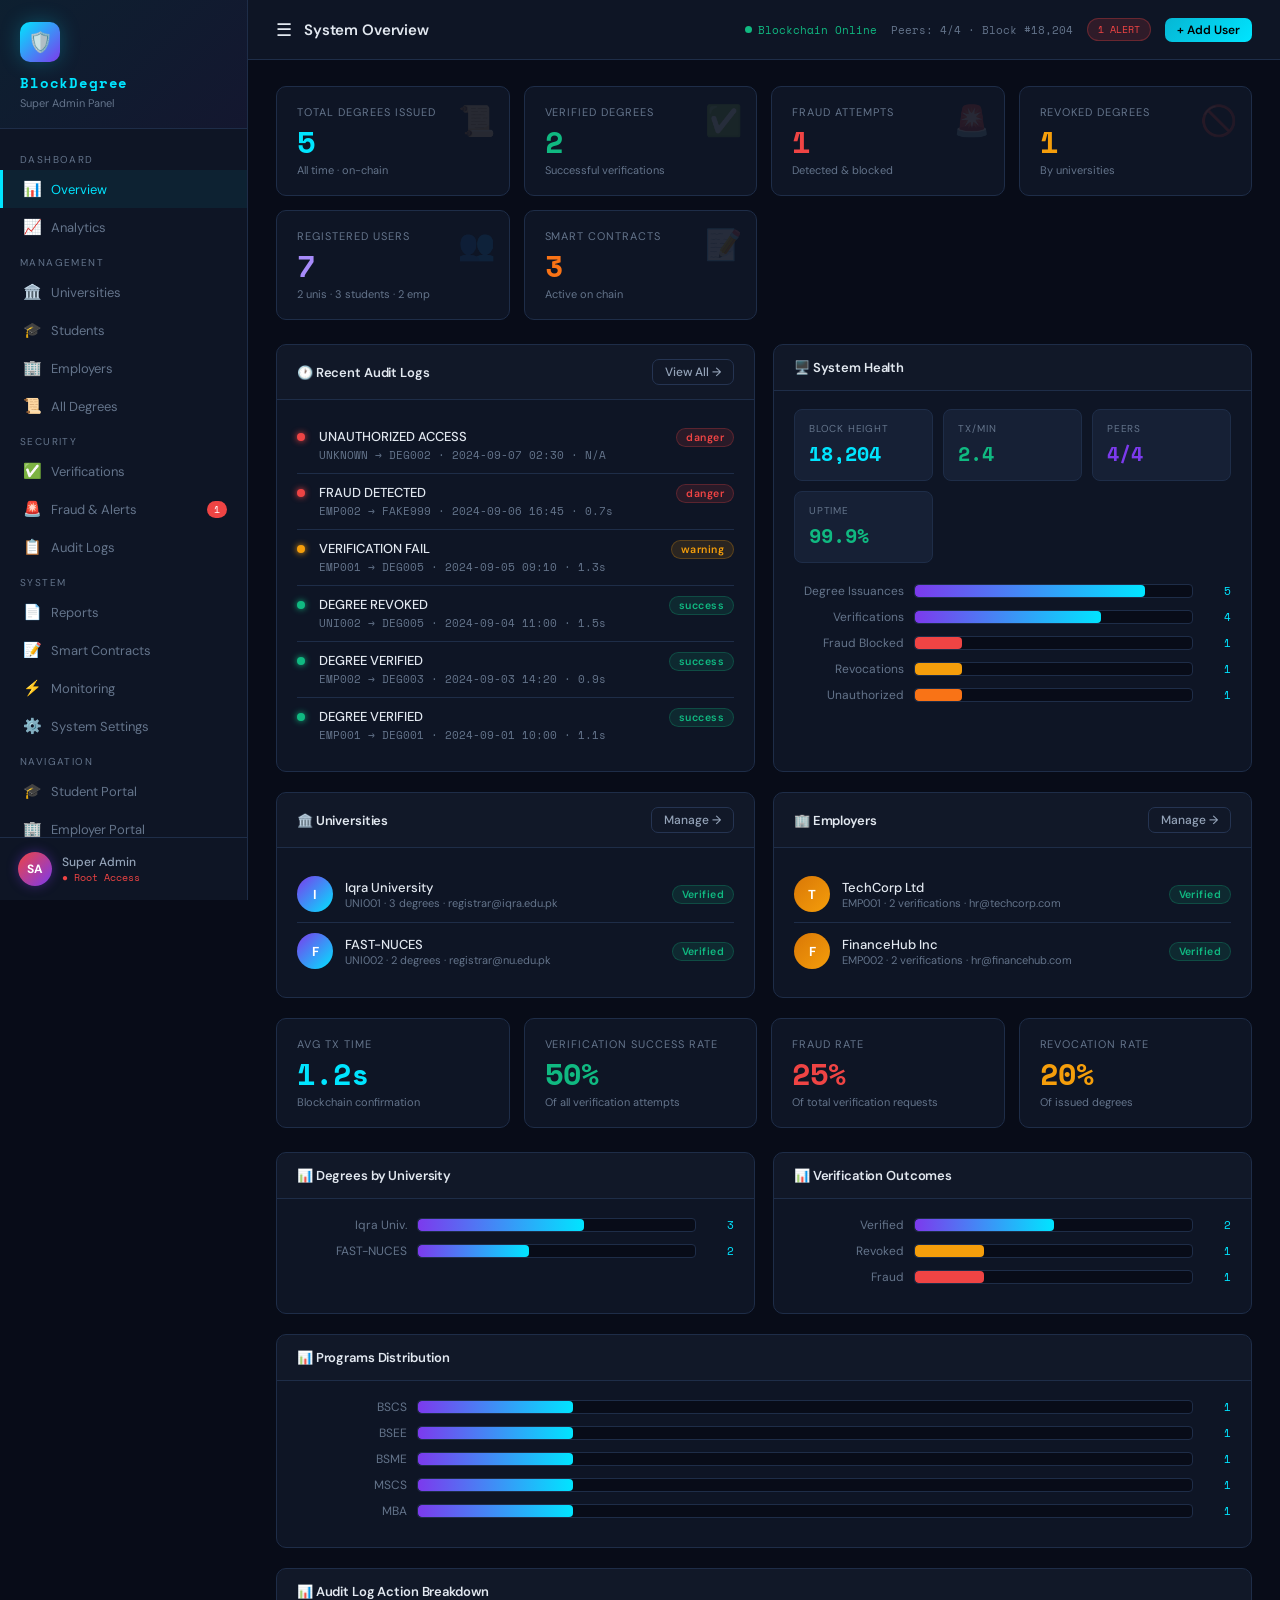
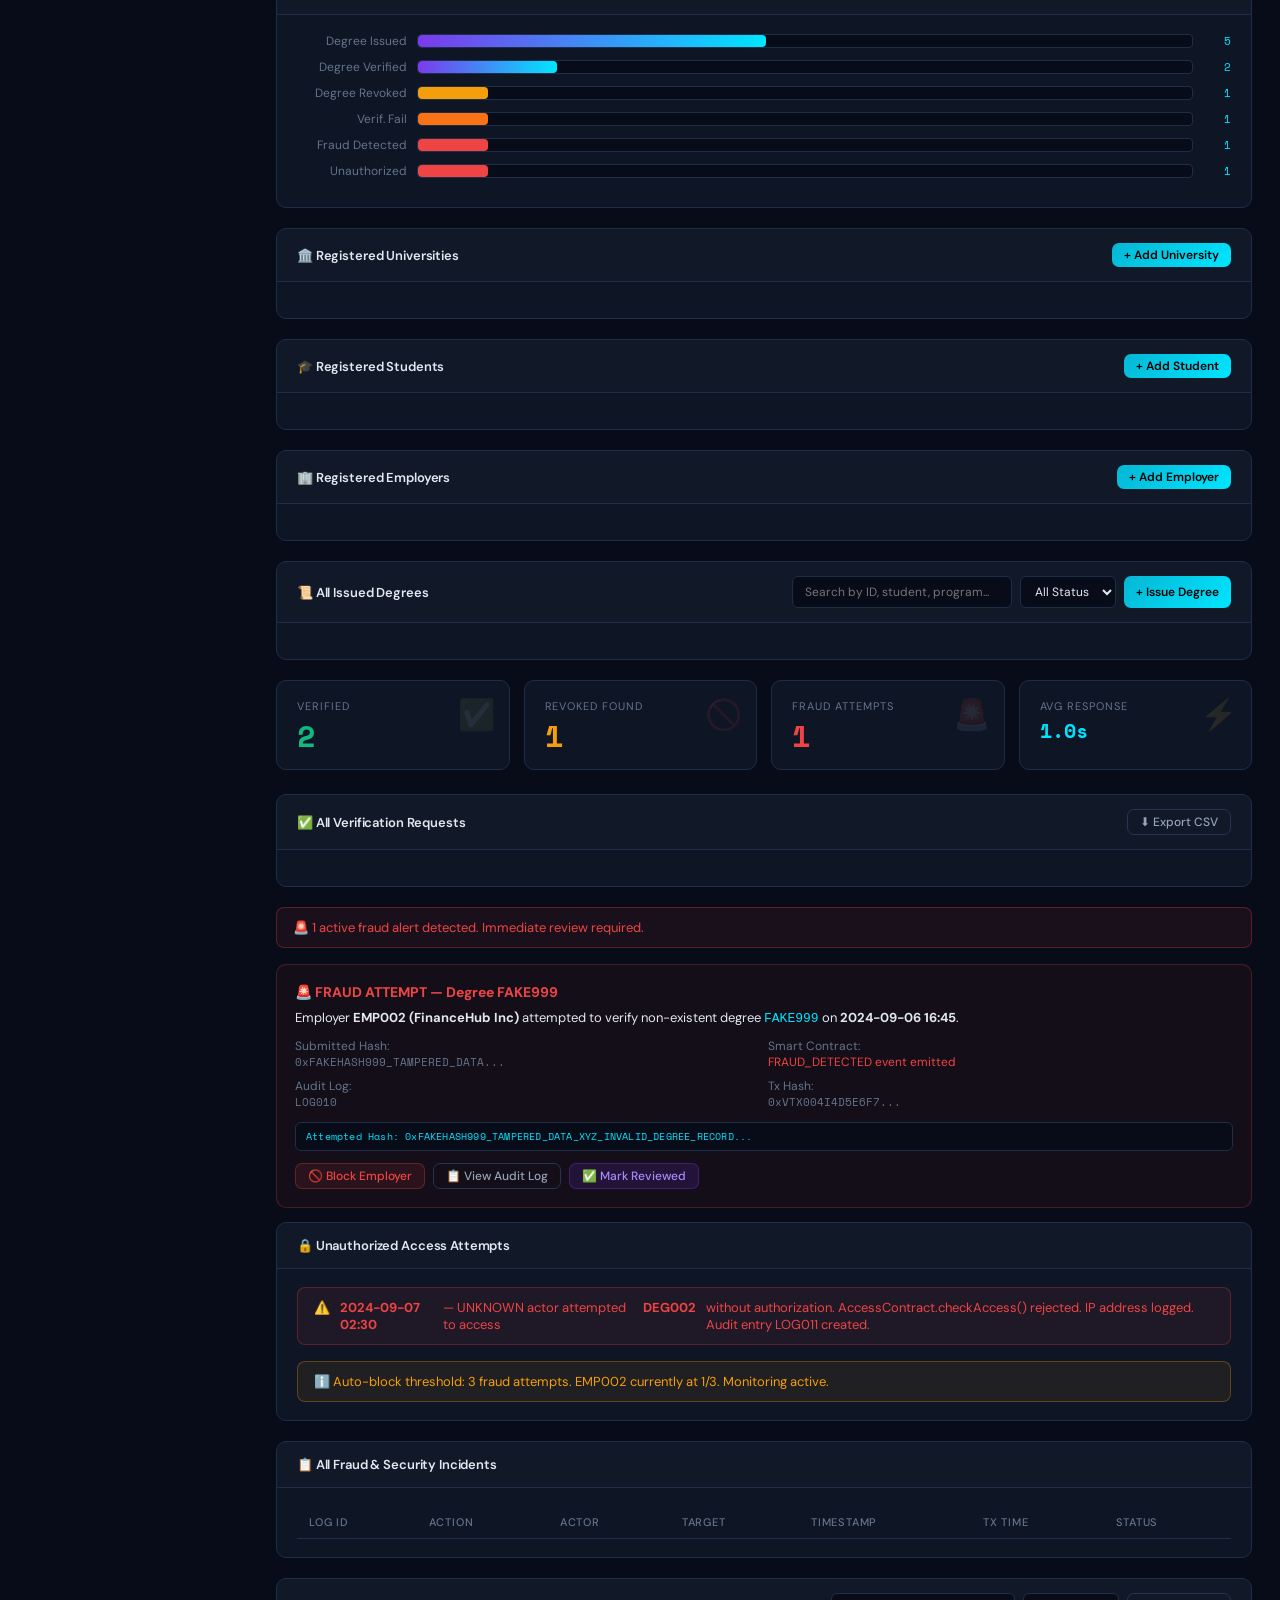
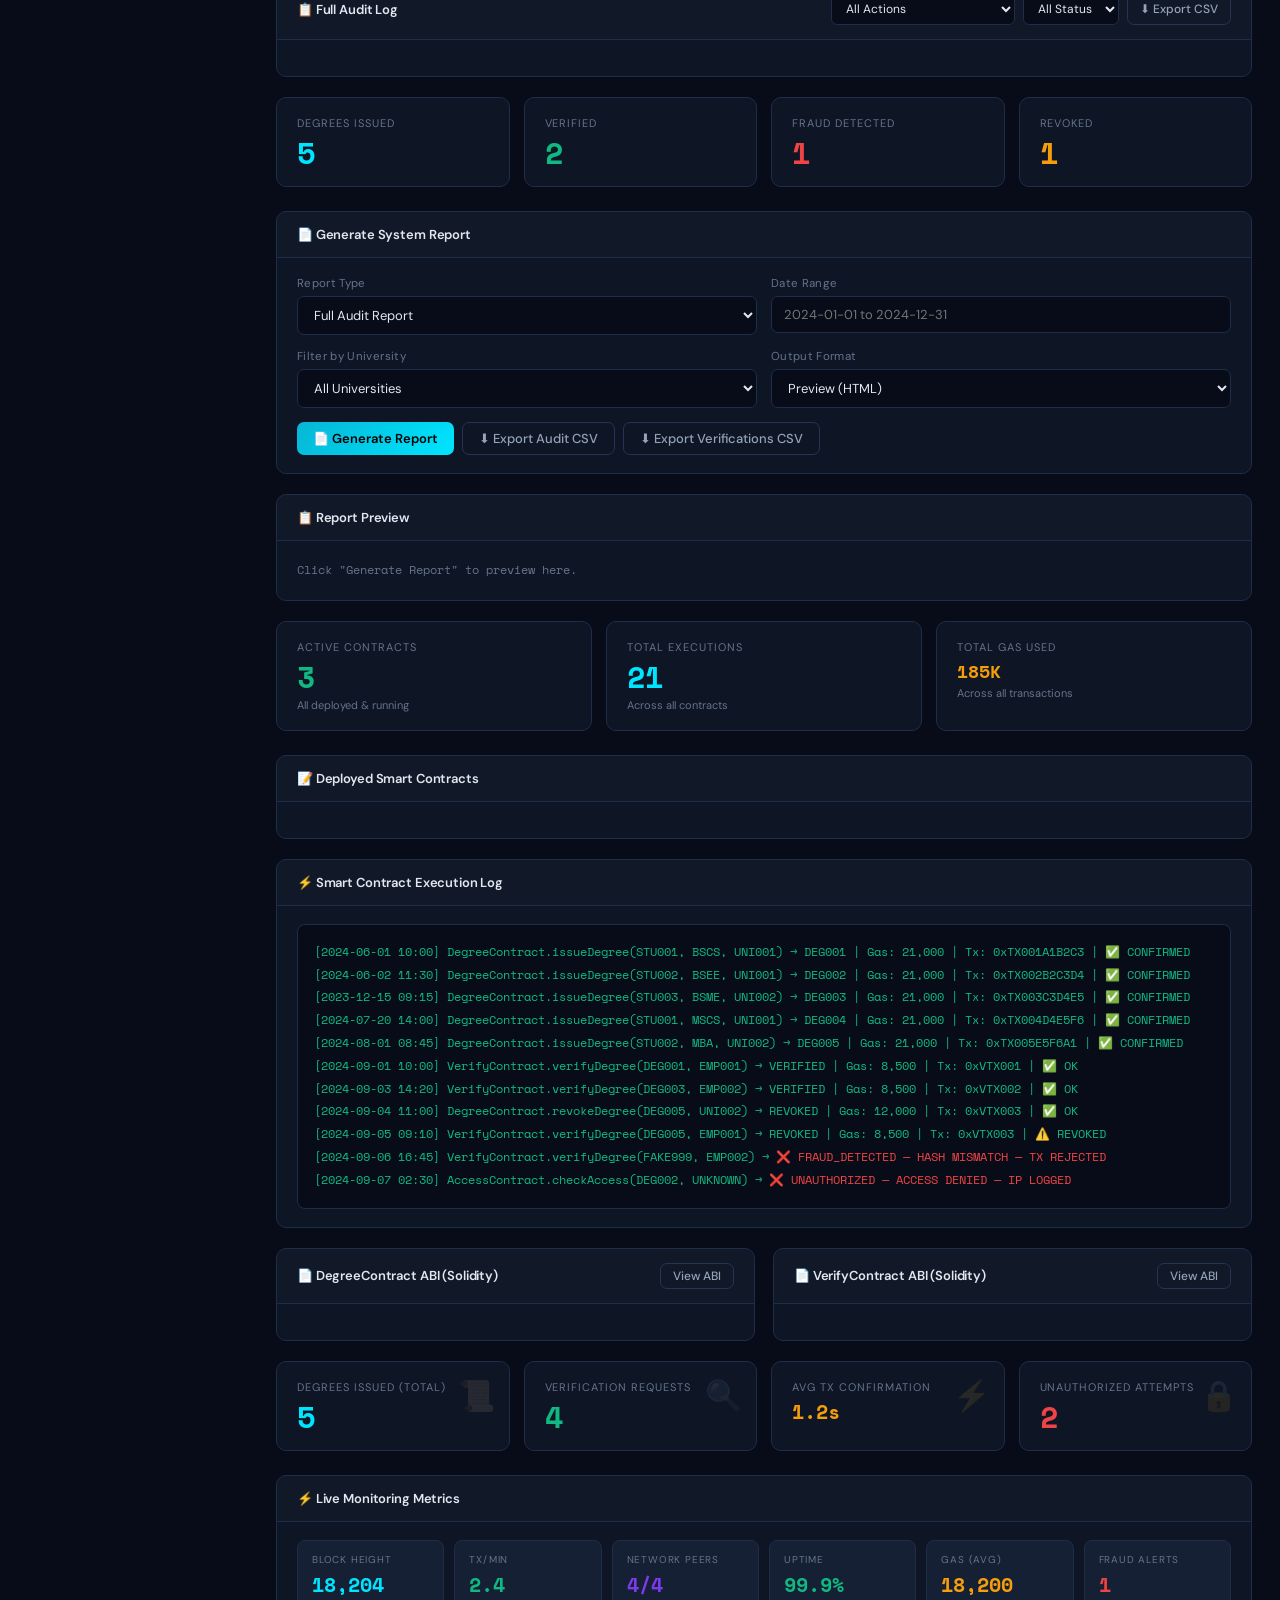
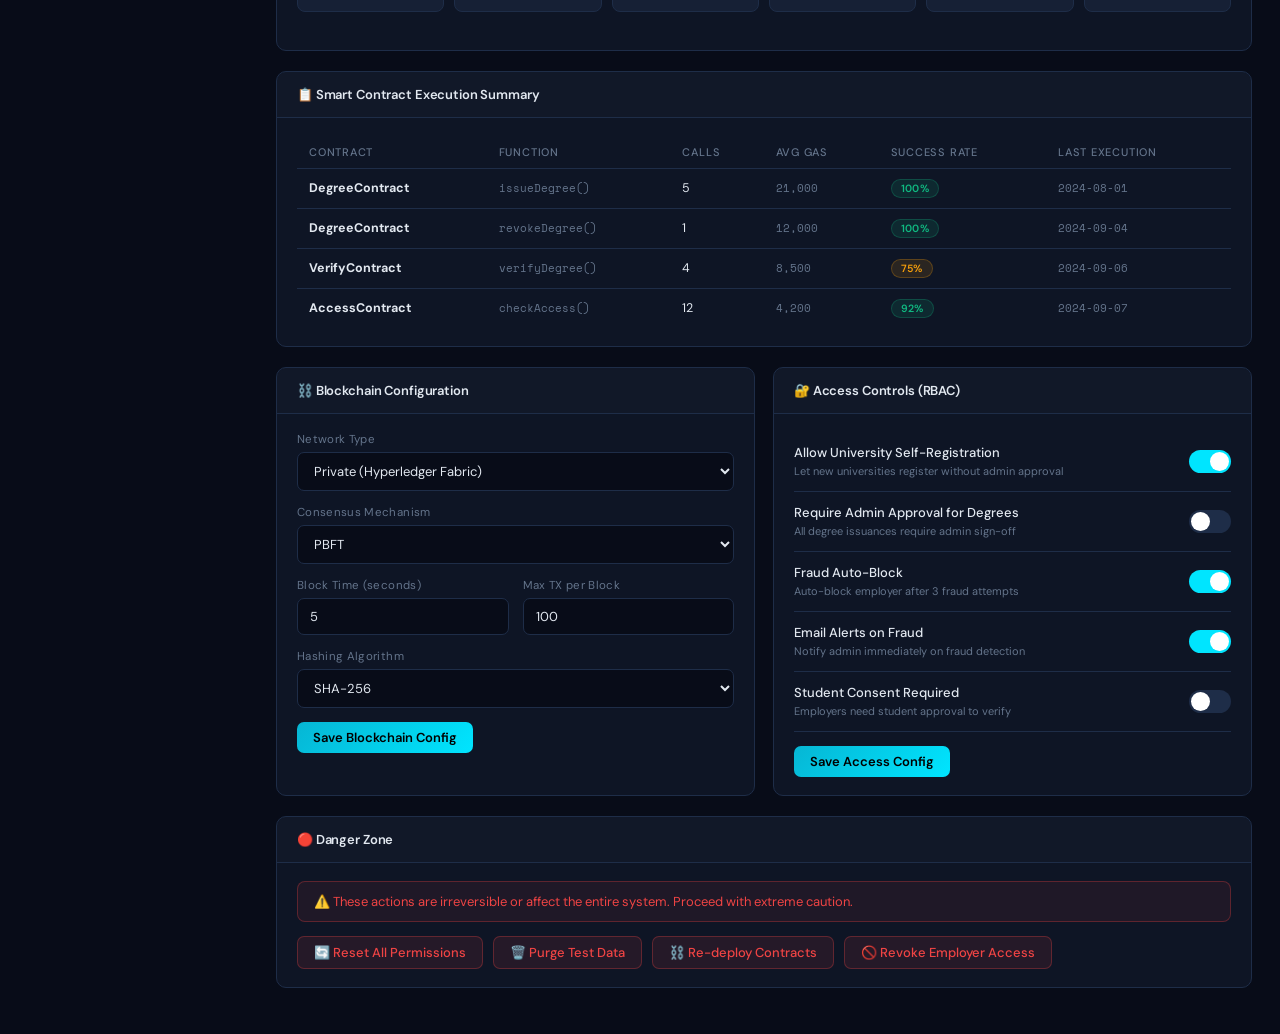
==== admin-dashboard.html @ 7809117b "Initial commit" ====
<!DOCTYPE html>
<html lang="en">
<head>
  <meta charset="UTF-8" />
  <meta name="viewport" content="width=device-width, initial-scale=1.0" />
  <title>Super Admin Dashboard — BlockDegree</title>
  <link rel="stylesheet" href="styles.css" />
  <style>
    .sc-log { font-family:var(--font-mono); font-size:12px; background:var(--bg); padding:16px; border-radius:8px; border:1px solid var(--border); color:var(--green); line-height:1.9; overflow-x:auto; }
    .report-box { font-family:var(--font-mono); font-size:12px; color:var(--text2); line-height:1.9; }
    .danger-zone { display:flex; gap:10px; flex-wrap:wrap; }
    .abi-box { background:var(--bg); border:1px solid var(--border); border-radius:8px; padding:16px; font-family:var(--font-mono); font-size:11px; color:var(--accent3); line-height:1.8; display:none; margin-top:12px; }
    .abi-box.show { display:block; }
  </style>
</head>
<body>
<div class="layout">

  <aside class="sidebar" id="sidebar">
    <div class="sidebar-logo">
      <div class="logo-icon">🛡️</div>
      <h2>BlockDegree</h2>
      <p>Super Admin Panel</p>
    </div>
    <nav class="sidebar-nav">
      <div class="nav-section-label">Dashboard</div>
      <a class="nav-item active" onclick="adminPage('dashboard',this)"><span class="icon">📊</span> Overview</a>
      <a class="nav-item" onclick="adminPage('analytics',this)"><span class="icon">📈</span> Analytics</a>

      <div class="nav-section-label">Management</div>
      <a class="nav-item" onclick="adminPage('universities',this)"><span class="icon">🏛️</span> Universities</a>
      <a class="nav-item" onclick="adminPage('students',this)"><span class="icon">🎓</span> Students</a>
      <a class="nav-item" onclick="adminPage('employers',this)"><span class="icon">🏢</span> Employers</a>
      <a class="nav-item" onclick="adminPage('degrees',this)"><span class="icon">📜</span> All Degrees</a>

      <div class="nav-section-label">Security</div>
      <a class="nav-item" onclick="adminPage('verifications',this)"><span class="icon">✅</span> Verifications</a>
      <a class="nav-item" onclick="adminPage('fraud',this)">
        <span class="icon">🚨</span> Fraud & Alerts
        <span class="nav-badge">1</span>
      </a>
      <a class="nav-item" onclick="adminPage('audit',this)"><span class="icon">📋</span> Audit Logs</a>

      <div class="nav-section-label">System</div>
      <a class="nav-item" onclick="adminPage('reports',this)"><span class="icon">📄</span> Reports</a>
      <a class="nav-item" onclick="adminPage('smart-contracts',this)"><span class="icon">📝</span> Smart Contracts</a>
      <a class="nav-item" onclick="adminPage('monitoring',this)"><span class="icon">⚡</span> Monitoring</a>
      <a class="nav-item" onclick="adminPage('settings',this)"><span class="icon">⚙️</span> System Settings</a>
      <div class="nav-section-label">Navigation</div>
      <a class="nav-item" href="user-dashboard.html"><span class="icon">🎓</span> Student Portal</a>
      <a class="nav-item" href="employer-dashboard.html"><span class="icon">🏢</span> Employer Portal</a>
      <a class="nav-item" href="index.html"><span class="icon">↩️</span> Home</a>
    </nav>
    <div class="sidebar-footer">
      <div class="avatar" style="background:linear-gradient(135deg,var(--red),var(--accent2))">SA</div>
      <div>
        <div class="footer-name">Super Admin</div>
        <div class="footer-role" style="color:var(--red)">● Root Access</div>
      </div>
    </div>
  </aside>

  <div class="main">
    <div class="topbar">
      <div style="display:flex;align-items:center;gap:12px">
        <button onclick="document.getElementById('sidebar').classList.toggle('open')" style="background:none;border:none;color:var(--text);font-size:18px;cursor:pointer">☰</button>
        <h1 id="admin-page-title">System Overview</h1>
      </div>
      <div class="topbar-right">
        <div class="chain-status"><div class="dot"></div> Blockchain Online</div>
        <span style="font-family:var(--font-mono);font-size:11px;color:var(--muted)">Peers: 4/4 · Block #18,204</span>
        <span class="topbar-badge">1 ALERT</span>
        <button class="btn btn-primary btn-sm" onclick="showAdminModal('addUserModal')">+ Add User</button>
      </div>
    </div>

    <div class="content">

      <!-- ══ OVERVIEW ══ -->
      <div class="admin-page active" id="ap-dashboard">
        <div class="stats-grid">
          <div class="stat-card blue"><div class="label">Total Degrees Issued</div><div class="value">5</div><div class="sub">All time · on-chain</div><div class="icon-bg">📜</div></div>
          <div class="stat-card green"><div class="label">Verified Degrees</div><div class="value">2</div><div class="sub">Successful verifications</div><div class="icon-bg">✅</div></div>
          <div class="stat-card red"><div class="label">Fraud Attempts</div><div class="value">1</div><div class="sub">Detected & blocked</div><div class="icon-bg">🚨</div></div>
          <div class="stat-card yellow"><div class="label">Revoked Degrees</div><div class="value">1</div><div class="sub">By universities</div><div class="icon-bg">🚫</div></div>
          <div class="stat-card purple"><div class="label">Registered Users</div><div class="value">7</div><div class="sub">2 unis · 3 students · 2 emp</div><div class="icon-bg">👥</div></div>
          <div class="stat-card orange"><div class="label">Smart Contracts</div><div class="value">3</div><div class="sub">Active on chain</div><div class="icon-bg">📝</div></div>
        </div>

        <div class="two-col">
          <div class="section">
            <div class="section-header"><h3>🕐 Recent Audit Logs</h3><button class="btn btn-outline btn-sm" onclick="adminPage('audit',null)">View All →</button></div>
            <div class="section-body" id="admin-recent-logs"></div>
          </div>
          <div class="section">
            <div class="section-header"><h3>🖥️ System Health</h3></div>
            <div class="section-body">
              <div class="metric-row">
                <div class="mini-stat"><div class="ml">Block Height</div><div class="mv" style="color:var(--accent)">18,204</div></div>
                <div class="mini-stat"><div class="ml">TX/min</div><div class="mv" style="color:var(--green)">2.4</div></div>
                <div class="mini-stat"><div class="ml">Peers</div><div class="mv" style="color:var(--accent2)">4/4</div></div>
                <div class="mini-stat"><div class="ml">Uptime</div><div class="mv" style="color:var(--green)">99.9%</div></div>
              </div>
              <div style="margin-top:6px">
                <div class="bar-h"><div class="label">Degree Issuances</div><div class="bar-track"><div class="bar-fill" style="width:83%"></div></div><div class="val">5</div></div>
                <div class="bar-h"><div class="label">Verifications</div><div class="bar-track"><div class="bar-fill" style="width:67%"></div></div><div class="val">4</div></div>
                <div class="bar-h"><div class="label">Fraud Blocked</div><div class="bar-track"><div class="bar-fill" style="width:17%;background:var(--red)"></div></div><div class="val">1</div></div>
                <div class="bar-h"><div class="label">Revocations</div><div class="bar-track"><div class="bar-fill" style="width:17%;background:var(--yellow)"></div></div><div class="val">1</div></div>
                <div class="bar-h"><div class="label">Unauthorized</div><div class="bar-track"><div class="bar-fill" style="width:17%;background:var(--orange)"></div></div><div class="val">1</div></div>
              </div>
            </div>
          </div>
        </div>

        <div class="two-col">
          <div class="section">
            <div class="section-header"><h3>🏛️ Universities</h3><button class="btn btn-outline btn-sm" onclick="adminPage('universities',null)">Manage →</button></div>
            <div class="section-body" id="admin-uni-summary"></div>
          </div>
          <div class="section">
            <div class="section-header"><h3>🏢 Employers</h3><button class="btn btn-outline btn-sm" onclick="adminPage('employers',null)">Manage →</button></div>
            <div class="section-body" id="admin-emp-summary"></div>
          </div>
        </div>
      </div>

      <!-- ══ ANALYTICS ══ -->
      <div class="admin-page" id="ap-analytics">
        <div class="stats-grid">
          <div class="stat-card blue"><div class="label">Avg TX Time</div><div class="value">1.2s</div><div class="sub">Blockchain confirmation</div></div>
          <div class="stat-card green"><div class="label">Verification Success Rate</div><div class="value">50%</div><div class="sub">Of all verification attempts</div></div>
          <div class="stat-card red"><div class="label">Fraud Rate</div><div class="value">25%</div><div class="sub">Of total verification requests</div></div>
          <div class="stat-card yellow"><div class="label">Revocation Rate</div><div class="value">20%</div><div class="sub">Of issued degrees</div></div>
        </div>
        <div class="two-col">
          <div class="section">
            <div class="section-header"><h3>📊 Degrees by University</h3></div>
            <div class="section-body">
              <div class="bar-h"><div class="label">Iqra Univ.</div><div class="bar-track"><div class="bar-fill" style="width:60%"></div></div><div class="val">3</div></div>
              <div class="bar-h"><div class="label">FAST-NUCES</div><div class="bar-track"><div class="bar-fill" style="width:40%"></div></div><div class="val">2</div></div>
            </div>
          </div>
          <div class="section">
            <div class="section-header"><h3>📊 Verification Outcomes</h3></div>
            <div class="section-body">
              <div class="bar-h"><div class="label">Verified</div><div class="bar-track"><div class="bar-fill" style="width:50%"></div></div><div class="val">2</div></div>
              <div class="bar-h"><div class="label">Revoked</div><div class="bar-track"><div class="bar-fill" style="width:25%;background:var(--yellow)"></div></div><div class="val">1</div></div>
              <div class="bar-h"><div class="label">Fraud</div><div class="bar-track"><div class="bar-fill" style="width:25%;background:var(--red)"></div></div><div class="val">1</div></div>
            </div>
          </div>
        </div>
        <div class="section">
          <div class="section-header"><h3>📊 Programs Distribution</h3></div>
          <div class="section-body">
            <div class="bar-h"><div class="label">BSCS</div><div class="bar-track"><div class="bar-fill" style="width:20%"></div></div><div class="val">1</div></div>
            <div class="bar-h"><div class="label">BSEE</div><div class="bar-track"><div class="bar-fill" style="width:20%"></div></div><div class="val">1</div></div>
            <div class="bar-h"><div class="label">BSME</div><div class="bar-track"><div class="bar-fill" style="width:20%"></div></div><div class="val">1</div></div>
            <div class="bar-h"><div class="label">MSCS</div><div class="bar-track"><div class="bar-fill" style="width:20%"></div></div><div class="val">1</div></div>
            <div class="bar-h"><div class="label">MBA</div><div class="bar-track"><div class="bar-fill" style="width:20%"></div></div><div class="val">1</div></div>
          </div>
        </div>
        <div class="section">
          <div class="section-header"><h3>📊 Audit Log Action Breakdown</h3></div>
          <div class="section-body">
            <div class="bar-h"><div class="label">Degree Issued</div><div class="bar-track"><div class="bar-fill" style="width:45%"></div></div><div class="val">5</div></div>
            <div class="bar-h"><div class="label">Degree Verified</div><div class="bar-track"><div class="bar-fill" style="width:18%"></div></div><div class="val">2</div></div>
            <div class="bar-h"><div class="label">Degree Revoked</div><div class="bar-track"><div class="bar-fill" style="width:9%;background:var(--yellow)"></div></div><div class="val">1</div></div>
            <div class="bar-h"><div class="label">Verif. Fail</div><div class="bar-track"><div class="bar-fill" style="width:9%;background:var(--orange)"></div></div><div class="val">1</div></div>
            <div class="bar-h"><div class="label">Fraud Detected</div><div class="bar-track"><div class="bar-fill" style="width:9%;background:var(--red)"></div></div><div class="val">1</div></div>
            <div class="bar-h"><div class="label">Unauthorized</div><div class="bar-track"><div class="bar-fill" style="width:9%;background:var(--red)"></div></div><div class="val">1</div></div>
          </div>
        </div>
      </div>

      <!-- ══ UNIVERSITIES ══ -->
      <div class="admin-page" id="ap-universities">
        <div class="section">
          <div class="section-header"><h3>🏛️ Registered Universities</h3><button class="btn btn-primary btn-sm" onclick="showAdminModal('addUniModal')">+ Add University</button></div>
          <div class="section-body table-wrap" id="uni-table-container"></div>
        </div>
      </div>

      <!-- ══ STUDENTS ══ -->
      <div class="admin-page" id="ap-students">
        <div class="section">
          <div class="section-header"><h3>🎓 Registered Students</h3><button class="btn btn-primary btn-sm" onclick="showAdminModal('addUserModal')">+ Add Student</button></div>
          <div class="section-body table-wrap" id="students-table-container"></div>
        </div>
      </div>

      <!-- ══ EMPLOYERS ══ -->
      <div class="admin-page" id="ap-employers">
        <div class="section">
          <div class="section-header"><h3>🏢 Registered Employers</h3><button class="btn btn-primary btn-sm" onclick="showAdminModal('addEmpModal')">+ Add Employer</button></div>
          <div class="section-body table-wrap" id="employers-table-container"></div>
        </div>
      </div>

      <!-- ══ DEGREES ══ -->
      <div class="admin-page" id="ap-degrees">
        <div class="section">
          <div class="section-header">
            <h3>📜 All Issued Degrees</h3>
            <div style="display:flex;gap:8px">
              <input id="deg-search" placeholder="Search by ID, student, program..." style="background:var(--bg);border:1px solid var(--border);border-radius:6px;padding:6px 12px;color:var(--text);font-family:var(--font-body);font-size:12px;width:220px" oninput="filterDegrees()" />
              <select id="deg-status-filter" onchange="filterDegrees()" style="background:var(--bg);border:1px solid var(--border);border-radius:6px;padding:6px 10px;color:var(--text);font-family:var(--font-body);font-size:12px">
                <option value="">All Status</option>
                <option value="valid">Valid</option>
                <option value="revoked">Revoked</option>
              </select>
              <button class="btn btn-primary btn-sm" onclick="showAdminModal('issueDegreeModal')">+ Issue Degree</button>
            </div>
          </div>
          <div class="section-body table-wrap" id="degrees-table-container"></div>
        </div>
      </div>

      <!-- ══ VERIFICATIONS ══ -->
      <div class="admin-page" id="ap-verifications">
        <div class="stats-grid">
          <div class="stat-card green"><div class="label">Verified</div><div class="value">2</div><div class="icon-bg">✅</div></div>
          <div class="stat-card yellow"><div class="label">Revoked Found</div><div class="value">1</div><div class="icon-bg">🚫</div></div>
          <div class="stat-card red"><div class="label">Fraud Attempts</div><div class="value">1</div><div class="icon-bg">🚨</div></div>
          <div class="stat-card blue"><div class="label">Avg Response</div><div class="value" style="font-size:20px">1.0s</div><div class="icon-bg">⚡</div></div>
        </div>
        <div class="section">
          <div class="section-header"><h3>✅ All Verification Requests</h3><button class="btn btn-outline btn-sm" onclick="exportVerif()">⬇ Export CSV</button></div>
          <div class="section-body table-wrap" id="verif-table-container"></div>
        </div>
      </div>

      <!-- ══ FRAUD ══ -->
      <div class="admin-page" id="ap-fraud">
        <div class="alert alert-danger">🚨 1 active fraud alert detected. Immediate review required.</div>
        <div class="fraud-card">
          <h4>🚨 FRAUD ATTEMPT — Degree FAKE999</h4>
          <div style="font-size:13px;margin-bottom:12px">Employer <strong>EMP002 (FinanceHub Inc)</strong> attempted to verify non-existent degree <code style="color:var(--accent)">FAKE999</code> on <strong>2024-09-06 16:45</strong>.</div>
          <div style="display:grid;grid-template-columns:1fr 1fr;gap:8px;font-size:12px;margin-bottom:12px">
            <div><span style="color:var(--muted)">Submitted Hash:</span><br><span class="mono" style="font-size:11px">0xFAKEHASH999_TAMPERED_DATA...</span></div>
            <div><span style="color:var(--muted)">Smart Contract:</span><br><span style="color:var(--red)">FRAUD_DETECTED event emitted</span></div>
            <div><span style="color:var(--muted)">Audit Log:</span><br><span class="mono">LOG010</span></div>
            <div><span style="color:var(--muted)">Tx Hash:</span><br><span class="mono">0xVTX004I4D5E6F7...</span></div>
          </div>
          <div class="hash" style="margin-bottom:12px;font-size:10px">Attempted Hash: 0xFAKEHASH999_TAMPERED_DATA_XYZ_INVALID_DEGREE_RECORD...</div>
          <div style="display:flex;gap:8px;flex-wrap:wrap">
            <button class="btn btn-danger btn-sm" onclick="blockEmployer()">🚫 Block Employer</button>
            <button class="btn btn-outline btn-sm" onclick="adminPage('audit',null)">📋 View Audit Log</button>
            <button class="btn btn-purple btn-sm" onclick="this.closest('.fraud-card').style.opacity='.4';this.textContent='✅ Reviewed'">✅ Mark Reviewed</button>
          </div>
        </div>
        <div class="section">
          <div class="section-header"><h3>🔒 Unauthorized Access Attempts</h3></div>
          <div class="section-body">
            <div class="alert alert-danger">⚠️ <strong>2024-09-07 02:30</strong> — UNKNOWN actor attempted to access <strong>DEG002</strong> without authorization. AccessContract.checkAccess() rejected. IP address logged. Audit entry LOG011 created.</div>
            <div class="alert alert-warning" style="margin-bottom:0">ℹ️ Auto-block threshold: 3 fraud attempts. EMP002 currently at 1/3. Monitoring active.</div>
          </div>
        </div>
        <div class="section">
          <div class="section-header"><h3>📋 All Fraud & Security Incidents</h3></div>
          <div class="section-body table-wrap">
            <table>
              <thead><tr><th>Log ID</th><th>Action</th><th>Actor</th><th>Target</th><th>Timestamp</th><th>TX Time</th><th>Status</th></tr></thead>
              <tbody id="fraud-table-body"></tbody>
            </table>
          </div>
        </div>
      </div>

      <!-- ══ AUDIT LOGS ══ -->
      <div class="admin-page" id="ap-audit">
        <div class="section">
          <div class="section-header">
            <h3>📋 Full Audit Log</h3>
            <div style="display:flex;gap:8px;flex-wrap:wrap">
              <select id="log-filter" onchange="filterLogs()" style="background:var(--bg);border:1px solid var(--border);border-radius:6px;padding:6px 10px;color:var(--text);font-family:var(--font-body);font-size:12px">
                <option value="">All Actions</option>
                <option>DEGREE_ISSUED</option>
                <option>DEGREE_VERIFIED</option>
                <option>DEGREE_REVOKED</option>
                <option>VERIFICATION_FAIL</option>
                <option>FRAUD_DETECTED</option>
                <option>UNAUTHORIZED_ACCESS</option>
              </select>
              <select id="log-status-filter" onchange="filterLogs()" style="background:var(--bg);border:1px solid var(--border);border-radius:6px;padding:6px 10px;color:var(--text);font-family:var(--font-body);font-size:12px">
                <option value="">All Status</option>
                <option value="success">Success</option>
                <option value="warning">Warning</option>
                <option value="danger">Danger</option>
              </select>
              <button class="btn btn-outline btn-sm" onclick="exportLogs()">⬇ Export CSV</button>
            </div>
          </div>
          <div class="section-body">
            <div id="audit-log-list"></div>
          </div>
        </div>
      </div>

      <!-- ══ REPORTS ══ -->
      <div class="admin-page" id="ap-reports">
        <div class="stats-grid">
          <div class="stat-card blue"><div class="label">Degrees Issued</div><div class="value">5</div></div>
          <div class="stat-card green"><div class="label">Verified</div><div class="value">2</div></div>
          <div class="stat-card red"><div class="label">Fraud Detected</div><div class="value">1</div></div>
          <div class="stat-card yellow"><div class="label">Revoked</div><div class="value">1</div></div>
        </div>
        <div class="section">
          <div class="section-header"><h3>📄 Generate System Report</h3></div>
          <div class="section-body">
            <div class="form-row">
              <div class="form-group"><label>Report Type</label>
                <select id="report-type"><option>Full Audit Report</option><option>Degree Issuance Report</option><option>Fraud Incident Report</option><option>Verification Summary Report</option><option>Smart Contract Execution Report</option></select>
              </div>
              <div class="form-group"><label>Date Range</label>
                <input type="text" placeholder="2024-01-01 to 2024-12-31"/>
              </div>
            </div>
            <div class="form-row">
              <div class="form-group"><label>Filter by University</label>
                <select><option>All Universities</option><option>Iqra University (UNI001)</option><option>FAST-NUCES (UNI002)</option></select>
              </div>
              <div class="form-group"><label>Output Format</label>
                <select><option>Preview (HTML)</option><option>CSV Export</option><option>PDF (Print)</option></select>
              </div>
            </div>
            <div style="display:flex;gap:8px;flex-wrap:wrap">
              <button class="btn btn-primary" onclick="generateReport()">📄 Generate Report</button>
              <button class="btn btn-outline" onclick="exportLogs()">⬇ Export Audit CSV</button>
              <button class="btn btn-outline" onclick="exportVerif()">⬇ Export Verifications CSV</button>
            </div>
          </div>
        </div>
        <div class="section">
          <div class="section-header"><h3>📋 Report Preview</h3></div>
          <div class="section-body">
            <div class="report-box" id="report-preview" style="color:var(--muted);font-size:12px">Click "Generate Report" to preview here.</div>
          </div>
        </div>
      </div>

      <!-- ══ SMART CONTRACTS ══ -->
      <div class="admin-page" id="ap-smart-contracts">
        <div class="stats-grid">
          <div class="stat-card green"><div class="label">Active Contracts</div><div class="value">3</div><div class="sub">All deployed & running</div></div>
          <div class="stat-card blue"><div class="label">Total Executions</div><div class="value">21</div><div class="sub">Across all contracts</div></div>
          <div class="stat-card yellow"><div class="label">Total Gas Used</div><div class="value" style="font-size:18px">185K</div><div class="sub">Across all transactions</div></div>
        </div>
        <div class="section">
          <div class="section-header"><h3>📝 Deployed Smart Contracts</h3></div>
          <div class="section-body table-wrap" id="sc-table"></div>
        </div>
        <div class="section">
          <div class="section-header"><h3>⚡ Smart Contract Execution Log</h3></div>
          <div class="section-body">
            <div class="sc-log">
[2024-06-01 10:00] DegreeContract.issueDegree(STU001, BSCS, UNI001) → DEG001 | Gas: 21,000 | Tx: 0xTX001A1B2C3 | ✅ CONFIRMED<br>
[2024-06-02 11:30] DegreeContract.issueDegree(STU002, BSEE, UNI001) → DEG002 | Gas: 21,000 | Tx: 0xTX002B2C3D4 | ✅ CONFIRMED<br>
[2023-12-15 09:15] DegreeContract.issueDegree(STU003, BSME, UNI002) → DEG003 | Gas: 21,000 | Tx: 0xTX003C3D4E5 | ✅ CONFIRMED<br>
[2024-07-20 14:00] DegreeContract.issueDegree(STU001, MSCS, UNI001) → DEG004 | Gas: 21,000 | Tx: 0xTX004D4E5F6 | ✅ CONFIRMED<br>
[2024-08-01 08:45] DegreeContract.issueDegree(STU002, MBA,  UNI002) → DEG005 | Gas: 21,000 | Tx: 0xTX005E5F6A1 | ✅ CONFIRMED<br>
[2024-09-01 10:00] VerifyContract.verifyDegree(DEG001, EMP001) → VERIFIED | Gas: 8,500 | Tx: 0xVTX001 | ✅ OK<br>
[2024-09-03 14:20] VerifyContract.verifyDegree(DEG003, EMP002) → VERIFIED | Gas: 8,500 | Tx: 0xVTX002 | ✅ OK<br>
[2024-09-04 11:00] DegreeContract.revokeDegree(DEG005, UNI002) → REVOKED  | Gas: 12,000 | Tx: 0xVTX003 | ✅ OK<br>
[2024-09-05 09:10] VerifyContract.verifyDegree(DEG005, EMP001) → REVOKED  | Gas: 8,500 | Tx: 0xVTX003 | ⚠️ REVOKED<br>
[2024-09-06 16:45] VerifyContract.verifyDegree(FAKE999, EMP002) → <span style="color:var(--red)">❌ FRAUD_DETECTED — HASH MISMATCH — TX REJECTED</span><br>
[2024-09-07 02:30] AccessContract.checkAccess(DEG002, UNKNOWN) → <span style="color:var(--red)">❌ UNAUTHORIZED — ACCESS DENIED — IP LOGGED</span>
            </div>
          </div>
        </div>
        <div class="two-col">
          <div class="section">
            <div class="section-header"><h3>📄 DegreeContract ABI (Solidity)</h3><button class="btn btn-outline btn-sm" onclick="toggleAbi('abi1')">View ABI</button></div>
            <div class="section-body">
              <div class="abi-box" id="abi1">
// SPDX-License-Identifier: MIT<br>
pragma solidity ^0.8.0;<br><br>
contract DegreeContract {<br>
&nbsp;&nbsp;struct Degree {<br>
&nbsp;&nbsp;&nbsp;&nbsp;string degreeId;<br>
&nbsp;&nbsp;&nbsp;&nbsp;string studentId;<br>
&nbsp;&nbsp;&nbsp;&nbsp;string studentName;<br>
&nbsp;&nbsp;&nbsp;&nbsp;string program;<br>
&nbsp;&nbsp;&nbsp;&nbsp;string university;<br>
&nbsp;&nbsp;&nbsp;&nbsp;uint256 year;<br>
&nbsp;&nbsp;&nbsp;&nbsp;bytes32 degreeHash;<br>
&nbsp;&nbsp;&nbsp;&nbsp;bool isRevoked;<br>
&nbsp;&nbsp;}<br>
&nbsp;&nbsp;mapping(string => Degree) public degrees;<br><br>
&nbsp;&nbsp;event DegreeIssued(string degreeId, bytes32 hash);<br>
&nbsp;&nbsp;event DegreeRevoked(string degreeId);<br><br>
&nbsp;&nbsp;function issueDegree(...) public onlyUniversity { ... }<br>
&nbsp;&nbsp;function revokeDegree(string memory id) public onlyUniversity { ... }<br>
&nbsp;&nbsp;function getDegree(string memory id) public view returns (Degree memory) { ... }<br>
}
              </div>
            </div>
          </div>
          <div class="section">
            <div class="section-header"><h3>📄 VerifyContract ABI (Solidity)</h3><button class="btn btn-outline btn-sm" onclick="toggleAbi('abi2')">View ABI</button></div>
            <div class="section-body">
              <div class="abi-box" id="abi2">
// SPDX-License-Identifier: MIT<br>
pragma solidity ^0.8.0;<br><br>
contract VerifyContract {<br>
&nbsp;&nbsp;event DegreeVerified(string degreeId, address employer, bool valid);<br>
&nbsp;&nbsp;event FraudDetected(string degreeId, address employer);<br><br>
&nbsp;&nbsp;function verifyDegree(<br>
&nbsp;&nbsp;&nbsp;&nbsp;string memory degreeId,<br>
&nbsp;&nbsp;&nbsp;&nbsp;bytes32 submittedHash<br>
&nbsp;&nbsp;) public returns (bool) {<br>
&nbsp;&nbsp;&nbsp;&nbsp;Degree memory d = DegreeContract.getDegree(degreeId);<br>
&nbsp;&nbsp;&nbsp;&nbsp;if (d.degreeHash != submittedHash) {<br>
&nbsp;&nbsp;&nbsp;&nbsp;&nbsp;&nbsp;emit FraudDetected(degreeId, msg.sender);<br>
&nbsp;&nbsp;&nbsp;&nbsp;&nbsp;&nbsp;return false;<br>
&nbsp;&nbsp;&nbsp;&nbsp;}<br>
&nbsp;&nbsp;&nbsp;&nbsp;emit DegreeVerified(degreeId, msg.sender, true);<br>
&nbsp;&nbsp;&nbsp;&nbsp;return true;<br>
&nbsp;&nbsp;}<br>
}
              </div>
            </div>
          </div>
        </div>
      </div>

      <!-- ══ MONITORING ══ -->
      <div class="admin-page" id="ap-monitoring">
        <div class="stats-grid">
          <div class="stat-card blue"><div class="label">Degrees Issued (Total)</div><div class="value">5</div><div class="icon-bg">📜</div></div>
          <div class="stat-card green"><div class="label">Verification Requests</div><div class="value">4</div><div class="icon-bg">🔍</div></div>
          <div class="stat-card yellow"><div class="label">Avg TX Confirmation</div><div class="value" style="font-size:20px">1.2s</div><div class="icon-bg">⚡</div></div>
          <div class="stat-card red"><div class="label">Unauthorized Attempts</div><div class="value">2</div><div class="icon-bg">🔒</div></div>
        </div>
        <div class="section">
          <div class="section-header"><h3>⚡ Live Monitoring Metrics</h3></div>
          <div class="section-body">
            <div class="metric-row">
              <div class="mini-stat"><div class="ml">Block Height</div><div class="mv" style="color:var(--accent)">18,204</div></div>
              <div class="mini-stat"><div class="ml">TX/min</div><div class="mv" style="color:var(--green)">2.4</div></div>
              <div class="mini-stat"><div class="ml">Network Peers</div><div class="mv" style="color:var(--accent2)">4/4</div></div>
              <div class="mini-stat"><div class="ml">Uptime</div><div class="mv" style="color:var(--green)">99.9%</div></div>
              <div class="mini-stat"><div class="ml">Gas (avg)</div><div class="mv" style="color:var(--yellow)">18,200</div></div>
              <div class="mini-stat"><div class="ml">Fraud Alerts</div><div class="mv" style="color:var(--red)">1</div></div>
            </div>
          </div>
        </div>
        <div class="section">
          <div class="section-header"><h3>📋 Smart Contract Execution Summary</h3></div>
          <div class="section-body table-wrap">
            <table>
              <thead><tr><th>Contract</th><th>Function</th><th>Calls</th><th>Avg Gas</th><th>Success Rate</th><th>Last Execution</th></tr></thead>
              <tbody>
                <tr><td><strong>DegreeContract</strong></td><td class="mono">issueDegree()</td><td>5</td><td class="mono">21,000</td><td><span class="badge badge-green">100%</span></td><td class="mono">2024-08-01</td></tr>
                <tr><td><strong>DegreeContract</strong></td><td class="mono">revokeDegree()</td><td>1</td><td class="mono">12,000</td><td><span class="badge badge-green">100%</span></td><td class="mono">2024-09-04</td></tr>
                <tr><td><strong>VerifyContract</strong></td><td class="mono">verifyDegree()</td><td>4</td><td class="mono">8,500</td><td><span class="badge badge-yellow">75%</span></td><td class="mono">2024-09-06</td></tr>
                <tr><td><strong>AccessContract</strong></td><td class="mono">checkAccess()</td><td>12</td><td class="mono">4,200</td><td><span class="badge badge-green">92%</span></td><td class="mono">2024-09-07</td></tr>
              </tbody>
            </table>
          </div>
        </div>
      </div>

      <!-- ══ SETTINGS ══ -->
      <div class="admin-page" id="ap-settings">
        <div class="two-col">
          <div class="section">
            <div class="section-header"><h3>⛓️ Blockchain Configuration</h3></div>
            <div class="section-body">
              <div class="form-group"><label>Network Type</label>
                <select><option>Private (Hyperledger Fabric)</option><option>Private (Ethereum)</option><option>Permissioned PoA</option></select>
              </div>
              <div class="form-group"><label>Consensus Mechanism</label>
                <select><option>PBFT</option><option>Raft</option><option>PoA</option><option>Clique PoA</option></select>
              </div>
              <div class="form-row">
                <div class="form-group"><label>Block Time (seconds)</label><input type="number" value="5"/></div>
                <div class="form-group"><label>Max TX per Block</label><input type="number" value="100"/></div>
              </div>
              <div class="form-group"><label>Hashing Algorithm</label>
                <select><option>SHA-256</option><option>Keccak-256</option><option>SHA-3</option></select>
              </div>
              <button class="btn btn-primary">Save Blockchain Config</button>
            </div>
          </div>
          <div class="section">
            <div class="section-header"><h3>🔐 Access Controls (RBAC)</h3></div>
            <div class="section-body">
              <div class="control-row"><div class="ctrl-info"><strong>Allow University Self-Registration</strong><span>Let new universities register without admin approval</span></div><div class="toggle on" onclick="this.classList.toggle('on')"></div></div>
              <div class="control-row"><div class="ctrl-info"><strong>Require Admin Approval for Degrees</strong><span>All degree issuances require admin sign-off</span></div><div class="toggle" onclick="this.classList.toggle('on')"></div></div>
              <div class="control-row"><div class="ctrl-info"><strong>Fraud Auto-Block</strong><span>Auto-block employer after 3 fraud attempts</span></div><div class="toggle on" onclick="this.classList.toggle('on')"></div></div>
              <div class="control-row"><div class="ctrl-info"><strong>Email Alerts on Fraud</strong><span>Notify admin immediately on fraud detection</span></div><div class="toggle on" onclick="this.classList.toggle('on')"></div></div>
              <div class="control-row"><div class="ctrl-info"><strong>Student Consent Required</strong><span>Employers need student approval to verify</span></div><div class="toggle" onclick="this.classList.toggle('on')"></div></div>
              <button class="btn btn-primary" style="margin-top:14px">Save Access Config</button>
            </div>
          </div>
        </div>
        <div class="section">
          <div class="section-header"><h3>🔴 Danger Zone</h3></div>
          <div class="section-body">
            <div class="alert alert-danger" style="margin-bottom:14px">⚠️ These actions are irreversible or affect the entire system. Proceed with extreme caution.</div>
            <div class="danger-zone">
              <button class="btn btn-danger" onclick="confirmAction('Reset all user permissions?')">🔄 Reset All Permissions</button>
              <button class="btn btn-danger" onclick="confirmAction('Purge all test data from blockchain?')">🗑️ Purge Test Data</button>
              <button class="btn btn-danger" onclick="confirmAction('Re-deploy all smart contracts?')">⛓️ Re-deploy Contracts</button>
              <button class="btn btn-danger" onclick="confirmAction('Revoke all employer verifier roles?')">🚫 Revoke Employer Access</button>
            </div>
          </div>
        </div>
      </div>

    </div>
  </div>
</div>

<!-- Add User Modal -->
<div class="modal-overlay" id="addUserModal">
  <div class="modal">
    <h2>➕ Add New User</h2>
    <div class="form-group"><label>Role</label><select><option>Student</option><option>University</option><option>Employer</option></select></div>
    <div class="form-row">
      <div class="form-group"><label>Full Name / Organization</label><input type="text" placeholder="Name"/></div>
      <div class="form-group"><label>ID / Registration No.</label><input type="text" placeholder="e.g. 68597"/></div>
    </div>
    <div class="form-group"><label>Email</label><input type="email" placeholder="email@example.com"/></div>
    <div class="form-group"><label>Wallet Address (auto-generated)</label><input type="text" placeholder="0x..." style="font-family:var(--font-mono);font-size:12px"/></div>
    <div class="form-group"><label>University (if Student)</label><select><option>— Select —</option><option>Iqra University (UNI001)</option><option>FAST-NUCES (UNI002)</option></select></div>
    <div class="modal-footer">
      <button class="btn btn-outline" onclick="closeAdminModal('addUserModal')">Cancel</button>
      <button class="btn btn-primary" onclick="closeAdminModal('addUserModal');alert('✅ User added!\nIdentity certificate issued on blockchain.\nWallet address generated.')">Add to Blockchain</button>
    </div>
  </div>
</div>

<!-- Add University Modal -->
<div class="modal-overlay" id="addUniModal">
  <div class="modal">
    <h2>🏛️ Register University</h2>
    <div class="form-row">
      <div class="form-group"><label>University Name</label><input type="text"/></div>
      <div class="form-group"><label>University ID</label><input type="text" placeholder="UNI003"/></div>
    </div>
    <div class="form-group"><label>Contact Email</label><input type="email"/></div>
    <div class="form-group"><label>Accreditation Number</label><input type="text"/></div>
    <div class="form-group"><label>Blockchain Wallet Address</label><input type="text" placeholder="0x..."/></div>
    <div class="modal-footer">
      <button class="btn btn-outline" onclick="closeAdminModal('addUniModal')">Cancel</button>
      <button class="btn btn-primary" onclick="closeAdminModal('addUniModal');alert('✅ University registered!\nCertificate authority assigned on blockchain.')">Register</button>
    </div>
  </div>
</div>

<!-- Add Employer Modal -->
<div class="modal-overlay" id="addEmpModal">
  <div class="modal">
    <h2>🏢 Add Employer</h2>
    <div class="form-row">
      <div class="form-group"><label>Company Name</label><input type="text"/></div>
      <div class="form-group"><label>Employer ID</label><input type="text" placeholder="EMP003"/></div>
    </div>
    <div class="form-group"><label>HR Contact Email</label><input type="email"/></div>
    <div class="form-group"><label>Industry</label><select><option>Technology</option><option>Finance</option><option>Healthcare</option><option>Education</option><option>Other</option></select></div>
    <div class="modal-footer">
      <button class="btn btn-outline" onclick="closeAdminModal('addEmpModal')">Cancel</button>
      <button class="btn btn-primary" onclick="closeAdminModal('addEmpModal');alert('✅ Employer registered & verification access granted.')">Add Employer</button>
    </div>
  </div>
</div>

<!-- Issue Degree Modal -->
<div class="modal-overlay" id="issueDegreeModal">
  <div class="modal">
    <h2>📜 Issue New Degree</h2>
    <div class="form-row">
      <div class="form-group"><label>Student</label>
        <select>
          <option>STU001 — Muhammad Hassan Shahzad (68597)</option>
          <option>STU002 — Sara Khan</option>
          <option>STU003 — Omar Farooq</option>
        </select>
      </div>
      <div class="form-group"><label>Issuing University</label>
        <select><option>UNI001 — Iqra University</option><option>UNI002 — FAST-NUCES</option></select>
      </div>
    </div>
    <div class="form-row-3">
      <div class="form-group"><label>Program</label>
        <select><option>BSCS</option><option>BSEE</option><option>MSCS</option><option>MBA</option><option>BSME</option></select>
      </div>
      <div class="form-group"><label>Graduation Year</label><input type="text" placeholder="2024"/></div>
      <div class="form-group"><label>CGPA</label><input type="text" placeholder="3.85"/></div>
    </div>
    <div class="alert alert-info" style="margin-top:8px">🔗 A unique SHA-256 hash will be generated and stored immutably on the blockchain.</div>
    <div class="modal-footer">
      <button class="btn btn-outline" onclick="closeAdminModal('issueDegreeModal')">Cancel</button>
      <button class="btn btn-primary" onclick="closeAdminModal('issueDegreeModal');alert('✅ Degree issued on blockchain!\nHash generated & stored immutably.\nAudit log entry created.')">Issue on Blockchain</button>
    </div>
  </div>
</div>

<script src="data.js"></script>
<script>
  let allDegrees = [...BLOCKCHAIN_DATA.degrees];

  function adminPage(id, el) {
    document.querySelectorAll('.admin-page').forEach(p => p.classList.remove('active'));
    document.querySelectorAll('.nav-item').forEach(n => n.classList.remove('active'));
    document.getElementById('ap-' + id).classList.add('active');
    const titles = { dashboard:'System Overview', analytics:'Analytics', universities:'Universities', students:'Students', employers:'Employers', degrees:'All Degrees', verifications:'Verifications', fraud:'Fraud & Alerts', audit:'Audit Logs', reports:'Reports', 'smart-contracts':'Smart Contracts', monitoring:'Monitoring', settings:'System Settings' };
    document.getElementById('admin-page-title').textContent = titles[id] || id;
    if (el) el.classList.add('active');
    renderPageData(id);
  }

  function showAdminModal(id) { document.getElementById(id).classList.add('open'); }
  function closeAdminModal(id) { document.getElementById(id).classList.remove('open'); }
  function confirmAction(msg) { if(confirm(msg + '\n\nThis action cannot be undone.')) alert('✅ Action executed and logged to audit trail.'); }
  function blockEmployer() { if(confirm('Block EMP002 (FinanceHub Inc) from all future verifications?')) alert('✅ EMP002 blocked. All verification requests from this employer will be rejected.'); }
  function toggleAbi(id) { document.getElementById(id).classList.toggle('show'); }

  function renderPageData(id) {
    const map = { dashboard: renderDashboard, universities: renderUniTable, students: renderStudentsTable, employers: renderEmployersTable, degrees: renderDegreesTable, verifications: renderVerifTable, audit: ()=>renderAuditLogs(''), fraud: renderFraudTable, 'smart-contracts': renderSCTable };
    if (map[id]) map[id]();
  }

  function renderDashboard() {
    const el = document.getElementById('admin-recent-logs');
    if (el) el.innerHTML = BLOCKCHAIN_DATA.auditLogs.slice(-6).reverse().map(l=>`
      <div class="log-item">
        <div class="log-dot ${l.status}"></div>
        <div class="log-info" style="flex:1">
          <div class="action">${l.action.replace(/_/g,' ')}</div>
          <div class="meta">${l.actor} → ${l.target} · ${l.timestamp} · ${l.txTime}</div>
        </div>
        <span class="badge ${l.status==='success'?'badge-green':l.status==='warning'?'badge-yellow':'badge-red'}">${l.status}</span>
      </div>`).join('');

    const uel = document.getElementById('admin-uni-summary');
    if (uel) uel.innerHTML = BLOCKCHAIN_DATA.universities.map(u=>`
      <div class="user-row">
        <div class="user-avatar ua-blue">${u.name[0]}</div>
        <div style="flex:1">
          <div style="font-size:13px;font-weight:500">${u.name}</div>
          <div style="font-size:11px;color:var(--muted)">${u.id} · ${u.degreesIssued} degrees · ${u.contact}</div>
        </div>
        <span class="badge badge-green">Verified</span>
      </div>`).join('');

    const eel = document.getElementById('admin-emp-summary');
    if (eel) eel.innerHTML = BLOCKCHAIN_DATA.employers.map(e=>`
      <div class="user-row">
        <div class="user-avatar ua-yellow">${e.name[0]}</div>
        <div style="flex:1">
          <div style="font-size:13px;font-weight:500">${e.name}</div>
          <div style="font-size:11px;color:var(--muted)">${e.id} · ${e.verifications} verifications · ${e.email}</div>
        </div>
        <span class="badge badge-green">Verified</span>
      </div>`).join('');
  }

  function renderUniTable() {
    const el = document.getElementById('uni-table-container');
    if (!el) return;
    el.innerHTML = `<table><thead><tr><th>ID</th><th>Name</th><th>Contact</th><th>Blockchain Address</th><th>Degrees Issued</th><th>Status</th><th>Actions</th></tr></thead><tbody>` +
      BLOCKCHAIN_DATA.universities.map(u=>`<tr>
        <td class="mono">${u.id}</td><td><strong>${u.name}</strong></td><td>${u.contact}</td>
        <td class="mono">${u.address}</td><td><span class="badge badge-blue">${u.degreesIssued}</span></td>
        <td><span class="badge badge-green">Active</span></td>
        <td><button class="btn btn-outline btn-sm">Edit</button> <button class="btn btn-danger btn-sm">Revoke</button></td>
      </tr>`).join('') + `</tbody></table>`;
  }

  function renderStudentsTable() {
    const el = document.getElementById('students-table-container');
    if (!el) return;
    el.innerHTML = `<table><thead><tr><th>Roll No.</th><th>Name</th><th>Student ID</th><th>Email</th><th>University</th><th>Enrolled</th><th>Wallet</th><th>Actions</th></tr></thead><tbody>` +
      BLOCKCHAIN_DATA.students.map(s=>`<tr>
        <td class="mono">${s.id}</td><td><strong>${s.name}</strong></td>
        <td>${s.id==='STU001'?'<strong style="color:var(--accent)">68597</strong>':'—'}</td>
        <td>${s.email}</td><td>${getUniName(s.uniId)}</td><td>${s.enrolled}</td>
        <td class="mono">${s.wallet}</td>
        <td><button class="btn btn-outline btn-sm">View</button> <button class="btn btn-danger btn-sm">Suspend</button></td>
      </tr>`).join('') + `</tbody></table>`;
  }

  function renderEmployersTable() {
    const el = document.getElementById('employers-table-container');
    if (!el) return;
    el.innerHTML = `<table><thead><tr><th>ID</th><th>Name</th><th>Email</th><th>Verifications</th><th>Status</th><th>Actions</th></tr></thead><tbody>` +
      BLOCKCHAIN_DATA.employers.map(e=>`<tr>
        <td class="mono">${e.id}</td><td><strong>${e.name}</strong></td><td>${e.email}</td>
        <td><span class="badge badge-blue">${e.verifications}</span></td>
        <td><span class="badge badge-green">Active</span></td>
        <td><button class="btn btn-outline btn-sm">View</button> <button class="btn btn-danger btn-sm">Block</button></td>
      </tr>`).join('') + `</tbody></table>`;
  }

  function renderDegreesTable(data) {
    const el = document.getElementById('degrees-table-container');
    if (!el) return;
    const rows = (data||allDegrees).map(d=>`<tr>
      <td class="mono">${d.id}</td>
      <td><strong>${getStudentName(d.studentId)}</strong>${d.studentId==='STU001'?' <span class="badge badge-blue" style="font-size:9px">68597</span>':''}</td>
      <td>${getUniName(d.uniId)}</td><td>${d.program}</td><td>${d.year}</td>
      <td class="mono">${d.cgpa}</td>
      <td class="mono" style="max-width:130px;overflow:hidden;text-overflow:ellipsis;white-space:nowrap" title="${d.hash}">${d.hash.substring(0,24)}...</td>
      <td class="mono">${d.timestamp.split(' ')[0]}</td>
      <td><span class="badge ${d.status==='valid'?'badge-green':'badge-red'}">${d.status.toUpperCase()}</span></td>
      <td style="white-space:nowrap">
        <button class="btn btn-outline btn-sm">View</button>
        ${d.status==='valid'?`<button class="btn btn-danger btn-sm" onclick="revokeDegree('${d.id}')">Revoke</button>`:''}
      </td>
    </tr>`).join('');
    el.innerHTML = `<table><thead><tr><th>ID</th><th>Student</th><th>University</th><th>Program</th><th>Year</th><th>CGPA</th><th>Hash</th><th>Issued</th><th>Status</th><th>Actions</th></tr></thead><tbody>${rows}</tbody></table>`;
  }

  function filterDegrees() {
    const q = document.getElementById('deg-search').value.toLowerCase();
    const sf = document.getElementById('deg-status-filter').value;
    const filtered = allDegrees.filter(d =>
      (!q || d.id.toLowerCase().includes(q) || getStudentName(d.studentId).toLowerCase().includes(q) || d.program.toLowerCase().includes(q) || getUniName(d.uniId).toLowerCase().includes(q)) &&
      (!sf || d.status === sf)
    );
    renderDegreesTable(filtered);
  }

  function revokeDegree(id) {
    if (confirm('Revoke degree ' + id + ' on blockchain? This is irreversible.')) {
      allDegrees = allDegrees.map(d => d.id===id ? {...d, status:'revoked'} : d);
      renderDegreesTable();
      alert('✅ Degree ' + id + ' revoked.\nTransaction written to blockchain.\nAudit log entry created.');
    }
  }

  function renderVerifTable() {
    const el = document.getElementById('verif-table-container');
    if (!el) return;
    el.innerHTML = `<table><thead><tr><th>ID</th><th>Degree ID</th><th>Student</th><th>Employer</th><th>Result</th><th>Response Time</th><th>Timestamp</th><th>Tx Hash</th><th>Note</th></tr></thead><tbody>` +
      BLOCKCHAIN_DATA.verifications.map(v => {
        const deg = BLOCKCHAIN_DATA.degrees.find(d=>d.id===v.degreeId);
        return `<tr>
          <td class="mono">${v.id}</td><td class="mono">${v.degreeId}</td>
          <td>${deg ? getStudentName(deg.studentId) : '<span style="color:var(--red)">UNKNOWN</span>'}</td>
          <td>${getEmpName(v.empId)}</td>
          <td><span class="badge ${v.result==='verified'?'badge-green':v.result==='fraud'?'badge-red':'badge-yellow'}">${v.result.toUpperCase()}</span></td>
          <td class="mono">${v.responseTime||'—'}</td>
          <td class="mono">${v.timestamp}</td><td class="mono">${v.txHash}</td>
          <td style="font-size:11px;color:var(--muted);max-width:160px">${v.note||'—'}</td>
        </tr>`;
      }).join('') + `</tbody></table>`;
  }

  function renderAuditLogs(filter, statusFilter) {
    const el = document.getElementById('audit-log-list');
    if (!el) return;
    let logs = BLOCKCHAIN_DATA.auditLogs;
    if (filter) logs = logs.filter(l => l.action === filter);
    if (statusFilter) logs = logs.filter(l => l.status === statusFilter);
    el.innerHTML = logs.map(l => `
      <div class="log-item">
        <div class="log-dot ${l.status}"></div>
        <div class="log-info" style="flex:1">
          <div class="action">${l.action.replace(/_/g,' ')} <span class="badge ${l.status==='success'?'badge-green':l.status==='warning'?'badge-yellow':'badge-red'}">${l.status}</span></div>
          <div class="meta">Actor: ${l.actor} · Target: ${l.target} · ${l.timestamp} · TX Time: ${l.txTime}</div>
        </div>
        <span class="mono" style="font-size:10px;flex-shrink:0">${l.id}</span>
      </div>`).join('');
  }

  function filterLogs() {
    const f = document.getElementById('log-filter').value;
    const sf = document.getElementById('log-status-filter').value;
    renderAuditLogs(f, sf);
  }

  function renderFraudTable() {
    const el = document.getElementById('fraud-table-body');
    if (!el) return;
    const securityLogs = BLOCKCHAIN_DATA.auditLogs.filter(l => ['FRAUD_DETECTED','UNAUTHORIZED_ACCESS','VERIFICATION_FAIL'].includes(l.action));
    el.innerHTML = securityLogs.map(l => `<tr>
      <td class="mono">${l.id}</td>
      <td><span class="badge ${l.status==='success'?'badge-green':l.status==='warning'?'badge-yellow':'badge-red'}">${l.action.replace(/_/g,' ')}</span></td>
      <td>${l.actor}</td><td class="mono">${l.target}</td><td class="mono">${l.timestamp}</td>
      <td class="mono">${l.txTime}</td>
      <td><span class="badge ${l.status==='success'?'badge-green':l.status==='warning'?'badge-yellow':'badge-red'}">${l.status}</span></td>
    </tr>`).join('');
  }

  function renderSCTable() {
    const el = document.getElementById('sc-table');
    if (!el) return;
    el.innerHTML = `<table><thead><tr><th>Contract</th><th>Address</th><th>Purpose</th><th>Total Calls</th><th>Status</th><th>Last TX</th><th>Actions</th></tr></thead><tbody>` +
      BLOCKCHAIN_DATA.smartContracts.map(c => `<tr>
        <td><strong>${c.name}</strong></td><td class="mono">${c.address}</td>
        <td>${c.purpose}</td>
        <td><span class="badge badge-blue">${c.totalCalls}</span></td>
        <td><span class="badge badge-green">ACTIVE</span></td>
        <td class="mono">${c.lastTx}</td>
        <td><button class="btn btn-outline btn-sm" onclick="toggleAbi('abi${c.name[0]}')">View ABI</button></td>
      </tr>`).join('') + `</tbody></table>`;
  }

  function exportLogs() {
    const rows = ['ID,Action,Actor,Target,Timestamp,TX Time,Status',
      ...BLOCKCHAIN_DATA.auditLogs.map(l => `${l.id},${l.action},${l.actor},${l.target},${l.timestamp},${l.txTime},${l.status}`)
    ].join('\n');
    const a = document.createElement('a'); a.href='data:text/csv;charset=utf-8,'+encodeURIComponent(rows); a.download='audit_log.csv'; a.click();
  }

  function exportVerif() {
    const rows = ['ID,Degree ID,Employer,Result,Response Time,Timestamp,Tx Hash,Note',
      ...BLOCKCHAIN_DATA.verifications.map(v => `${v.id},${v.degreeId},${getEmpName(v.empId)},${v.result},${v.responseTime||'—'},${v.timestamp},${v.txHash},${v.note||''}`)
    ].join('\n');
    const a = document.createElement('a'); a.href='data:text/csv;charset=utf-8,'+encodeURIComponent(rows); a.download='verifications.csv'; a.click();
  }

  function generateReport() {
    const type = document.getElementById('report-type').value;
    const el = document.getElementById('report-preview');
    el.innerHTML = `<pre style="white-space:pre-wrap;font-family:var(--font-mono);font-size:12px;color:var(--text2)">
╔══════════════════════════════════════════════════════════════════╗
║     BLOCKDEGREE — BLOCKCHAIN DEGREE ATTESTATION SYSTEM          ║
║     ${type.toUpperCase().padEnd(55)}║
║     Iqra University · Faculty of Engineering Sciences           ║
║     Generated: ${new Date().toLocaleString().padEnd(49)}║
╚══════════════════════════════════════════════════════════════════╝

SYSTEM CONFIGURATION
━━━━━━━━━━━━━━━━━━━━━━━━━━━━━━━━━
  Blockchain Type    : Private (Hyperledger Fabric)
  Consensus          : PBFT
  Hashing Algorithm  : SHA-256
  Block Time         : 5 seconds
  Network Peers      : 4/4 active
  System Uptime      : 99.9%

PARTICIPANTS
━━━━━━━━━━━━━━━━━━━━━━━━━━━━━━━━━
  Universities    : 2  (Iqra University, FAST-NUCES)
  Students        : 3  (incl. Muhammad Hassan Shahzad · 68597)
  Employers       : 2  (TechCorp Ltd, FinanceHub Inc)

DEGREE ISSUANCE SUMMARY
━━━━━━━━━━━━━━━━━━━━━━━━━━━━━━━━━
  Total Issued        : 5
  Currently Valid     : 4
  Revoked             : 1 (DEG005 — MBA · FAST-NUCES)
  Iqra University     : 3 degrees (DEG001, DEG002, DEG004)
  FAST-NUCES          : 2 degrees (DEG003, DEG005)
  Programs            : BSCS, BSEE, BSME, MSCS, MBA

VERIFICATION SUMMARY
━━━━━━━━━━━━━━━━━━━━━━━━━━━━━━━━━
  Total Requests      : 4
  Verified            : 2 (DEG001 ✅, DEG003 ✅)
  Revoked Found       : 1 (DEG005 ⚠️)
  Fraud Detected      : 1 (FAKE999 ❌)
  Avg Response Time   : 1.0 seconds

SECURITY INCIDENTS
━━━━━━━━━━━━━━━━━━━━━━━━━━━━━━━━━
  [2024-09-06 16:45] FRAUD_DETECTED   · EMP002 → FAKE999 · LOG010
  [2024-09-07 02:30] UNAUTHORIZED_ACCESS · UNKNOWN → DEG002 · LOG011

SMART CONTRACT EXECUTIONS
━━━━━━━━━━━━━━━━━━━━━━━━━━━━━━━━━
  DegreeContract.issueDegree()    : 5 calls · 100% success
  DegreeContract.revokeDegree()   : 1 call  · 100% success
  VerifyContract.verifyDegree()   : 4 calls · 75% clean (1 fraud, 1 revoked)
  AccessContract.checkAccess()    : 12 calls · 92% authorized

─────────────────────────────────────────────────────────────────
  Report generated by BlockDegree Admin System
  Author: Muhammad Hassan Shahzad · Student ID: 68597
  Blockchain Security CCP · Iqra University
─────────────────────────────────────────────────────────────────
</pre>`;
  }

  // Init
  renderDashboard();
</script>
</body>
</html>
---- styles.css ----
/* ============================================================
   styles.css — BlockDegree Shared Stylesheet
   Iqra University · Blockchain Security CCP
   ============================================================ */

@import url('https://fonts.googleapis.com/css2?family=Space+Mono:wght@400;700&family=DM+Sans:ital,wght@0,300;0,400;0,500;0,600;0,700;1,400&display=swap');

:root {
  --bg:        #080c18;
  --surface:   #0e1525;
  --surface2:  #162035;
  --surface3:  #1c2840;
  --border:    #1e2d48;
  --border2:   #253452;
  --accent:    #00e5ff;
  --accent2:   #7c3aed;
  --accent3:   #06b6d4;
  --green:     #10b981;
  --yellow:    #f59e0b;
  --red:       #ef4444;
  --orange:    #f97316;
  --text:      #e2e8f0;
  --text2:     #94a3b8;
  --muted:     #64748b;
  --font-mono: 'Space Mono', monospace;
  --font-body: 'DM Sans', sans-serif;
  --radius:    10px;
  --shadow:    0 4px 24px rgba(0,0,0,.4);
}

*, *::before, *::after { box-sizing: border-box; margin: 0; padding: 0; }

body {
  background: var(--bg);
  color: var(--text);
  font-family: var(--font-body);
  font-size: 14px;
  min-height: 100vh;
}

/* ── Scrollbar ── */
::-webkit-scrollbar { width: 5px; height: 5px; }
::-webkit-scrollbar-track { background: var(--surface); }
::-webkit-scrollbar-thumb { background: var(--border2); border-radius: 4px; }

/* ── Layout ── */
.layout { display: flex; min-height: 100vh; }

.sidebar {
  width: 248px;
  background: var(--surface);
  border-right: 1px solid var(--border);
  display: flex;
  flex-direction: column;
  position: fixed;
  top: 0; left: 0; bottom: 0;
  z-index: 100;
  transition: transform .3s;
}

.main { margin-left: 248px; flex: 1; display: flex; flex-direction: column; min-height: 100vh; }

/* ── Sidebar ── */
.sidebar-logo {
  padding: 22px 20px 18px;
  border-bottom: 1px solid var(--border);
  background: linear-gradient(135deg, rgba(0,229,255,.05), rgba(124,58,237,.05));
}
.sidebar-logo .logo-icon {
  width: 40px; height: 40px;
  background: linear-gradient(135deg, var(--accent), var(--accent2));
  border-radius: 10px;
  display: inline-flex; align-items: center; justify-content: center;
  font-size: 20px; margin-bottom: 10px;
  box-shadow: 0 0 20px rgba(0,229,255,.25);
}
.sidebar-logo h2 { font-family: var(--font-mono); font-size: 14px; color: var(--accent); letter-spacing: .06em; }
.sidebar-logo p  { font-size: 11px; color: var(--muted); margin-top: 3px; }

.sidebar-nav { flex: 1; padding: 14px 0; overflow-y: auto; }
.nav-section-label {
  font-size: 10px; letter-spacing: .14em; text-transform: uppercase;
  color: var(--muted); padding: 10px 20px 4px;
}
.nav-item {
  display: flex; align-items: center; gap: 10px;
  padding: 9px 20px;
  cursor: pointer;
  border-left: 3px solid transparent;
  transition: all .15s;
  font-size: 13px; color: var(--muted);
  text-decoration: none;
}
.nav-item:hover  { background: var(--surface2); color: var(--text); }
.nav-item.active { border-left-color: var(--accent); background: rgba(0,229,255,.06); color: var(--accent); }
.nav-item .icon  { width: 18px; text-align: center; font-size: 15px; flex-shrink: 0; }
.nav-badge {
  margin-left: auto; background: var(--red);
  color: #fff; font-size: 10px; border-radius: 10px;
  padding: 1px 7px; font-family: var(--font-mono);
  animation: badgePulse 2s infinite;
}
@keyframes badgePulse { 0%,100%{opacity:1} 50%{opacity:.6} }

.sidebar-footer {
  padding: 14px 18px;
  border-top: 1px solid var(--border);
  font-size: 12px; color: var(--muted);
  display: flex; align-items: center; gap: 10px;
}
.sidebar-footer .avatar {
  width: 34px; height: 34px; border-radius: 50%; flex-shrink: 0;
  background: linear-gradient(135deg, var(--accent2), var(--accent));
  display: inline-flex; align-items: center; justify-content: center;
  font-weight: 700; font-size: 12px; color: #fff;
  box-shadow: 0 0 12px rgba(124,58,237,.4);
}
.sidebar-footer .footer-name { font-size: 12px; font-weight: 500; color: var(--text2); }
.sidebar-footer .footer-role { font-size: 10px; color: var(--accent); font-family: var(--font-mono); }

/* ── Topbar ── */
.topbar {
  height: 60px;
  background: var(--surface);
  border-bottom: 1px solid var(--border);
  display: flex; align-items: center; justify-content: space-between;
  padding: 0 28px;
  position: sticky; top: 0; z-index: 90;
  backdrop-filter: blur(10px);
}
.topbar h1 { font-size: 15px; font-weight: 600; letter-spacing: -.01em; }
.topbar-right { display: flex; align-items: center; gap: 14px; flex-wrap: wrap; }
.topbar-badge {
  background: rgba(239,68,68,.15); color: var(--red);
  font-size: 10px; border-radius: 20px; padding: 3px 10px;
  font-family: var(--font-mono); border: 1px solid rgba(239,68,68,.3);
}
.chain-status {
  display: flex; align-items: center; gap: 6px;
  font-size: 11px; color: var(--green); font-family: var(--font-mono);
}
.dot { width: 7px; height: 7px; border-radius: 50%; background: var(--green); animation: pulse 2s infinite; flex-shrink: 0; }
@keyframes pulse { 0%,100%{opacity:1;box-shadow:0 0 0 0 rgba(16,185,129,.4)} 50%{opacity:.6;box-shadow:0 0 0 4px rgba(16,185,129,.0)} }

/* ── Content ── */
.content { padding: 26px 28px; flex: 1; }
.page { display: none; }
.page.active { display: block; animation: fadeIn .2s ease; }
@keyframes fadeIn { from{opacity:0;transform:translateY(4px)} to{opacity:1;transform:translateY(0)} }

/* ── Stats Cards ── */
.stats-grid { display: grid; grid-template-columns: repeat(auto-fit, minmax(190px,1fr)); gap: 14px; margin-bottom: 24px; }
.stat-card {
  background: var(--surface);
  border: 1px solid var(--border);
  border-radius: var(--radius);
  padding: 18px 20px;
  position: relative; overflow: hidden;
  transition: border-color .2s, transform .2s;
}
.stat-card:hover { border-color: var(--border2); transform: translateY(-1px); }
.stat-card::before {
  content:''; position:absolute; top:0; left:0; right:0; height:2px;
  background: linear-gradient(to right, var(--accent), var(--accent2));
  opacity: 0; transition: opacity .2s;
}
.stat-card:hover::before { opacity: 1; }
.stat-card .label { font-size: 11px; color: var(--muted); text-transform: uppercase; letter-spacing: .09em; margin-bottom: 8px; }
.stat-card .value { font-size: 30px; font-family: var(--font-mono); font-weight: 700; line-height: 1; }
.stat-card .sub   { font-size: 11px; color: var(--muted); margin-top: 6px; }
.stat-card .icon-bg {
  position: absolute; right: 14px; top: 14px;
  font-size: 30px; opacity: .1;
}
.stat-card.green  .value { color: var(--green); }
.stat-card.blue   .value { color: var(--accent); }
.stat-card.purple .value { color: #a78bfa; }
.stat-card.red    .value { color: var(--red); }
.stat-card.yellow .value { color: var(--yellow); }
.stat-card.orange .value { color: var(--orange); }

/* ── Section / Card ── */
.section { background: var(--surface); border: 1px solid var(--border); border-radius: var(--radius); margin-bottom: 20px; overflow: hidden; }
.section-header {
  padding: 14px 20px;
  border-bottom: 1px solid var(--border);
  display: flex; align-items: center; justify-content: space-between;
  background: rgba(255,255,255,.01);
}
.section-header h3 { font-size: 13px; font-weight: 600; letter-spacing: -.01em; }
.section-body { padding: 18px 20px; }

/* ── Table ── */
.table-wrap { overflow-x: auto; }
table { width: 100%; border-collapse: collapse; font-size: 12.5px; }
th { text-align: left; padding: 9px 12px; color: var(--muted); font-weight: 500; font-size: 11px; text-transform: uppercase; letter-spacing: .07em; border-bottom: 1px solid var(--border); white-space: nowrap; }
td { padding: 10px 12px; border-bottom: 1px solid var(--border); color: var(--text); vertical-align: middle; }
tr:last-child td { border-bottom: none; }
tr:hover td { background: var(--surface2); }
.mono { font-family: var(--font-mono); font-size: 11px; color: var(--muted); }

/* ── Badges ── */
.badge {
  display: inline-block; padding: 2px 9px; border-radius: 20px;
  font-size: 10.5px; font-weight: 600; letter-spacing: .04em; white-space: nowrap;
}
.badge-green  { background: rgba(16,185,129,.12); color: var(--green);  border: 1px solid rgba(16,185,129,.25); }
.badge-red    { background: rgba(239,68,68,.12);  color: var(--red);    border: 1px solid rgba(239,68,68,.25); }
.badge-yellow { background: rgba(245,158,11,.12); color: var(--yellow); border: 1px solid rgba(245,158,11,.25); }
.badge-blue   { background: rgba(0,229,255,.08);  color: var(--accent); border: 1px solid rgba(0,229,255,.2); }
.badge-purple { background: rgba(124,58,237,.15); color: #a78bfa;       border: 1px solid rgba(124,58,237,.3); }
.badge-orange { background: rgba(249,115,22,.12); color: var(--orange); border: 1px solid rgba(249,115,22,.25); }

/* ── Buttons ── */
.btn {
  display: inline-flex; align-items: center; gap: 6px;
  padding: 7px 16px; border-radius: 7px; border: none;
  font-family: var(--font-body); font-size: 13px; font-weight: 500;
  cursor: pointer; transition: all .15s; white-space: nowrap;
}
.btn-primary { background: linear-gradient(135deg, var(--accent3), var(--accent)); color: #000; font-weight: 600; }
.btn-primary:hover { opacity: .85; box-shadow: 0 0 16px rgba(0,229,255,.3); }
.btn-outline { background: transparent; border: 1px solid var(--border2); color: var(--text2); }
.btn-outline:hover { border-color: var(--accent); color: var(--accent); }
.btn-danger { background: rgba(239,68,68,.1); color: var(--red); border: 1px solid rgba(239,68,68,.3); }
.btn-danger:hover { background: var(--red); color: #fff; }
.btn-purple { background: rgba(124,58,237,.15); color: #a78bfa; border: 1px solid rgba(124,58,237,.3); }
.btn-purple:hover { background: var(--accent2); color: #fff; }
.btn-sm { padding: 4px 12px; font-size: 12px; }

/* ── Form ── */
.form-group { margin-bottom: 14px; }
.form-group label { display: block; font-size: 11.5px; color: var(--muted); margin-bottom: 5px; letter-spacing: .03em; }
.form-group input, .form-group select, .form-group textarea {
  width: 100%; background: var(--bg);
  border: 1px solid var(--border); border-radius: 7px;
  padding: 9px 12px; color: var(--text);
  font-family: var(--font-body); font-size: 13px;
  transition: border-color .15s, box-shadow .15s;
}
.form-group input:focus, .form-group select:focus, .form-group textarea:focus {
  outline: none; border-color: var(--accent); box-shadow: 0 0 0 3px rgba(0,229,255,.08);
}
.form-group select option { background: var(--surface); }
.form-row { display: grid; grid-template-columns: 1fr 1fr; gap: 14px; }
.form-row-3 { display: grid; grid-template-columns: 1fr 1fr 1fr; gap: 14px; }

/* ── Modal ── */
.modal-overlay {
  display: none; position: fixed; inset: 0;
  background: rgba(0,0,0,.75); z-index: 200;
  align-items: center; justify-content: center;
  backdrop-filter: blur(4px);
}
.modal-overlay.open { display: flex; }
.modal {
  background: var(--surface); border: 1px solid var(--border2);
  border-radius: 14px; padding: 28px; width: 500px; max-width: 95vw;
  max-height: 90vh; overflow-y: auto;
  box-shadow: 0 24px 60px rgba(0,0,0,.6);
  animation: modalIn .2s ease;
}
@keyframes modalIn { from{opacity:0;transform:scale(.96)translateY(8px)} to{opacity:1;transform:scale(1)translateY(0)} }
.modal h2 { font-size: 15px; margin-bottom: 20px; font-weight: 600; }
.modal-footer { display: flex; justify-content: flex-end; gap: 10px; margin-top: 20px; border-top: 1px solid var(--border); padding-top: 16px; }

/* ── Hash display ── */
.hash {
  font-family: var(--font-mono); font-size: 11px;
  background: var(--bg); border: 1px solid var(--border);
  border-radius: 6px; padding: 6px 10px; color: var(--accent);
  word-break: break-all; letter-spacing: .02em;
}

/* ── Verify result ── */
.verify-result {
  padding: 14px 16px; border-radius: 8px; margin-top: 14px;
  display: none; font-family: var(--font-mono); font-size: 12px;
  white-space: pre-line; line-height: 1.7;
}
.verify-result.show { display: block; animation: fadeIn .2s ease; }
.verify-result.ok   { background: rgba(16,185,129,.08); border: 1px solid rgba(16,185,129,.3); color: var(--green); }
.verify-result.fail { background: rgba(239,68,68,.08);  border: 1px solid rgba(239,68,68,.3);  color: var(--red); }
.verify-result.warn { background: rgba(245,158,11,.08); border: 1px solid rgba(245,158,11,.3); color: var(--yellow); }

/* ── Logs / Timeline ── */
.log-item {
  display: flex; gap: 14px; padding: 10px 0;
  border-bottom: 1px solid var(--border);
  align-items: flex-start;
}
.log-item:last-child { border-bottom: none; }
.log-dot { width: 8px; height: 8px; border-radius: 50%; margin-top: 5px; flex-shrink: 0; }
.log-dot.success { background: var(--green); box-shadow: 0 0 6px var(--green); }
.log-dot.warning { background: var(--yellow); box-shadow: 0 0 6px var(--yellow); }
.log-dot.danger  { background: var(--red);   box-shadow: 0 0 6px var(--red); }
.log-info .action { font-size: 13px; font-weight: 500; }
.log-info .meta   { font-size: 11px; color: var(--muted); margin-top: 2px; font-family: var(--font-mono); }

/* ── Bar charts ── */
.bar-h { display: flex; align-items: center; gap: 10px; margin-bottom: 10px; }
.bar-h .label { width: 110px; font-size: 12px; color: var(--muted); text-align: right; flex-shrink: 0; }
.bar-track { flex: 1; background: var(--bg); border-radius: 4px; height: 14px; overflow: hidden; border: 1px solid var(--border); }
.bar-fill { height: 100%; border-radius: 4px; background: linear-gradient(to right, var(--accent2), var(--accent)); transition: width .6s ease; }
.bar-h .val { width: 28px; font-size: 11px; font-family: var(--font-mono); color: var(--accent); text-align: right; }

/* ── Alert ── */
.alert {
  padding: 11px 16px; border-radius: 8px; margin-bottom: 16px;
  font-size: 13px; display: flex; align-items: flex-start; gap: 10px;
}
.alert-info    { background: rgba(0,229,255,.06);  border: 1px solid rgba(0,229,255,.2);  color: var(--accent); }
.alert-danger  { background: rgba(239,68,68,.08);  border: 1px solid rgba(239,68,68,.3);  color: var(--red); }
.alert-success { background: rgba(16,185,129,.08); border: 1px solid rgba(16,185,129,.3); color: var(--green); }
.alert-warning { background: rgba(245,158,11,.08); border: 1px solid rgba(245,158,11,.3); color: var(--yellow); }

/* ── Degree card ── */
.degree-card {
  background: var(--surface2); border: 1px solid var(--border);
  border-radius: var(--radius); padding: 18px 20px; margin-bottom: 12px;
  position: relative; transition: border-color .2s, box-shadow .2s;
}
.degree-card:hover { border-color: var(--accent); box-shadow: 0 0 20px rgba(0,229,255,.08); }
.degree-card h4 { font-size: 14px; font-weight: 600; margin-bottom: 5px; }
.degree-card .meta { font-size: 12px; color: var(--muted); margin-bottom: 10px; line-height: 1.6; }
.degree-card .hash-row { margin-top: 10px; }
.degree-card .card-actions { position: absolute; top: 14px; right: 14px; display: flex; gap: 6px; }

/* ── Toggle ── */
.toggle { width: 42px; height: 23px; background: var(--border); border-radius: 12px; cursor: pointer; position: relative; transition: background .2s; flex-shrink: 0; }
.toggle.on { background: var(--accent); }
.toggle::after { content:''; position:absolute; width:19px; height:19px; background:#fff; border-radius:50%; top:2px; left:2px; transition:transform .2s; }
.toggle.on::after { transform:translateX(19px); }

/* ── Two-col grid ── */
.two-col { display: grid; grid-template-columns: 1fr 1fr; gap: 18px; }
@media(max-width:900px) { .two-col { grid-template-columns: 1fr; } }

/* ── Mini stat ── */
.metric-row { display: grid; grid-template-columns: repeat(auto-fit,minmax(120px,1fr)); gap: 10px; margin-bottom: 20px; }
.mini-stat { background: var(--surface2); border: 1px solid var(--border); border-radius: 8px; padding: 12px 14px; }
.mini-stat .ml { font-size: 10px; color: var(--muted); text-transform: uppercase; letter-spacing: .08em; }
.mini-stat .mv { font-size: 20px; font-family: var(--font-mono); font-weight: 700; margin-top: 4px; }

/* ── Terminal / code block ── */
.terminal {
  font-family: var(--font-mono); font-size: 12px;
  background: var(--bg); padding: 16px; border-radius: 8px;
  border: 1px solid var(--border); color: var(--green);
  line-height: 1.8; overflow-x: auto;
}

/* ── Control row ── */
.control-row { display: flex; align-items: center; justify-content: space-between; padding: 12px 0; border-bottom: 1px solid var(--border); gap: 12px; }
.control-row:last-child { border-bottom: none; }
.control-row .ctrl-info strong { font-size: 13px; font-weight: 500; display: block; }
.control-row .ctrl-info span  { font-size: 11px; color: var(--muted); }

/* ── User row ── */
.user-row { display: flex; align-items: center; gap: 12px; padding: 10px 0; border-bottom: 1px solid var(--border); }
.user-row:last-child { border-bottom: none; }
.user-avatar { width: 36px; height: 36px; border-radius: 50%; display: flex; align-items: center; justify-content: center; font-weight: 700; font-size: 13px; flex-shrink: 0; }
.ua-blue   { background: linear-gradient(135deg, var(--accent2), var(--accent)); color: #fff; }
.ua-green  { background: linear-gradient(135deg, #059669, #10b981); color: #fff; }
.ua-yellow { background: linear-gradient(135deg, #d97706, var(--yellow)); color: #fff; }
.ua-red    { background: linear-gradient(135deg, #dc2626, var(--red)); color: #fff; }

/* ── Fraud card ── */
.fraud-card { background: rgba(239,68,68,.05); border: 1px solid rgba(239,68,68,.25); border-radius: var(--radius); padding: 18px; margin-bottom: 14px; }
.fraud-card h4 { color: var(--red); margin-bottom: 8px; font-size: 14px; display: flex; align-items: center; gap: 8px; }

/* ── Step / progress ── */
.progress-step { display: flex; align-items: flex-start; gap: 14px; padding: 12px 0; border-bottom: 1px solid var(--border); }
.progress-step:last-child { border-bottom: none; }
.step-num { width: 28px; height: 28px; border-radius: 50%; background: var(--accent); color: #000; font-weight: 700; font-size: 12px; display: flex; align-items: center; justify-content: center; flex-shrink: 0; }
.step-num.done { background: var(--green); }
.step-num.pending { background: var(--border2); color: var(--muted); }

/* ── Responsive ── */
@media (max-width: 768px) {
  .sidebar { transform: translateX(-100%); }
  .sidebar.open { transform: translateX(0); }
  .main { margin-left: 0; }
  .form-row, .form-row-3 { grid-template-columns: 1fr; }
  .stats-grid { grid-template-columns: 1fr 1fr; }
  .content { padding: 18px; }
}
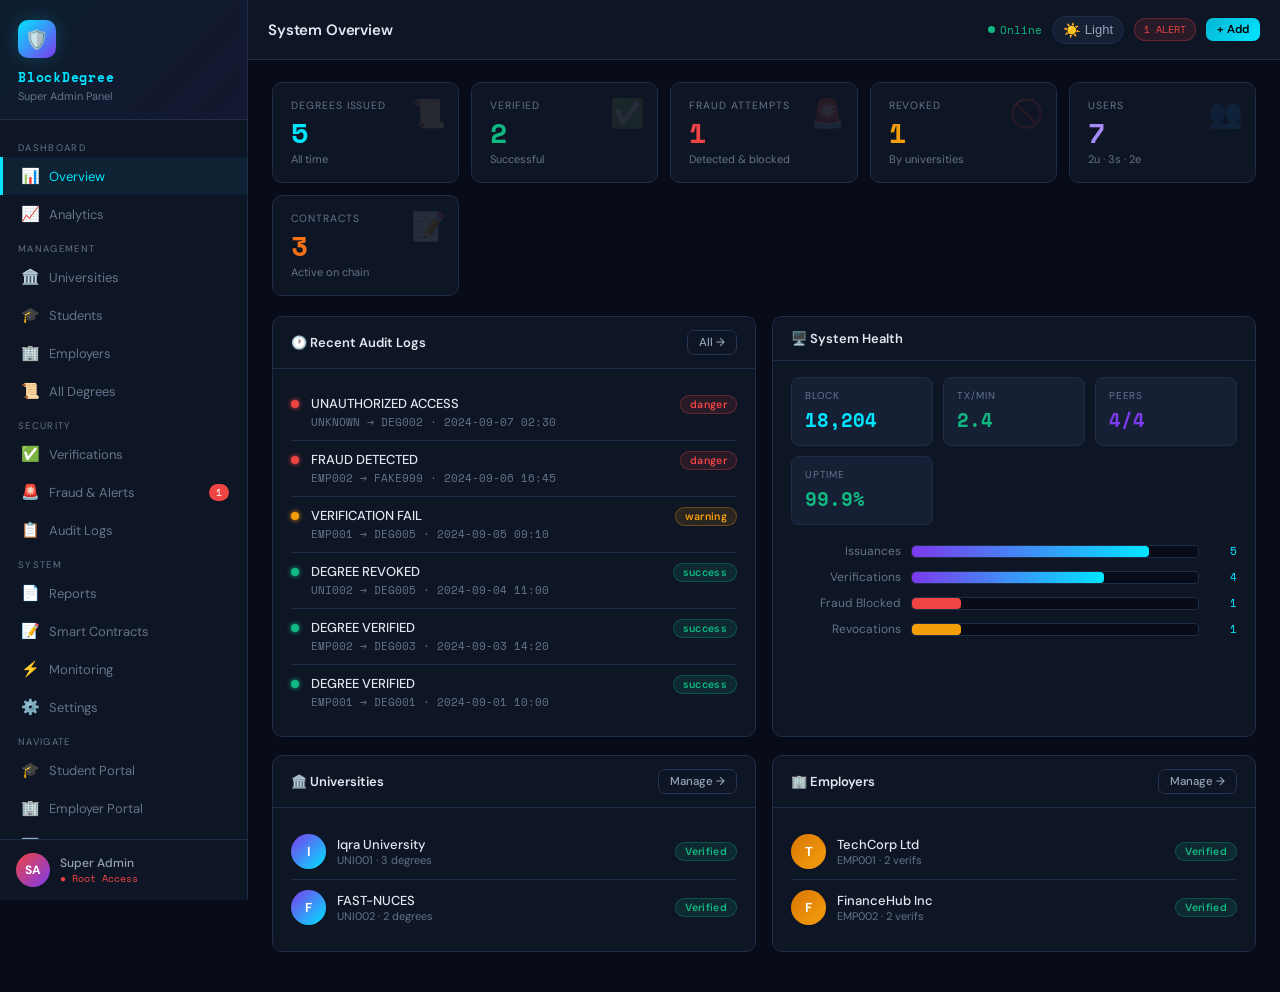
==== commit 330ee2a8: "NewCommit" ====
--- a/admin-dashboard.html
+++ b/admin-dashboard.html
@@ -3,18 +3,25 @@
 <head>
   <meta charset="UTF-8" />
   <meta name="viewport" content="width=device-width, initial-scale=1.0" />
-  <title>Super Admin Dashboard — BlockDegree</title>
+  <title>Super Admin — BlockDegree</title>
+  <script>const _t=localStorage.getItem('bd-theme')||'dark';if(_t==='light')document.addEventListener('DOMContentLoaded',()=>document.body.classList.add('light'));</script>
   <link rel="stylesheet" href="styles.css" />
   <style>
-    .sc-log { font-family:var(--font-mono); font-size:12px; background:var(--bg); padding:16px; border-radius:8px; border:1px solid var(--border); color:var(--green); line-height:1.9; overflow-x:auto; }
-    .report-box { font-family:var(--font-mono); font-size:12px; color:var(--text2); line-height:1.9; }
+    .sc-log { font-family:var(--font-mono); font-size:11.5px; background:var(--bg); padding:14px; border-radius:8px; border:1px solid var(--border); color:var(--green); line-height:1.9; overflow-x:auto; }
+    body.light .sc-log { color:#166534; }
+    .report-box { font-family:var(--font-mono); font-size:11.5px; color:var(--text2); line-height:1.9; overflow-x:auto; }
+    .abi-box { background:var(--bg); border:1px solid var(--border); border-radius:8px; padding:14px; font-family:var(--font-mono); font-size:11px; color:var(--accent3); line-height:1.8; display:none; margin-top:10px; overflow-x:auto; }
+    .abi-box.show { display:block; }
     .danger-zone { display:flex; gap:10px; flex-wrap:wrap; }
-    .abi-box { background:var(--bg); border:1px solid var(--border); border-radius:8px; padding:16px; font-family:var(--font-mono); font-size:11px; color:var(--accent3); line-height:1.8; display:none; margin-top:12px; }
-    .abi-box.show { display:block; }
+    .result-row { display:flex; justify-content:space-between; padding:6px 0; border-bottom:1px solid var(--border); font-size:13px; gap:8px; flex-wrap:wrap; }
+    .result-row:last-child { border-bottom:none; }
+    .result-row .rk { color:var(--muted); font-size:12px; flex-shrink:0; }
   </style>
 </head>
 <body>
 <div class="layout">
+
+  <div class="sidebar-overlay" id="sidebarOverlay" onclick="closeSidebar()"></div>
 
   <aside class="sidebar" id="sidebar">
     <div class="sidebar-logo">
@@ -26,34 +33,28 @@
       <div class="nav-section-label">Dashboard</div>
       <a class="nav-item active" onclick="adminPage('dashboard',this)"><span class="icon">📊</span> Overview</a>
       <a class="nav-item" onclick="adminPage('analytics',this)"><span class="icon">📈</span> Analytics</a>
-
       <div class="nav-section-label">Management</div>
       <a class="nav-item" onclick="adminPage('universities',this)"><span class="icon">🏛️</span> Universities</a>
       <a class="nav-item" onclick="adminPage('students',this)"><span class="icon">🎓</span> Students</a>
       <a class="nav-item" onclick="adminPage('employers',this)"><span class="icon">🏢</span> Employers</a>
       <a class="nav-item" onclick="adminPage('degrees',this)"><span class="icon">📜</span> All Degrees</a>
-
       <div class="nav-section-label">Security</div>
       <a class="nav-item" onclick="adminPage('verifications',this)"><span class="icon">✅</span> Verifications</a>
-      <a class="nav-item" onclick="adminPage('fraud',this)">
-        <span class="icon">🚨</span> Fraud & Alerts
-        <span class="nav-badge">1</span>
-      </a>
+      <a class="nav-item" onclick="adminPage('fraud',this)"><span class="icon">🚨</span> Fraud & Alerts<span class="nav-badge">1</span></a>
       <a class="nav-item" onclick="adminPage('audit',this)"><span class="icon">📋</span> Audit Logs</a>
-
       <div class="nav-section-label">System</div>
       <a class="nav-item" onclick="adminPage('reports',this)"><span class="icon">📄</span> Reports</a>
       <a class="nav-item" onclick="adminPage('smart-contracts',this)"><span class="icon">📝</span> Smart Contracts</a>
       <a class="nav-item" onclick="adminPage('monitoring',this)"><span class="icon">⚡</span> Monitoring</a>
-      <a class="nav-item" onclick="adminPage('settings',this)"><span class="icon">⚙️</span> System Settings</a>
-      <div class="nav-section-label">Navigation</div>
+      <a class="nav-item" onclick="adminPage('settings',this)"><span class="icon">⚙️</span> Settings</a>
+      <div class="nav-section-label">Navigate</div>
       <a class="nav-item" href="user-dashboard.html"><span class="icon">🎓</span> Student Portal</a>
       <a class="nav-item" href="employer-dashboard.html"><span class="icon">🏢</span> Employer Portal</a>
       <a class="nav-item" href="index.html"><span class="icon">↩️</span> Home</a>
     </nav>
     <div class="sidebar-footer">
       <div class="avatar" style="background:linear-gradient(135deg,var(--red),var(--accent2))">SA</div>
-      <div>
+      <div style="min-width:0">
         <div class="footer-name">Super Admin</div>
         <div class="footer-role" style="color:var(--red)">● Root Access</div>
       </div>
@@ -62,56 +63,53 @@
 
   <div class="main">
     <div class="topbar">
-      <div style="display:flex;align-items:center;gap:12px">
-        <button onclick="document.getElementById('sidebar').classList.toggle('open')" style="background:none;border:none;color:var(--text);font-size:18px;cursor:pointer">☰</button>
+      <div style="display:flex;align-items:center;gap:10px;min-width:0">
+        <button class="menu-toggle" onclick="openSidebar()">☰</button>
         <h1 id="admin-page-title">System Overview</h1>
       </div>
       <div class="topbar-right">
-        <div class="chain-status"><div class="dot"></div> Blockchain Online</div>
-        <span style="font-family:var(--font-mono);font-size:11px;color:var(--muted)">Peers: 4/4 · Block #18,204</span>
+        <div class="chain-status"><div class="dot"></div><span class="chain-text">Online</span></div>
+        <button class="theme-toggle" onclick="toggleTheme()">
+          <span class="theme-icon">☀️</span><span class="theme-label">Light</span>
+        </button>
         <span class="topbar-badge">1 ALERT</span>
-        <button class="btn btn-primary btn-sm" onclick="showAdminModal('addUserModal')">+ Add User</button>
+        <button class="btn btn-primary btn-sm" onclick="showAdminModal('addUserModal')">+ Add</button>
       </div>
     </div>
 
     <div class="content">
 
-      <!-- ══ OVERVIEW ══ -->
+      <!-- OVERVIEW -->
       <div class="admin-page active" id="ap-dashboard">
         <div class="stats-grid">
-          <div class="stat-card blue"><div class="label">Total Degrees Issued</div><div class="value">5</div><div class="sub">All time · on-chain</div><div class="icon-bg">📜</div></div>
-          <div class="stat-card green"><div class="label">Verified Degrees</div><div class="value">2</div><div class="sub">Successful verifications</div><div class="icon-bg">✅</div></div>
+          <div class="stat-card blue"><div class="label">Degrees Issued</div><div class="value">5</div><div class="sub">All time</div><div class="icon-bg">📜</div></div>
+          <div class="stat-card green"><div class="label">Verified</div><div class="value">2</div><div class="sub">Successful</div><div class="icon-bg">✅</div></div>
           <div class="stat-card red"><div class="label">Fraud Attempts</div><div class="value">1</div><div class="sub">Detected & blocked</div><div class="icon-bg">🚨</div></div>
-          <div class="stat-card yellow"><div class="label">Revoked Degrees</div><div class="value">1</div><div class="sub">By universities</div><div class="icon-bg">🚫</div></div>
-          <div class="stat-card purple"><div class="label">Registered Users</div><div class="value">7</div><div class="sub">2 unis · 3 students · 2 emp</div><div class="icon-bg">👥</div></div>
-          <div class="stat-card orange"><div class="label">Smart Contracts</div><div class="value">3</div><div class="sub">Active on chain</div><div class="icon-bg">📝</div></div>
-        </div>
-
+          <div class="stat-card yellow"><div class="label">Revoked</div><div class="value">1</div><div class="sub">By universities</div><div class="icon-bg">🚫</div></div>
+          <div class="stat-card purple"><div class="label">Users</div><div class="value">7</div><div class="sub">2u · 3s · 2e</div><div class="icon-bg">👥</div></div>
+          <div class="stat-card orange"><div class="label">Contracts</div><div class="value">3</div><div class="sub">Active on chain</div><div class="icon-bg">📝</div></div>
+        </div>
         <div class="two-col">
           <div class="section">
-            <div class="section-header"><h3>🕐 Recent Audit Logs</h3><button class="btn btn-outline btn-sm" onclick="adminPage('audit',null)">View All →</button></div>
+            <div class="section-header"><h3>🕐 Recent Audit Logs</h3><button class="btn btn-outline btn-sm" onclick="adminPage('audit',null)">All →</button></div>
             <div class="section-body" id="admin-recent-logs"></div>
           </div>
           <div class="section">
             <div class="section-header"><h3>🖥️ System Health</h3></div>
             <div class="section-body">
               <div class="metric-row">
-                <div class="mini-stat"><div class="ml">Block Height</div><div class="mv" style="color:var(--accent)">18,204</div></div>
+                <div class="mini-stat"><div class="ml">Block</div><div class="mv" style="color:var(--accent)">18,204</div></div>
                 <div class="mini-stat"><div class="ml">TX/min</div><div class="mv" style="color:var(--green)">2.4</div></div>
                 <div class="mini-stat"><div class="ml">Peers</div><div class="mv" style="color:var(--accent2)">4/4</div></div>
                 <div class="mini-stat"><div class="ml">Uptime</div><div class="mv" style="color:var(--green)">99.9%</div></div>
               </div>
-              <div style="margin-top:6px">
-                <div class="bar-h"><div class="label">Degree Issuances</div><div class="bar-track"><div class="bar-fill" style="width:83%"></div></div><div class="val">5</div></div>
-                <div class="bar-h"><div class="label">Verifications</div><div class="bar-track"><div class="bar-fill" style="width:67%"></div></div><div class="val">4</div></div>
-                <div class="bar-h"><div class="label">Fraud Blocked</div><div class="bar-track"><div class="bar-fill" style="width:17%;background:var(--red)"></div></div><div class="val">1</div></div>
-                <div class="bar-h"><div class="label">Revocations</div><div class="bar-track"><div class="bar-fill" style="width:17%;background:var(--yellow)"></div></div><div class="val">1</div></div>
-                <div class="bar-h"><div class="label">Unauthorized</div><div class="bar-track"><div class="bar-fill" style="width:17%;background:var(--orange)"></div></div><div class="val">1</div></div>
-              </div>
-            </div>
-          </div>
-        </div>
-
+              <div class="bar-h"><div class="label">Issuances</div><div class="bar-track"><div class="bar-fill" style="width:83%"></div></div><div class="val">5</div></div>
+              <div class="bar-h"><div class="label">Verifications</div><div class="bar-track"><div class="bar-fill" style="width:67%"></div></div><div class="val">4</div></div>
+              <div class="bar-h"><div class="label">Fraud Blocked</div><div class="bar-track"><div class="bar-fill" style="width:17%;background:var(--red)"></div></div><div class="val">1</div></div>
+              <div class="bar-h"><div class="label">Revocations</div><div class="bar-track"><div class="bar-fill" style="width:17%;background:var(--yellow)"></div></div><div class="val">1</div></div>
+            </div>
+          </div>
+        </div>
         <div class="two-col">
           <div class="section">
             <div class="section-header"><h3>🏛️ Universities</h3><button class="btn btn-outline btn-sm" onclick="adminPage('universities',null)">Manage →</button></div>
@@ -124,139 +122,113 @@
         </div>
       </div>
 
-      <!-- ══ ANALYTICS ══ -->
+      <!-- ANALYTICS -->
       <div class="admin-page" id="ap-analytics">
         <div class="stats-grid">
-          <div class="stat-card blue"><div class="label">Avg TX Time</div><div class="value">1.2s</div><div class="sub">Blockchain confirmation</div></div>
-          <div class="stat-card green"><div class="label">Verification Success Rate</div><div class="value">50%</div><div class="sub">Of all verification attempts</div></div>
-          <div class="stat-card red"><div class="label">Fraud Rate</div><div class="value">25%</div><div class="sub">Of total verification requests</div></div>
-          <div class="stat-card yellow"><div class="label">Revocation Rate</div><div class="value">20%</div><div class="sub">Of issued degrees</div></div>
+          <div class="stat-card blue"><div class="label">Avg TX Time</div><div class="value">1.2s</div></div>
+          <div class="stat-card green"><div class="label">Success Rate</div><div class="value">50%</div></div>
+          <div class="stat-card red"><div class="label">Fraud Rate</div><div class="value">25%</div></div>
+          <div class="stat-card yellow"><div class="label">Revocation Rate</div><div class="value">20%</div></div>
         </div>
         <div class="two-col">
-          <div class="section">
-            <div class="section-header"><h3>📊 Degrees by University</h3></div>
-            <div class="section-body">
-              <div class="bar-h"><div class="label">Iqra Univ.</div><div class="bar-track"><div class="bar-fill" style="width:60%"></div></div><div class="val">3</div></div>
-              <div class="bar-h"><div class="label">FAST-NUCES</div><div class="bar-track"><div class="bar-fill" style="width:40%"></div></div><div class="val">2</div></div>
-            </div>
-          </div>
-          <div class="section">
-            <div class="section-header"><h3>📊 Verification Outcomes</h3></div>
-            <div class="section-body">
-              <div class="bar-h"><div class="label">Verified</div><div class="bar-track"><div class="bar-fill" style="width:50%"></div></div><div class="val">2</div></div>
-              <div class="bar-h"><div class="label">Revoked</div><div class="bar-track"><div class="bar-fill" style="width:25%;background:var(--yellow)"></div></div><div class="val">1</div></div>
-              <div class="bar-h"><div class="label">Fraud</div><div class="bar-track"><div class="bar-fill" style="width:25%;background:var(--red)"></div></div><div class="val">1</div></div>
-            </div>
-          </div>
-        </div>
-        <div class="section">
-          <div class="section-header"><h3>📊 Programs Distribution</h3></div>
-          <div class="section-body">
-            <div class="bar-h"><div class="label">BSCS</div><div class="bar-track"><div class="bar-fill" style="width:20%"></div></div><div class="val">1</div></div>
-            <div class="bar-h"><div class="label">BSEE</div><div class="bar-track"><div class="bar-fill" style="width:20%"></div></div><div class="val">1</div></div>
-            <div class="bar-h"><div class="label">BSME</div><div class="bar-track"><div class="bar-fill" style="width:20%"></div></div><div class="val">1</div></div>
-            <div class="bar-h"><div class="label">MSCS</div><div class="bar-track"><div class="bar-fill" style="width:20%"></div></div><div class="val">1</div></div>
-            <div class="bar-h"><div class="label">MBA</div><div class="bar-track"><div class="bar-fill" style="width:20%"></div></div><div class="val">1</div></div>
-          </div>
-        </div>
-        <div class="section">
-          <div class="section-header"><h3>📊 Audit Log Action Breakdown</h3></div>
-          <div class="section-body">
-            <div class="bar-h"><div class="label">Degree Issued</div><div class="bar-track"><div class="bar-fill" style="width:45%"></div></div><div class="val">5</div></div>
-            <div class="bar-h"><div class="label">Degree Verified</div><div class="bar-track"><div class="bar-fill" style="width:18%"></div></div><div class="val">2</div></div>
-            <div class="bar-h"><div class="label">Degree Revoked</div><div class="bar-track"><div class="bar-fill" style="width:9%;background:var(--yellow)"></div></div><div class="val">1</div></div>
-            <div class="bar-h"><div class="label">Verif. Fail</div><div class="bar-track"><div class="bar-fill" style="width:9%;background:var(--orange)"></div></div><div class="val">1</div></div>
-            <div class="bar-h"><div class="label">Fraud Detected</div><div class="bar-track"><div class="bar-fill" style="width:9%;background:var(--red)"></div></div><div class="val">1</div></div>
-            <div class="bar-h"><div class="label">Unauthorized</div><div class="bar-track"><div class="bar-fill" style="width:9%;background:var(--red)"></div></div><div class="val">1</div></div>
-          </div>
-        </div>
-      </div>
-
-      <!-- ══ UNIVERSITIES ══ -->
+          <div class="section"><div class="section-header"><h3>📊 Degrees by University</h3></div><div class="section-body">
+            <div class="bar-h"><div class="label">Iqra Univ.</div><div class="bar-track"><div class="bar-fill" style="width:60%"></div></div><div class="val">3</div></div>
+            <div class="bar-h"><div class="label">FAST-NUCES</div><div class="bar-track"><div class="bar-fill" style="width:40%"></div></div><div class="val">2</div></div>
+          </div></div>
+          <div class="section"><div class="section-header"><h3>📊 Verification Outcomes</h3></div><div class="section-body">
+            <div class="bar-h"><div class="label">Verified</div><div class="bar-track"><div class="bar-fill" style="width:50%"></div></div><div class="val">2</div></div>
+            <div class="bar-h"><div class="label">Revoked</div><div class="bar-track"><div class="bar-fill" style="width:25%;background:var(--yellow)"></div></div><div class="val">1</div></div>
+            <div class="bar-h"><div class="label">Fraud</div><div class="bar-track"><div class="bar-fill" style="width:25%;background:var(--red)"></div></div><div class="val">1</div></div>
+          </div></div>
+        </div>
+        <div class="section"><div class="section-header"><h3>📊 Programs Distribution</h3></div><div class="section-body">
+          <div class="bar-h"><div class="label">BSCS</div><div class="bar-track"><div class="bar-fill" style="width:20%"></div></div><div class="val">1</div></div>
+          <div class="bar-h"><div class="label">BSEE</div><div class="bar-track"><div class="bar-fill" style="width:20%"></div></div><div class="val">1</div></div>
+          <div class="bar-h"><div class="label">BSME</div><div class="bar-track"><div class="bar-fill" style="width:20%"></div></div><div class="val">1</div></div>
+          <div class="bar-h"><div class="label">MSCS</div><div class="bar-track"><div class="bar-fill" style="width:20%"></div></div><div class="val">1</div></div>
+          <div class="bar-h"><div class="label">MBA</div><div class="bar-track"><div class="bar-fill" style="width:20%"></div></div><div class="val">1</div></div>
+        </div></div>
+      </div>
+
+      <!-- UNIVERSITIES -->
       <div class="admin-page" id="ap-universities">
         <div class="section">
-          <div class="section-header"><h3>🏛️ Registered Universities</h3><button class="btn btn-primary btn-sm" onclick="showAdminModal('addUniModal')">+ Add University</button></div>
+          <div class="section-header"><h3>🏛️ Registered Universities</h3><button class="btn btn-primary btn-sm" onclick="showAdminModal('addUniModal')">+ Add</button></div>
           <div class="section-body table-wrap" id="uni-table-container"></div>
         </div>
       </div>
 
-      <!-- ══ STUDENTS ══ -->
+      <!-- STUDENTS -->
       <div class="admin-page" id="ap-students">
         <div class="section">
-          <div class="section-header"><h3>🎓 Registered Students</h3><button class="btn btn-primary btn-sm" onclick="showAdminModal('addUserModal')">+ Add Student</button></div>
+          <div class="section-header"><h3>🎓 Registered Students</h3><button class="btn btn-primary btn-sm" onclick="showAdminModal('addUserModal')">+ Add</button></div>
           <div class="section-body table-wrap" id="students-table-container"></div>
         </div>
       </div>
 
-      <!-- ══ EMPLOYERS ══ -->
+      <!-- EMPLOYERS -->
       <div class="admin-page" id="ap-employers">
         <div class="section">
-          <div class="section-header"><h3>🏢 Registered Employers</h3><button class="btn btn-primary btn-sm" onclick="showAdminModal('addEmpModal')">+ Add Employer</button></div>
+          <div class="section-header"><h3>🏢 Registered Employers</h3><button class="btn btn-primary btn-sm" onclick="showAdminModal('addEmpModal')">+ Add</button></div>
           <div class="section-body table-wrap" id="employers-table-container"></div>
         </div>
       </div>
 
-      <!-- ══ DEGREES ══ -->
+      <!-- DEGREES -->
       <div class="admin-page" id="ap-degrees">
         <div class="section">
           <div class="section-header">
-            <h3>📜 All Issued Degrees</h3>
-            <div style="display:flex;gap:8px">
-              <input id="deg-search" placeholder="Search by ID, student, program..." style="background:var(--bg);border:1px solid var(--border);border-radius:6px;padding:6px 12px;color:var(--text);font-family:var(--font-body);font-size:12px;width:220px" oninput="filterDegrees()" />
-              <select id="deg-status-filter" onchange="filterDegrees()" style="background:var(--bg);border:1px solid var(--border);border-radius:6px;padding:6px 10px;color:var(--text);font-family:var(--font-body);font-size:12px">
-                <option value="">All Status</option>
-                <option value="valid">Valid</option>
-                <option value="revoked">Revoked</option>
+            <h3>📜 All Degrees</h3>
+            <div style="display:flex;gap:6px;flex-wrap:wrap">
+              <input id="deg-search" placeholder="Search..." style="background:var(--bg);border:1px solid var(--border);border-radius:6px;padding:5px 10px;color:var(--text);font-size:12px;width:140px" oninput="filterDegrees()"/>
+              <select id="deg-status-filter" onchange="filterDegrees()" style="background:var(--bg);border:1px solid var(--border);border-radius:6px;padding:5px 8px;color:var(--text);font-size:12px">
+                <option value="">All</option><option value="valid">Valid</option><option value="revoked">Revoked</option>
               </select>
-              <button class="btn btn-primary btn-sm" onclick="showAdminModal('issueDegreeModal')">+ Issue Degree</button>
+              <button class="btn btn-primary btn-sm" onclick="showAdminModal('issueDegreeModal')">+ Issue</button>
             </div>
           </div>
           <div class="section-body table-wrap" id="degrees-table-container"></div>
         </div>
       </div>
 
-      <!-- ══ VERIFICATIONS ══ -->
+      <!-- VERIFICATIONS -->
       <div class="admin-page" id="ap-verifications">
         <div class="stats-grid">
           <div class="stat-card green"><div class="label">Verified</div><div class="value">2</div><div class="icon-bg">✅</div></div>
-          <div class="stat-card yellow"><div class="label">Revoked Found</div><div class="value">1</div><div class="icon-bg">🚫</div></div>
-          <div class="stat-card red"><div class="label">Fraud Attempts</div><div class="value">1</div><div class="icon-bg">🚨</div></div>
-          <div class="stat-card blue"><div class="label">Avg Response</div><div class="value" style="font-size:20px">1.0s</div><div class="icon-bg">⚡</div></div>
-        </div>
-        <div class="section">
-          <div class="section-header"><h3>✅ All Verification Requests</h3><button class="btn btn-outline btn-sm" onclick="exportVerif()">⬇ Export CSV</button></div>
+          <div class="stat-card yellow"><div class="label">Revoked</div><div class="value">1</div><div class="icon-bg">🚫</div></div>
+          <div class="stat-card red"><div class="label">Fraud</div><div class="value">1</div><div class="icon-bg">🚨</div></div>
+          <div class="stat-card blue"><div class="label">Avg Response</div><div class="value" style="font-size:18px">1.0s</div><div class="icon-bg">⚡</div></div>
+        </div>
+        <div class="section">
+          <div class="section-header"><h3>✅ All Verification Requests</h3><button class="btn btn-outline btn-sm" onclick="exportVerif()">⬇ CSV</button></div>
           <div class="section-body table-wrap" id="verif-table-container"></div>
         </div>
       </div>
 
-      <!-- ══ FRAUD ══ -->
+      <!-- FRAUD -->
       <div class="admin-page" id="ap-fraud">
-        <div class="alert alert-danger">🚨 1 active fraud alert detected. Immediate review required.</div>
+        <div class="alert alert-danger">🚨 1 active fraud alert. Immediate review required.</div>
         <div class="fraud-card">
           <h4>🚨 FRAUD ATTEMPT — Degree FAKE999</h4>
-          <div style="font-size:13px;margin-bottom:12px">Employer <strong>EMP002 (FinanceHub Inc)</strong> attempted to verify non-existent degree <code style="color:var(--accent)">FAKE999</code> on <strong>2024-09-06 16:45</strong>.</div>
-          <div style="display:grid;grid-template-columns:1fr 1fr;gap:8px;font-size:12px;margin-bottom:12px">
-            <div><span style="color:var(--muted)">Submitted Hash:</span><br><span class="mono" style="font-size:11px">0xFAKEHASH999_TAMPERED_DATA...</span></div>
-            <div><span style="color:var(--muted)">Smart Contract:</span><br><span style="color:var(--red)">FRAUD_DETECTED event emitted</span></div>
-            <div><span style="color:var(--muted)">Audit Log:</span><br><span class="mono">LOG010</span></div>
-            <div><span style="color:var(--muted)">Tx Hash:</span><br><span class="mono">0xVTX004I4D5E6F7...</span></div>
-          </div>
-          <div class="hash" style="margin-bottom:12px;font-size:10px">Attempted Hash: 0xFAKEHASH999_TAMPERED_DATA_XYZ_INVALID_DEGREE_RECORD...</div>
-          <div style="display:flex;gap:8px;flex-wrap:wrap">
-            <button class="btn btn-danger btn-sm" onclick="blockEmployer()">🚫 Block Employer</button>
-            <button class="btn btn-outline btn-sm" onclick="adminPage('audit',null)">📋 View Audit Log</button>
+          <div style="font-size:13px;margin-bottom:10px"><strong>EMP002 (FinanceHub Inc)</strong> attempted to verify <code>FAKE999</code> on <strong>2024-09-06 16:45</strong>.</div>
+          <div class="result-row"><span class="rk">Submitted Hash</span><span class="mono" style="word-break:break-all">0xFAKEHASH999_TAMPERED...</span></div>
+          <div class="result-row"><span class="rk">Blockchain Match</span><span style="color:var(--red);font-weight:600">NOT FOUND</span></div>
+          <div class="result-row"><span class="rk">Event</span><span style="color:var(--red)">FRAUD_DETECTED emitted</span></div>
+          <div class="result-row"><span class="rk">Audit Entry</span><span class="mono">LOG010</span></div>
+          <div style="margin-top:12px;display:flex;gap:8px;flex-wrap:wrap">
+            <button class="btn btn-danger btn-sm" onclick="if(confirm('Block EMP002?'))alert('✅ EMP002 blocked.')">🚫 Block Employer</button>
+            <button class="btn btn-outline btn-sm" onclick="adminPage('audit',null)">📋 Audit Log</button>
             <button class="btn btn-purple btn-sm" onclick="this.closest('.fraud-card').style.opacity='.4';this.textContent='✅ Reviewed'">✅ Mark Reviewed</button>
           </div>
         </div>
         <div class="section">
           <div class="section-header"><h3>🔒 Unauthorized Access Attempts</h3></div>
           <div class="section-body">
-            <div class="alert alert-danger">⚠️ <strong>2024-09-07 02:30</strong> — UNKNOWN actor attempted to access <strong>DEG002</strong> without authorization. AccessContract.checkAccess() rejected. IP address logged. Audit entry LOG011 created.</div>
-            <div class="alert alert-warning" style="margin-bottom:0">ℹ️ Auto-block threshold: 3 fraud attempts. EMP002 currently at 1/3. Monitoring active.</div>
-          </div>
-        </div>
-        <div class="section">
-          <div class="section-header"><h3>📋 All Fraud & Security Incidents</h3></div>
+            <div class="alert alert-danger">⚠️ <strong>2024-09-07 02:30</strong> — UNKNOWN actor tried to access <strong>DEG002</strong>. AccessContract rejected. IP logged. Entry LOG011 created.</div>
+          </div>
+        </div>
+        <div class="section">
+          <div class="section-header"><h3>📋 All Security Incidents</h3></div>
           <div class="section-body table-wrap">
             <table>
               <thead><tr><th>Log ID</th><th>Action</th><th>Actor</th><th>Target</th><th>Timestamp</th><th>TX Time</th><th>Status</th></tr></thead>
@@ -266,42 +238,34 @@
         </div>
       </div>
 
-      <!-- ══ AUDIT LOGS ══ -->
+      <!-- AUDIT LOGS -->
       <div class="admin-page" id="ap-audit">
         <div class="section">
           <div class="section-header">
             <h3>📋 Full Audit Log</h3>
-            <div style="display:flex;gap:8px;flex-wrap:wrap">
-              <select id="log-filter" onchange="filterLogs()" style="background:var(--bg);border:1px solid var(--border);border-radius:6px;padding:6px 10px;color:var(--text);font-family:var(--font-body);font-size:12px">
+            <div style="display:flex;gap:6px;flex-wrap:wrap">
+              <select id="log-filter" onchange="filterLogs()" style="background:var(--bg);border:1px solid var(--border);border-radius:6px;padding:5px 8px;color:var(--text);font-size:12px">
                 <option value="">All Actions</option>
-                <option>DEGREE_ISSUED</option>
-                <option>DEGREE_VERIFIED</option>
-                <option>DEGREE_REVOKED</option>
-                <option>VERIFICATION_FAIL</option>
-                <option>FRAUD_DETECTED</option>
-                <option>UNAUTHORIZED_ACCESS</option>
+                <option>DEGREE_ISSUED</option><option>DEGREE_VERIFIED</option>
+                <option>DEGREE_REVOKED</option><option>VERIFICATION_FAIL</option>
+                <option>FRAUD_DETECTED</option><option>UNAUTHORIZED_ACCESS</option>
               </select>
-              <select id="log-status-filter" onchange="filterLogs()" style="background:var(--bg);border:1px solid var(--border);border-radius:6px;padding:6px 10px;color:var(--text);font-family:var(--font-body);font-size:12px">
-                <option value="">All Status</option>
-                <option value="success">Success</option>
-                <option value="warning">Warning</option>
-                <option value="danger">Danger</option>
+              <select id="log-status-filter" onchange="filterLogs()" style="background:var(--bg);border:1px solid var(--border);border-radius:6px;padding:5px 8px;color:var(--text);font-size:12px">
+                <option value="">All Status</option><option value="success">Success</option><option value="warning">Warning</option><option value="danger">Danger</option>
               </select>
-              <button class="btn btn-outline btn-sm" onclick="exportLogs()">⬇ Export CSV</button>
-            </div>
-          </div>
-          <div class="section-body">
-            <div id="audit-log-list"></div>
-          </div>
-        </div>
-      </div>
-
-      <!-- ══ REPORTS ══ -->
+              <button class="btn btn-outline btn-sm" onclick="exportLogs()">⬇ CSV</button>
+            </div>
+          </div>
+          <div class="section-body" id="audit-log-list"></div>
+        </div>
+      </div>
+
+      <!-- REPORTS -->
       <div class="admin-page" id="ap-reports">
         <div class="stats-grid">
           <div class="stat-card blue"><div class="label">Degrees Issued</div><div class="value">5</div></div>
           <div class="stat-card green"><div class="label">Verified</div><div class="value">2</div></div>
-          <div class="stat-card red"><div class="label">Fraud Detected</div><div class="value">1</div></div>
+          <div class="stat-card red"><div class="label">Fraud</div><div class="value">1</div></div>
           <div class="stat-card yellow"><div class="label">Revoked</div><div class="value">1</div></div>
         </div>
         <div class="section">
@@ -309,101 +273,80 @@
           <div class="section-body">
             <div class="form-row">
               <div class="form-group"><label>Report Type</label>
-                <select id="report-type"><option>Full Audit Report</option><option>Degree Issuance Report</option><option>Fraud Incident Report</option><option>Verification Summary Report</option><option>Smart Contract Execution Report</option></select>
+                <select id="report-type"><option>Full Audit Report</option><option>Degree Issuance Report</option><option>Fraud Incident Report</option><option>Verification Summary</option><option>Smart Contract Report</option></select>
               </div>
-              <div class="form-group"><label>Date Range</label>
-                <input type="text" placeholder="2024-01-01 to 2024-12-31"/>
-              </div>
-            </div>
-            <div class="form-row">
-              <div class="form-group"><label>Filter by University</label>
-                <select><option>All Universities</option><option>Iqra University (UNI001)</option><option>FAST-NUCES (UNI002)</option></select>
-              </div>
-              <div class="form-group"><label>Output Format</label>
-                <select><option>Preview (HTML)</option><option>CSV Export</option><option>PDF (Print)</option></select>
-              </div>
+              <div class="form-group"><label>Date Range</label><input type="text" placeholder="2024-01-01 to 2024-12-31"/></div>
             </div>
             <div style="display:flex;gap:8px;flex-wrap:wrap">
-              <button class="btn btn-primary" onclick="generateReport()">📄 Generate Report</button>
-              <button class="btn btn-outline" onclick="exportLogs()">⬇ Export Audit CSV</button>
-              <button class="btn btn-outline" onclick="exportVerif()">⬇ Export Verifications CSV</button>
+              <button class="btn btn-primary" onclick="generateReport()">📄 Generate</button>
+              <button class="btn btn-outline" onclick="exportLogs()">⬇ Audit CSV</button>
+              <button class="btn btn-outline" onclick="exportVerif()">⬇ Verif. CSV</button>
             </div>
           </div>
         </div>
         <div class="section">
           <div class="section-header"><h3>📋 Report Preview</h3></div>
-          <div class="section-body">
-            <div class="report-box" id="report-preview" style="color:var(--muted);font-size:12px">Click "Generate Report" to preview here.</div>
-          </div>
-        </div>
-      </div>
-
-      <!-- ══ SMART CONTRACTS ══ -->
+          <div class="section-body"><div class="report-box" id="report-preview" style="color:var(--muted)">Click "Generate" to preview report here.</div></div>
+        </div>
+      </div>
+
+      <!-- SMART CONTRACTS -->
       <div class="admin-page" id="ap-smart-contracts">
         <div class="stats-grid">
-          <div class="stat-card green"><div class="label">Active Contracts</div><div class="value">3</div><div class="sub">All deployed & running</div></div>
-          <div class="stat-card blue"><div class="label">Total Executions</div><div class="value">21</div><div class="sub">Across all contracts</div></div>
-          <div class="stat-card yellow"><div class="label">Total Gas Used</div><div class="value" style="font-size:18px">185K</div><div class="sub">Across all transactions</div></div>
-        </div>
-        <div class="section">
-          <div class="section-header"><h3>📝 Deployed Smart Contracts</h3></div>
+          <div class="stat-card green"><div class="label">Active Contracts</div><div class="value">3</div></div>
+          <div class="stat-card blue"><div class="label">Total Executions</div><div class="value">21</div></div>
+          <div class="stat-card yellow"><div class="label">Total Gas</div><div class="value" style="font-size:18px">185K</div></div>
+        </div>
+        <div class="section">
+          <div class="section-header"><h3>📝 Deployed Contracts</h3></div>
           <div class="section-body table-wrap" id="sc-table"></div>
         </div>
         <div class="section">
-          <div class="section-header"><h3>⚡ Smart Contract Execution Log</h3></div>
+          <div class="section-header"><h3>⚡ Execution Log</h3></div>
           <div class="section-body">
             <div class="sc-log">
-[2024-06-01 10:00] DegreeContract.issueDegree(STU001, BSCS, UNI001) → DEG001 | Gas: 21,000 | Tx: 0xTX001A1B2C3 | ✅ CONFIRMED<br>
-[2024-06-02 11:30] DegreeContract.issueDegree(STU002, BSEE, UNI001) → DEG002 | Gas: 21,000 | Tx: 0xTX002B2C3D4 | ✅ CONFIRMED<br>
-[2023-12-15 09:15] DegreeContract.issueDegree(STU003, BSME, UNI002) → DEG003 | Gas: 21,000 | Tx: 0xTX003C3D4E5 | ✅ CONFIRMED<br>
-[2024-07-20 14:00] DegreeContract.issueDegree(STU001, MSCS, UNI001) → DEG004 | Gas: 21,000 | Tx: 0xTX004D4E5F6 | ✅ CONFIRMED<br>
-[2024-08-01 08:45] DegreeContract.issueDegree(STU002, MBA,  UNI002) → DEG005 | Gas: 21,000 | Tx: 0xTX005E5F6A1 | ✅ CONFIRMED<br>
-[2024-09-01 10:00] VerifyContract.verifyDegree(DEG001, EMP001) → VERIFIED | Gas: 8,500 | Tx: 0xVTX001 | ✅ OK<br>
-[2024-09-03 14:20] VerifyContract.verifyDegree(DEG003, EMP002) → VERIFIED | Gas: 8,500 | Tx: 0xVTX002 | ✅ OK<br>
-[2024-09-04 11:00] DegreeContract.revokeDegree(DEG005, UNI002) → REVOKED  | Gas: 12,000 | Tx: 0xVTX003 | ✅ OK<br>
-[2024-09-05 09:10] VerifyContract.verifyDegree(DEG005, EMP001) → REVOKED  | Gas: 8,500 | Tx: 0xVTX003 | ⚠️ REVOKED<br>
-[2024-09-06 16:45] VerifyContract.verifyDegree(FAKE999, EMP002) → <span style="color:var(--red)">❌ FRAUD_DETECTED — HASH MISMATCH — TX REJECTED</span><br>
-[2024-09-07 02:30] AccessContract.checkAccess(DEG002, UNKNOWN) → <span style="color:var(--red)">❌ UNAUTHORIZED — ACCESS DENIED — IP LOGGED</span>
+[2024-06-01 10:00] DegreeContract.issueDegree(STU001,BSCS,UNI001) → DEG001 | Gas:21,000 | ✅<br>
+[2024-06-02 11:30] DegreeContract.issueDegree(STU002,BSEE,UNI001) → DEG002 | Gas:21,000 | ✅<br>
+[2023-12-15 09:15] DegreeContract.issueDegree(STU003,BSME,UNI002) → DEG003 | Gas:21,000 | ✅<br>
+[2024-07-20 14:00] DegreeContract.issueDegree(STU001,MSCS,UNI001) → DEG004 | Gas:21,000 | ✅<br>
+[2024-08-01 08:45] DegreeContract.issueDegree(STU002,MBA,UNI002)  → DEG005 | Gas:21,000 | ✅<br>
+[2024-09-01 10:00] VerifyContract.verifyDegree(DEG001,EMP001) → VERIFIED | Gas:8,500 | ✅<br>
+[2024-09-03 14:20] VerifyContract.verifyDegree(DEG003,EMP002) → VERIFIED | Gas:8,500 | ✅<br>
+[2024-09-04 11:00] DegreeContract.revokeDegree(DEG005,UNI002) → REVOKED  | Gas:12,000 | ✅<br>
+[2024-09-05 09:10] VerifyContract.verifyDegree(DEG005,EMP001) → REVOKED  | Gas:8,500 | ⚠️<br>
+[2024-09-06 16:45] VerifyContract.verifyDegree(FAKE999,EMP002) → <span style="color:var(--red)">❌ FRAUD_DETECTED — HASH MISMATCH</span><br>
+[2024-09-07 02:30] AccessContract.checkAccess(DEG002,UNKNOWN) → <span style="color:var(--red)">❌ UNAUTHORIZED — ACCESS DENIED</span>
             </div>
           </div>
         </div>
         <div class="two-col">
           <div class="section">
-            <div class="section-header"><h3>📄 DegreeContract ABI (Solidity)</h3><button class="btn btn-outline btn-sm" onclick="toggleAbi('abi1')">View ABI</button></div>
-            <div class="section-body">
-              <div class="abi-box" id="abi1">
-// SPDX-License-Identifier: MIT<br>
-pragma solidity ^0.8.0;<br><br>
+            <div class="section-header"><h3>DegreeContract ABI</h3><button class="btn btn-outline btn-sm" onclick="toggleAbi('abi1')">View</button></div>
+            <div class="section-body"><div class="abi-box" id="abi1">
+// SPDX-License-Identifier: MIT<br>pragma solidity ^0.8.0;<br><br>
 contract DegreeContract {<br>
 &nbsp;&nbsp;struct Degree {<br>
-&nbsp;&nbsp;&nbsp;&nbsp;string degreeId;<br>
-&nbsp;&nbsp;&nbsp;&nbsp;string studentId;<br>
-&nbsp;&nbsp;&nbsp;&nbsp;string studentName;<br>
-&nbsp;&nbsp;&nbsp;&nbsp;string program;<br>
-&nbsp;&nbsp;&nbsp;&nbsp;string university;<br>
-&nbsp;&nbsp;&nbsp;&nbsp;uint256 year;<br>
-&nbsp;&nbsp;&nbsp;&nbsp;bytes32 degreeHash;<br>
+&nbsp;&nbsp;&nbsp;&nbsp;string degreeId; string studentId;<br>
+&nbsp;&nbsp;&nbsp;&nbsp;string program;  string university;<br>
+&nbsp;&nbsp;&nbsp;&nbsp;uint256 year;    bytes32 degreeHash;<br>
 &nbsp;&nbsp;&nbsp;&nbsp;bool isRevoked;<br>
 &nbsp;&nbsp;}<br>
-&nbsp;&nbsp;mapping(string => Degree) public degrees;<br><br>
-&nbsp;&nbsp;event DegreeIssued(string degreeId, bytes32 hash);<br>
-&nbsp;&nbsp;event DegreeRevoked(string degreeId);<br><br>
-&nbsp;&nbsp;function issueDegree(...) public onlyUniversity { ... }<br>
-&nbsp;&nbsp;function revokeDegree(string memory id) public onlyUniversity { ... }<br>
-&nbsp;&nbsp;function getDegree(string memory id) public view returns (Degree memory) { ... }<br>
+&nbsp;&nbsp;mapping(string => Degree) public degrees;<br>
+&nbsp;&nbsp;event DegreeIssued(string id, bytes32 hash);<br>
+&nbsp;&nbsp;event DegreeRevoked(string id);<br>
+&nbsp;&nbsp;function issueDegree(...) public onlyUniversity {...}<br>
+&nbsp;&nbsp;function revokeDegree(string memory id) public {...}<br>
+&nbsp;&nbsp;function getDegree(string memory id) public view returns (Degree memory) {...}<br>
 }
-              </div>
-            </div>
+            </div></div>
           </div>
           <div class="section">
-            <div class="section-header"><h3>📄 VerifyContract ABI (Solidity)</h3><button class="btn btn-outline btn-sm" onclick="toggleAbi('abi2')">View ABI</button></div>
-            <div class="section-body">
-              <div class="abi-box" id="abi2">
-// SPDX-License-Identifier: MIT<br>
-pragma solidity ^0.8.0;<br><br>
+            <div class="section-header"><h3>VerifyContract ABI</h3><button class="btn btn-outline btn-sm" onclick="toggleAbi('abi2')">View</button></div>
+            <div class="section-body"><div class="abi-box" id="abi2">
+// SPDX-License-Identifier: MIT<br>pragma solidity ^0.8.0;<br><br>
 contract VerifyContract {<br>
-&nbsp;&nbsp;event DegreeVerified(string degreeId, address employer, bool valid);<br>
-&nbsp;&nbsp;event FraudDetected(string degreeId, address employer);<br><br>
+&nbsp;&nbsp;event DegreeVerified(string id, address emp, bool valid);<br>
+&nbsp;&nbsp;event FraudDetected(string id, address emp);<br><br>
 &nbsp;&nbsp;function verifyDegree(<br>
 &nbsp;&nbsp;&nbsp;&nbsp;string memory degreeId,<br>
 &nbsp;&nbsp;&nbsp;&nbsp;bytes32 submittedHash<br>
@@ -417,38 +360,37 @@
 &nbsp;&nbsp;&nbsp;&nbsp;return true;<br>
 &nbsp;&nbsp;}<br>
 }
-              </div>
-            </div>
-          </div>
-        </div>
-      </div>
-
-      <!-- ══ MONITORING ══ -->
+            </div></div>
+          </div>
+        </div>
+      </div>
+
+      <!-- MONITORING -->
       <div class="admin-page" id="ap-monitoring">
         <div class="stats-grid">
-          <div class="stat-card blue"><div class="label">Degrees Issued (Total)</div><div class="value">5</div><div class="icon-bg">📜</div></div>
-          <div class="stat-card green"><div class="label">Verification Requests</div><div class="value">4</div><div class="icon-bg">🔍</div></div>
-          <div class="stat-card yellow"><div class="label">Avg TX Confirmation</div><div class="value" style="font-size:20px">1.2s</div><div class="icon-bg">⚡</div></div>
-          <div class="stat-card red"><div class="label">Unauthorized Attempts</div><div class="value">2</div><div class="icon-bg">🔒</div></div>
-        </div>
-        <div class="section">
-          <div class="section-header"><h3>⚡ Live Monitoring Metrics</h3></div>
+          <div class="stat-card blue"><div class="label">Degrees Issued</div><div class="value">5</div><div class="icon-bg">📜</div></div>
+          <div class="stat-card green"><div class="label">Verif. Requests</div><div class="value">4</div><div class="icon-bg">🔍</div></div>
+          <div class="stat-card yellow"><div class="label">Avg TX Time</div><div class="value" style="font-size:20px">1.2s</div><div class="icon-bg">⚡</div></div>
+          <div class="stat-card red"><div class="label">Unauthorized</div><div class="value">2</div><div class="icon-bg">🔒</div></div>
+        </div>
+        <div class="section">
+          <div class="section-header"><h3>⚡ Live Metrics</h3></div>
           <div class="section-body">
             <div class="metric-row">
-              <div class="mini-stat"><div class="ml">Block Height</div><div class="mv" style="color:var(--accent)">18,204</div></div>
+              <div class="mini-stat"><div class="ml">Block</div><div class="mv" style="color:var(--accent)">18,204</div></div>
               <div class="mini-stat"><div class="ml">TX/min</div><div class="mv" style="color:var(--green)">2.4</div></div>
-              <div class="mini-stat"><div class="ml">Network Peers</div><div class="mv" style="color:var(--accent2)">4/4</div></div>
+              <div class="mini-stat"><div class="ml">Peers</div><div class="mv" style="color:var(--accent2)">4/4</div></div>
               <div class="mini-stat"><div class="ml">Uptime</div><div class="mv" style="color:var(--green)">99.9%</div></div>
-              <div class="mini-stat"><div class="ml">Gas (avg)</div><div class="mv" style="color:var(--yellow)">18,200</div></div>
-              <div class="mini-stat"><div class="ml">Fraud Alerts</div><div class="mv" style="color:var(--red)">1</div></div>
-            </div>
-          </div>
-        </div>
-        <div class="section">
-          <div class="section-header"><h3>📋 Smart Contract Execution Summary</h3></div>
+              <div class="mini-stat"><div class="ml">Avg Gas</div><div class="mv" style="color:var(--yellow)">18.2K</div></div>
+              <div class="mini-stat"><div class="ml">Alerts</div><div class="mv" style="color:var(--red)">1</div></div>
+            </div>
+          </div>
+        </div>
+        <div class="section">
+          <div class="section-header"><h3>📋 Contract Execution Summary</h3></div>
           <div class="section-body table-wrap">
             <table>
-              <thead><tr><th>Contract</th><th>Function</th><th>Calls</th><th>Avg Gas</th><th>Success Rate</th><th>Last Execution</th></tr></thead>
+              <thead><tr><th>Contract</th><th>Function</th><th>Calls</th><th>Avg Gas</th><th>Success Rate</th><th>Last TX</th></tr></thead>
               <tbody>
                 <tr><td><strong>DegreeContract</strong></td><td class="mono">issueDegree()</td><td>5</td><td class="mono">21,000</td><td><span class="badge badge-green">100%</span></td><td class="mono">2024-08-01</td></tr>
                 <tr><td><strong>DegreeContract</strong></td><td class="mono">revokeDegree()</td><td>1</td><td class="mono">12,000</td><td><span class="badge badge-green">100%</span></td><td class="mono">2024-09-04</td></tr>
@@ -460,78 +402,79 @@
         </div>
       </div>
 
-      <!-- ══ SETTINGS ══ -->
+      <!-- SETTINGS -->
       <div class="admin-page" id="ap-settings">
         <div class="two-col">
           <div class="section">
-            <div class="section-header"><h3>⛓️ Blockchain Configuration</h3></div>
+            <div class="section-header"><h3>⛓️ Blockchain Config</h3></div>
             <div class="section-body">
-              <div class="form-group"><label>Network Type</label>
-                <select><option>Private (Hyperledger Fabric)</option><option>Private (Ethereum)</option><option>Permissioned PoA</option></select>
+              <div class="form-group"><label>Network Type</label><select><option>Private (Hyperledger Fabric)</option><option>Private (Ethereum)</option></select></div>
+              <div class="form-group"><label>Consensus</label><select><option>PBFT</option><option>Raft</option><option>PoA</option></select></div>
+              <div class="form-row">
+                <div class="form-group"><label>Block Time (s)</label><input type="number" value="5"/></div>
+                <div class="form-group"><label>Max TX/Block</label><input type="number" value="100"/></div>
               </div>
-              <div class="form-group"><label>Consensus Mechanism</label>
-                <select><option>PBFT</option><option>Raft</option><option>PoA</option><option>Clique PoA</option></select>
-              </div>
-              <div class="form-row">
-                <div class="form-group"><label>Block Time (seconds)</label><input type="number" value="5"/></div>
-                <div class="form-group"><label>Max TX per Block</label><input type="number" value="100"/></div>
-              </div>
-              <div class="form-group"><label>Hashing Algorithm</label>
-                <select><option>SHA-256</option><option>Keccak-256</option><option>SHA-3</option></select>
-              </div>
-              <button class="btn btn-primary">Save Blockchain Config</button>
+              <div class="form-group"><label>Hash Algorithm</label><select><option>SHA-256</option><option>Keccak-256</option></select></div>
+              <button class="btn btn-primary">Save Config</button>
             </div>
           </div>
           <div class="section">
             <div class="section-header"><h3>🔐 Access Controls (RBAC)</h3></div>
             <div class="section-body">
-              <div class="control-row"><div class="ctrl-info"><strong>Allow University Self-Registration</strong><span>Let new universities register without admin approval</span></div><div class="toggle on" onclick="this.classList.toggle('on')"></div></div>
-              <div class="control-row"><div class="ctrl-info"><strong>Require Admin Approval for Degrees</strong><span>All degree issuances require admin sign-off</span></div><div class="toggle" onclick="this.classList.toggle('on')"></div></div>
-              <div class="control-row"><div class="ctrl-info"><strong>Fraud Auto-Block</strong><span>Auto-block employer after 3 fraud attempts</span></div><div class="toggle on" onclick="this.classList.toggle('on')"></div></div>
-              <div class="control-row"><div class="ctrl-info"><strong>Email Alerts on Fraud</strong><span>Notify admin immediately on fraud detection</span></div><div class="toggle on" onclick="this.classList.toggle('on')"></div></div>
-              <div class="control-row"><div class="ctrl-info"><strong>Student Consent Required</strong><span>Employers need student approval to verify</span></div><div class="toggle" onclick="this.classList.toggle('on')"></div></div>
-              <button class="btn btn-primary" style="margin-top:14px">Save Access Config</button>
+              <div class="control-row"><div class="ctrl-info"><strong>University Self-Registration</strong><span>Allow without admin approval</span></div><div class="toggle on" onclick="this.classList.toggle('on')"></div></div>
+              <div class="control-row"><div class="ctrl-info"><strong>Require Admin Approval</strong><span>Admin must approve all degrees</span></div><div class="toggle" onclick="this.classList.toggle('on')"></div></div>
+              <div class="control-row"><div class="ctrl-info"><strong>Fraud Auto-Block</strong><span>Block employer after 3 attempts</span></div><div class="toggle on" onclick="this.classList.toggle('on')"></div></div>
+              <div class="control-row"><div class="ctrl-info"><strong>Email Alerts on Fraud</strong><span>Notify admin on fraud detection</span></div><div class="toggle on" onclick="this.classList.toggle('on')"></div></div>
+              <button class="btn btn-primary" style="margin-top:13px">Save Access Config</button>
             </div>
           </div>
         </div>
         <div class="section">
           <div class="section-header"><h3>🔴 Danger Zone</h3></div>
           <div class="section-body">
-            <div class="alert alert-danger" style="margin-bottom:14px">⚠️ These actions are irreversible or affect the entire system. Proceed with extreme caution.</div>
+            <div class="alert alert-danger" style="margin-bottom:12px">⚠️ These actions are irreversible. Proceed with extreme caution.</div>
             <div class="danger-zone">
-              <button class="btn btn-danger" onclick="confirmAction('Reset all user permissions?')">🔄 Reset All Permissions</button>
-              <button class="btn btn-danger" onclick="confirmAction('Purge all test data from blockchain?')">🗑️ Purge Test Data</button>
-              <button class="btn btn-danger" onclick="confirmAction('Re-deploy all smart contracts?')">⛓️ Re-deploy Contracts</button>
-              <button class="btn btn-danger" onclick="confirmAction('Revoke all employer verifier roles?')">🚫 Revoke Employer Access</button>
-            </div>
-          </div>
-        </div>
-      </div>
-
-    </div>
+              <button class="btn btn-danger" onclick="confirmAction('Reset all permissions?')">🔄 Reset Permissions</button>
+              <button class="btn btn-danger" onclick="confirmAction('Purge test data?')">🗑️ Purge Test Data</button>
+              <button class="btn btn-danger" onclick="confirmAction('Re-deploy all contracts?')">⛓️ Re-deploy Contracts</button>
+            </div>
+          </div>
+        </div>
+      </div>
+
+    </div><!-- /content -->
+
+    <!-- BOTTOM NAV -->
+    <nav class="bottom-nav">
+      <div class="bottom-nav-items">
+        <a class="bnav-item active" onclick="adminPage('dashboard',null);setActiveBottom(this)"><div class="bni">📊</div><span>Overview</span></a>
+        <a class="bnav-item" onclick="adminPage('degrees',null);setActiveBottom(this)"><div class="bni">📜</div><span>Degrees</span></a>
+        <a class="bnav-item" onclick="adminPage('fraud',null);setActiveBottom(this)"><div class="bni">🚨</div><span>Fraud</span></a>
+        <a class="bnav-item" onclick="adminPage('audit',null);setActiveBottom(this)"><div class="bni">📋</div><span>Audit</span></a>
+        <a class="bnav-item" onclick="openSidebar()"><div class="bni">☰</div><span>More</span></a>
+      </div>
+    </nav>
   </div>
 </div>
 
-<!-- Add User Modal -->
+<!-- Modals -->
 <div class="modal-overlay" id="addUserModal">
   <div class="modal">
     <h2>➕ Add New User</h2>
     <div class="form-group"><label>Role</label><select><option>Student</option><option>University</option><option>Employer</option></select></div>
     <div class="form-row">
-      <div class="form-group"><label>Full Name / Organization</label><input type="text" placeholder="Name"/></div>
-      <div class="form-group"><label>ID / Registration No.</label><input type="text" placeholder="e.g. 68597"/></div>
+      <div class="form-group"><label>Full Name</label><input type="text" placeholder="Name"/></div>
+      <div class="form-group"><label>ID / Reg. No.</label><input type="text" placeholder="e.g. 68597"/></div>
     </div>
     <div class="form-group"><label>Email</label><input type="email" placeholder="email@example.com"/></div>
-    <div class="form-group"><label>Wallet Address (auto-generated)</label><input type="text" placeholder="0x..." style="font-family:var(--font-mono);font-size:12px"/></div>
+    <div class="form-group"><label>Wallet Address</label><input type="text" placeholder="0x..." style="font-family:var(--font-mono);font-size:12px"/></div>
     <div class="form-group"><label>University (if Student)</label><select><option>— Select —</option><option>Iqra University (UNI001)</option><option>FAST-NUCES (UNI002)</option></select></div>
     <div class="modal-footer">
       <button class="btn btn-outline" onclick="closeAdminModal('addUserModal')">Cancel</button>
-      <button class="btn btn-primary" onclick="closeAdminModal('addUserModal');alert('✅ User added!\nIdentity certificate issued on blockchain.\nWallet address generated.')">Add to Blockchain</button>
+      <button class="btn btn-primary" onclick="closeAdminModal('addUserModal');alert('✅ User added & identity issued on blockchain.')">Add to Blockchain</button>
     </div>
   </div>
 </div>
-
-<!-- Add University Modal -->
 <div class="modal-overlay" id="addUniModal">
   <div class="modal">
     <h2>🏛️ Register University</h2>
@@ -540,16 +483,13 @@
       <div class="form-group"><label>University ID</label><input type="text" placeholder="UNI003"/></div>
     </div>
     <div class="form-group"><label>Contact Email</label><input type="email"/></div>
-    <div class="form-group"><label>Accreditation Number</label><input type="text"/></div>
-    <div class="form-group"><label>Blockchain Wallet Address</label><input type="text" placeholder="0x..."/></div>
+    <div class="form-group"><label>Accreditation No.</label><input type="text"/></div>
     <div class="modal-footer">
       <button class="btn btn-outline" onclick="closeAdminModal('addUniModal')">Cancel</button>
-      <button class="btn btn-primary" onclick="closeAdminModal('addUniModal');alert('✅ University registered!\nCertificate authority assigned on blockchain.')">Register</button>
+      <button class="btn btn-primary" onclick="closeAdminModal('addUniModal');alert('✅ University registered.')">Register</button>
     </div>
   </div>
 </div>
-
-<!-- Add Employer Modal -->
 <div class="modal-overlay" id="addEmpModal">
   <div class="modal">
     <h2>🏢 Add Employer</h2>
@@ -557,326 +497,221 @@
       <div class="form-group"><label>Company Name</label><input type="text"/></div>
       <div class="form-group"><label>Employer ID</label><input type="text" placeholder="EMP003"/></div>
     </div>
-    <div class="form-group"><label>HR Contact Email</label><input type="email"/></div>
-    <div class="form-group"><label>Industry</label><select><option>Technology</option><option>Finance</option><option>Healthcare</option><option>Education</option><option>Other</option></select></div>
+    <div class="form-group"><label>HR Email</label><input type="email"/></div>
+    <div class="form-group"><label>Industry</label><select><option>Technology</option><option>Finance</option><option>Healthcare</option><option>Education</option></select></div>
     <div class="modal-footer">
       <button class="btn btn-outline" onclick="closeAdminModal('addEmpModal')">Cancel</button>
-      <button class="btn btn-primary" onclick="closeAdminModal('addEmpModal');alert('✅ Employer registered & verification access granted.')">Add Employer</button>
+      <button class="btn btn-primary" onclick="closeAdminModal('addEmpModal');alert('✅ Employer registered.')">Add Employer</button>
     </div>
   </div>
 </div>
-
-<!-- Issue Degree Modal -->
 <div class="modal-overlay" id="issueDegreeModal">
   <div class="modal">
     <h2>📜 Issue New Degree</h2>
     <div class="form-row">
       <div class="form-group"><label>Student</label>
-        <select>
-          <option>STU001 — Muhammad Hassan Shahzad (68597)</option>
-          <option>STU002 — Sara Khan</option>
-          <option>STU003 — Omar Farooq</option>
-        </select>
-      </div>
-      <div class="form-group"><label>Issuing University</label>
+        <select><option>STU001 — Muhammad Hassan Shahzad (68597)</option><option>STU002 — Sara Khan</option><option>STU003 — Omar Farooq</option></select>
+      </div>
+      <div class="form-group"><label>University</label>
         <select><option>UNI001 — Iqra University</option><option>UNI002 — FAST-NUCES</option></select>
       </div>
     </div>
     <div class="form-row-3">
-      <div class="form-group"><label>Program</label>
-        <select><option>BSCS</option><option>BSEE</option><option>MSCS</option><option>MBA</option><option>BSME</option></select>
-      </div>
-      <div class="form-group"><label>Graduation Year</label><input type="text" placeholder="2024"/></div>
+      <div class="form-group"><label>Program</label><select><option>BSCS</option><option>BSEE</option><option>MSCS</option><option>MBA</option><option>BSME</option></select></div>
+      <div class="form-group"><label>Year</label><input type="text" placeholder="2024"/></div>
       <div class="form-group"><label>CGPA</label><input type="text" placeholder="3.85"/></div>
     </div>
-    <div class="alert alert-info" style="margin-top:8px">🔗 A unique SHA-256 hash will be generated and stored immutably on the blockchain.</div>
+    <div class="alert alert-info" style="margin-top:6px">🔗 A unique SHA-256 hash will be generated and stored on blockchain.</div>
     <div class="modal-footer">
       <button class="btn btn-outline" onclick="closeAdminModal('issueDegreeModal')">Cancel</button>
-      <button class="btn btn-primary" onclick="closeAdminModal('issueDegreeModal');alert('✅ Degree issued on blockchain!\nHash generated & stored immutably.\nAudit log entry created.')">Issue on Blockchain</button>
+      <button class="btn btn-primary" onclick="closeAdminModal('issueDegreeModal');alert('✅ Degree issued!\nHash stored immutably on blockchain.')">Issue on Blockchain</button>
     </div>
   </div>
 </div>
 
 <script src="data.js"></script>
+<script src="theme.js"></script>
 <script>
   let allDegrees = [...BLOCKCHAIN_DATA.degrees];
 
   function adminPage(id, el) {
-    document.querySelectorAll('.admin-page').forEach(p => p.classList.remove('active'));
-    document.querySelectorAll('.nav-item').forEach(n => n.classList.remove('active'));
-    document.getElementById('ap-' + id).classList.add('active');
-    const titles = { dashboard:'System Overview', analytics:'Analytics', universities:'Universities', students:'Students', employers:'Employers', degrees:'All Degrees', verifications:'Verifications', fraud:'Fraud & Alerts', audit:'Audit Logs', reports:'Reports', 'smart-contracts':'Smart Contracts', monitoring:'Monitoring', settings:'System Settings' };
-    document.getElementById('admin-page-title').textContent = titles[id] || id;
-    if (el) el.classList.add('active');
+    document.querySelectorAll('.admin-page').forEach(p=>p.classList.remove('active'));
+    document.querySelectorAll('.nav-item').forEach(n=>n.classList.remove('active'));
+    document.getElementById('ap-'+id).classList.add('active');
+    const titles={dashboard:'System Overview',analytics:'Analytics',universities:'Universities',students:'Students',employers:'Employers',degrees:'All Degrees',verifications:'Verifications',fraud:'Fraud & Alerts',audit:'Audit Logs',reports:'Reports','smart-contracts':'Smart Contracts',monitoring:'Monitoring',settings:'System Settings'};
+    document.getElementById('admin-page-title').textContent=titles[id]||id;
+    if(el) el.classList.add('active');
     renderPageData(id);
   }
-
-  function showAdminModal(id) { document.getElementById(id).classList.add('open'); }
+  function setActiveBottom(el) {
+    document.querySelectorAll('.bnav-item').forEach(b=>b.classList.remove('active'));
+    el.classList.add('active');
+  }
+  function showAdminModal(id)  { document.getElementById(id).classList.add('open'); }
   function closeAdminModal(id) { document.getElementById(id).classList.remove('open'); }
-  function confirmAction(msg) { if(confirm(msg + '\n\nThis action cannot be undone.')) alert('✅ Action executed and logged to audit trail.'); }
-  function blockEmployer() { if(confirm('Block EMP002 (FinanceHub Inc) from all future verifications?')) alert('✅ EMP002 blocked. All verification requests from this employer will be rejected.'); }
+  function confirmAction(msg)  { if(confirm(msg+'\n\nThis cannot be undone.')) alert('✅ Action executed and logged.'); }
   function toggleAbi(id) { document.getElementById(id).classList.toggle('show'); }
 
   function renderPageData(id) {
-    const map = { dashboard: renderDashboard, universities: renderUniTable, students: renderStudentsTable, employers: renderEmployersTable, degrees: renderDegreesTable, verifications: renderVerifTable, audit: ()=>renderAuditLogs(''), fraud: renderFraudTable, 'smart-contracts': renderSCTable };
-    if (map[id]) map[id]();
+    const m={dashboard:renderDashboard,universities:renderUniTable,students:renderStudentsTable,employers:renderEmployersTable,degrees:()=>renderDegreesTable(),verifications:renderVerifTable,audit:()=>renderAuditLogs('',''),fraud:renderFraudTable,'smart-contracts':renderSCTable};
+    if(m[id]) m[id]();
   }
 
   function renderDashboard() {
-    const el = document.getElementById('admin-recent-logs');
-    if (el) el.innerHTML = BLOCKCHAIN_DATA.auditLogs.slice(-6).reverse().map(l=>`
+    const el=document.getElementById('admin-recent-logs');
+    if(el) el.innerHTML=BLOCKCHAIN_DATA.auditLogs.slice(-6).reverse().map(l=>`
       <div class="log-item">
         <div class="log-dot ${l.status}"></div>
-        <div class="log-info" style="flex:1">
+        <div class="log-info" style="flex:1;min-width:0">
           <div class="action">${l.action.replace(/_/g,' ')}</div>
-          <div class="meta">${l.actor} → ${l.target} · ${l.timestamp} · ${l.txTime}</div>
-        </div>
-        <span class="badge ${l.status==='success'?'badge-green':l.status==='warning'?'badge-yellow':'badge-red'}">${l.status}</span>
+          <div class="meta" style="word-break:break-all">${l.actor} → ${l.target} · ${l.timestamp}</div>
+        </div>
+        <span class="badge ${l.status==='success'?'badge-green':l.status==='warning'?'badge-yellow':'badge-red'}" style="flex-shrink:0">${l.status}</span>
       </div>`).join('');
-
-    const uel = document.getElementById('admin-uni-summary');
-    if (uel) uel.innerHTML = BLOCKCHAIN_DATA.universities.map(u=>`
-      <div class="user-row">
-        <div class="user-avatar ua-blue">${u.name[0]}</div>
-        <div style="flex:1">
-          <div style="font-size:13px;font-weight:500">${u.name}</div>
-          <div style="font-size:11px;color:var(--muted)">${u.id} · ${u.degreesIssued} degrees · ${u.contact}</div>
-        </div>
-        <span class="badge badge-green">Verified</span>
-      </div>`).join('');
-
-    const eel = document.getElementById('admin-emp-summary');
-    if (eel) eel.innerHTML = BLOCKCHAIN_DATA.employers.map(e=>`
-      <div class="user-row">
-        <div class="user-avatar ua-yellow">${e.name[0]}</div>
-        <div style="flex:1">
-          <div style="font-size:13px;font-weight:500">${e.name}</div>
-          <div style="font-size:11px;color:var(--muted)">${e.id} · ${e.verifications} verifications · ${e.email}</div>
-        </div>
-        <span class="badge badge-green">Verified</span>
-      </div>`).join('');
+    const uel=document.getElementById('admin-uni-summary');
+    if(uel) uel.innerHTML=BLOCKCHAIN_DATA.universities.map(u=>`
+      <div class="user-row"><div class="user-avatar ua-blue">${u.name[0]}</div>
+      <div style="flex:1;min-width:0"><div style="font-size:13px;font-weight:500">${u.name}</div>
+      <div style="font-size:11px;color:var(--muted)">${u.id} · ${u.degreesIssued} degrees</div></div>
+      <span class="badge badge-green" style="flex-shrink:0">Verified</span></div>`).join('');
+    const eel=document.getElementById('admin-emp-summary');
+    if(eel) eel.innerHTML=BLOCKCHAIN_DATA.employers.map(e=>`
+      <div class="user-row"><div class="user-avatar ua-yellow">${e.name[0]}</div>
+      <div style="flex:1;min-width:0"><div style="font-size:13px;font-weight:500">${e.name}</div>
+      <div style="font-size:11px;color:var(--muted)">${e.id} · ${e.verifications} verifs</div></div>
+      <span class="badge badge-green" style="flex-shrink:0">Verified</span></div>`).join('');
   }
 
   function renderUniTable() {
-    const el = document.getElementById('uni-table-container');
-    if (!el) return;
-    el.innerHTML = `<table><thead><tr><th>ID</th><th>Name</th><th>Contact</th><th>Blockchain Address</th><th>Degrees Issued</th><th>Status</th><th>Actions</th></tr></thead><tbody>` +
-      BLOCKCHAIN_DATA.universities.map(u=>`<tr>
-        <td class="mono">${u.id}</td><td><strong>${u.name}</strong></td><td>${u.contact}</td>
-        <td class="mono">${u.address}</td><td><span class="badge badge-blue">${u.degreesIssued}</span></td>
-        <td><span class="badge badge-green">Active</span></td>
-        <td><button class="btn btn-outline btn-sm">Edit</button> <button class="btn btn-danger btn-sm">Revoke</button></td>
-      </tr>`).join('') + `</tbody></table>`;
-  }
-
+    const el=document.getElementById('uni-table-container'); if(!el)return;
+    el.innerHTML=`<table><thead><tr><th>ID</th><th>Name</th><th>Contact</th><th>Address</th><th>Degrees</th><th>Status</th><th>Actions</th></tr></thead><tbody>`+
+      BLOCKCHAIN_DATA.universities.map(u=>`<tr><td class="mono">${u.id}</td><td><strong>${u.name}</strong></td><td>${u.contact}</td><td class="mono">${u.address}</td><td><span class="badge badge-blue">${u.degreesIssued}</span></td><td><span class="badge badge-green">Active</span></td><td><button class="btn btn-outline btn-sm">Edit</button> <button class="btn btn-danger btn-sm">Revoke</button></td></tr>`).join('')+`</tbody></table>`;
+  }
   function renderStudentsTable() {
-    const el = document.getElementById('students-table-container');
-    if (!el) return;
-    el.innerHTML = `<table><thead><tr><th>Roll No.</th><th>Name</th><th>Student ID</th><th>Email</th><th>University</th><th>Enrolled</th><th>Wallet</th><th>Actions</th></tr></thead><tbody>` +
-      BLOCKCHAIN_DATA.students.map(s=>`<tr>
-        <td class="mono">${s.id}</td><td><strong>${s.name}</strong></td>
-        <td>${s.id==='STU001'?'<strong style="color:var(--accent)">68597</strong>':'—'}</td>
-        <td>${s.email}</td><td>${getUniName(s.uniId)}</td><td>${s.enrolled}</td>
-        <td class="mono">${s.wallet}</td>
-        <td><button class="btn btn-outline btn-sm">View</button> <button class="btn btn-danger btn-sm">Suspend</button></td>
-      </tr>`).join('') + `</tbody></table>`;
-  }
-
+    const el=document.getElementById('students-table-container'); if(!el)return;
+    el.innerHTML=`<table><thead><tr><th>Roll No.</th><th>Name</th><th>ID</th><th>Email</th><th>University</th><th>Enrolled</th><th>Actions</th></tr></thead><tbody>`+
+      BLOCKCHAIN_DATA.students.map(s=>`<tr><td class="mono">${s.id}</td><td><strong>${s.name}</strong></td><td>${s.id==='STU001'?'<strong style="color:var(--accent)">68597</strong>':'—'}</td><td>${s.email}</td><td>${getUniName(s.uniId)}</td><td>${s.enrolled}</td><td><button class="btn btn-outline btn-sm">View</button> <button class="btn btn-danger btn-sm">Suspend</button></td></tr>`).join('')+`</tbody></table>`;
+  }
   function renderEmployersTable() {
-    const el = document.getElementById('employers-table-container');
-    if (!el) return;
-    el.innerHTML = `<table><thead><tr><th>ID</th><th>Name</th><th>Email</th><th>Verifications</th><th>Status</th><th>Actions</th></tr></thead><tbody>` +
-      BLOCKCHAIN_DATA.employers.map(e=>`<tr>
-        <td class="mono">${e.id}</td><td><strong>${e.name}</strong></td><td>${e.email}</td>
-        <td><span class="badge badge-blue">${e.verifications}</span></td>
-        <td><span class="badge badge-green">Active</span></td>
-        <td><button class="btn btn-outline btn-sm">View</button> <button class="btn btn-danger btn-sm">Block</button></td>
-      </tr>`).join('') + `</tbody></table>`;
-  }
-
+    const el=document.getElementById('employers-table-container'); if(!el)return;
+    el.innerHTML=`<table><thead><tr><th>ID</th><th>Name</th><th>Email</th><th>Verifications</th><th>Status</th><th>Actions</th></tr></thead><tbody>`+
+      BLOCKCHAIN_DATA.employers.map(e=>`<tr><td class="mono">${e.id}</td><td><strong>${e.name}</strong></td><td>${e.email}</td><td><span class="badge badge-blue">${e.verifications}</span></td><td><span class="badge badge-green">Active</span></td><td><button class="btn btn-outline btn-sm">View</button> <button class="btn btn-danger btn-sm">Block</button></td></tr>`).join('')+`</tbody></table>`;
+  }
   function renderDegreesTable(data) {
-    const el = document.getElementById('degrees-table-container');
-    if (!el) return;
-    const rows = (data||allDegrees).map(d=>`<tr>
+    const el=document.getElementById('degrees-table-container'); if(!el)return;
+    const rows=(data||allDegrees).map(d=>`<tr>
       <td class="mono">${d.id}</td>
       <td><strong>${getStudentName(d.studentId)}</strong>${d.studentId==='STU001'?' <span class="badge badge-blue" style="font-size:9px">68597</span>':''}</td>
-      <td>${getUniName(d.uniId)}</td><td>${d.program}</td><td>${d.year}</td>
-      <td class="mono">${d.cgpa}</td>
-      <td class="mono" style="max-width:130px;overflow:hidden;text-overflow:ellipsis;white-space:nowrap" title="${d.hash}">${d.hash.substring(0,24)}...</td>
-      <td class="mono">${d.timestamp.split(' ')[0]}</td>
+      <td>${getUniName(d.uniId)}</td><td>${d.program}</td><td>${d.year}</td><td>${d.cgpa}</td>
+      <td class="mono" style="max-width:110px;overflow:hidden;text-overflow:ellipsis;white-space:nowrap">${d.hash.substring(0,20)}...</td>
       <td><span class="badge ${d.status==='valid'?'badge-green':'badge-red'}">${d.status.toUpperCase()}</span></td>
-      <td style="white-space:nowrap">
-        <button class="btn btn-outline btn-sm">View</button>
-        ${d.status==='valid'?`<button class="btn btn-danger btn-sm" onclick="revokeDegree('${d.id}')">Revoke</button>`:''}
-      </td>
+      <td style="white-space:nowrap"><button class="btn btn-outline btn-sm">View</button>${d.status==='valid'?` <button class="btn btn-danger btn-sm" onclick="revokeDegree('${d.id}')">Revoke</button>`:''}</td>
     </tr>`).join('');
-    el.innerHTML = `<table><thead><tr><th>ID</th><th>Student</th><th>University</th><th>Program</th><th>Year</th><th>CGPA</th><th>Hash</th><th>Issued</th><th>Status</th><th>Actions</th></tr></thead><tbody>${rows}</tbody></table>`;
-  }
-
+    el.innerHTML=`<table><thead><tr><th>ID</th><th>Student</th><th>University</th><th>Program</th><th>Year</th><th>CGPA</th><th>Hash</th><th>Status</th><th>Actions</th></tr></thead><tbody>${rows}</tbody></table>`;
+  }
   function filterDegrees() {
-    const q = document.getElementById('deg-search').value.toLowerCase();
-    const sf = document.getElementById('deg-status-filter').value;
-    const filtered = allDegrees.filter(d =>
-      (!q || d.id.toLowerCase().includes(q) || getStudentName(d.studentId).toLowerCase().includes(q) || d.program.toLowerCase().includes(q) || getUniName(d.uniId).toLowerCase().includes(q)) &&
-      (!sf || d.status === sf)
-    );
-    renderDegreesTable(filtered);
-  }
-
+    const q=document.getElementById('deg-search').value.toLowerCase();
+    const sf=document.getElementById('deg-status-filter').value;
+    renderDegreesTable(allDegrees.filter(d=>(!q||d.id.toLowerCase().includes(q)||getStudentName(d.studentId).toLowerCase().includes(q)||d.program.toLowerCase().includes(q))&&(!sf||d.status===sf)));
+  }
   function revokeDegree(id) {
-    if (confirm('Revoke degree ' + id + ' on blockchain? This is irreversible.')) {
-      allDegrees = allDegrees.map(d => d.id===id ? {...d, status:'revoked'} : d);
-      renderDegreesTable();
-      alert('✅ Degree ' + id + ' revoked.\nTransaction written to blockchain.\nAudit log entry created.');
+    if(confirm('Revoke degree '+id+'? Irreversible.')) {
+      allDegrees=allDegrees.map(d=>d.id===id?{...d,status:'revoked'}:d);
+      renderDegreesTable(); alert('✅ Degree '+id+' revoked on blockchain.');
     }
   }
-
   function renderVerifTable() {
-    const el = document.getElementById('verif-table-container');
-    if (!el) return;
-    el.innerHTML = `<table><thead><tr><th>ID</th><th>Degree ID</th><th>Student</th><th>Employer</th><th>Result</th><th>Response Time</th><th>Timestamp</th><th>Tx Hash</th><th>Note</th></tr></thead><tbody>` +
-      BLOCKCHAIN_DATA.verifications.map(v => {
-        const deg = BLOCKCHAIN_DATA.degrees.find(d=>d.id===v.degreeId);
-        return `<tr>
-          <td class="mono">${v.id}</td><td class="mono">${v.degreeId}</td>
-          <td>${deg ? getStudentName(deg.studentId) : '<span style="color:var(--red)">UNKNOWN</span>'}</td>
-          <td>${getEmpName(v.empId)}</td>
-          <td><span class="badge ${v.result==='verified'?'badge-green':v.result==='fraud'?'badge-red':'badge-yellow'}">${v.result.toUpperCase()}</span></td>
-          <td class="mono">${v.responseTime||'—'}</td>
-          <td class="mono">${v.timestamp}</td><td class="mono">${v.txHash}</td>
-          <td style="font-size:11px;color:var(--muted);max-width:160px">${v.note||'—'}</td>
-        </tr>`;
-      }).join('') + `</tbody></table>`;
-  }
-
-  function renderAuditLogs(filter, statusFilter) {
-    const el = document.getElementById('audit-log-list');
-    if (!el) return;
-    let logs = BLOCKCHAIN_DATA.auditLogs;
-    if (filter) logs = logs.filter(l => l.action === filter);
-    if (statusFilter) logs = logs.filter(l => l.status === statusFilter);
-    el.innerHTML = logs.map(l => `
+    const el=document.getElementById('verif-table-container'); if(!el)return;
+    el.innerHTML=`<table><thead><tr><th>ID</th><th>Degree</th><th>Student</th><th>Employer</th><th>Result</th><th>Response</th><th>Timestamp</th><th>Tx</th></tr></thead><tbody>`+
+      BLOCKCHAIN_DATA.verifications.map(v=>{
+        const deg=BLOCKCHAIN_DATA.degrees.find(d=>d.id===v.degreeId);
+        return `<tr><td class="mono">${v.id}</td><td class="mono">${v.degreeId}</td><td>${deg?getStudentName(deg.studentId):'<span style="color:var(--red)">UNKNOWN</span>'}</td><td>${getEmpName(v.empId)}</td><td><span class="badge ${v.result==='verified'?'badge-green':v.result==='fraud'?'badge-red':'badge-yellow'}">${v.result.toUpperCase()}</span></td><td class="mono">${v.responseTime||'—'}</td><td class="mono">${v.timestamp}</td><td class="mono">${v.txHash}</td></tr>`;
+      }).join('')+`</tbody></table>`;
+  }
+  function renderAuditLogs(filter,statusFilter) {
+    const el=document.getElementById('audit-log-list'); if(!el)return;
+    let logs=BLOCKCHAIN_DATA.auditLogs;
+    if(filter) logs=logs.filter(l=>l.action===filter);
+    if(statusFilter) logs=logs.filter(l=>l.status===statusFilter);
+    el.innerHTML=logs.map(l=>`
       <div class="log-item">
         <div class="log-dot ${l.status}"></div>
-        <div class="log-info" style="flex:1">
+        <div class="log-info" style="flex:1;min-width:0">
           <div class="action">${l.action.replace(/_/g,' ')} <span class="badge ${l.status==='success'?'badge-green':l.status==='warning'?'badge-yellow':'badge-red'}">${l.status}</span></div>
-          <div class="meta">Actor: ${l.actor} · Target: ${l.target} · ${l.timestamp} · TX Time: ${l.txTime}</div>
+          <div class="meta" style="word-break:break-all">Actor: ${l.actor} · Target: ${l.target} · ${l.timestamp} · ${l.txTime}</div>
         </div>
         <span class="mono" style="font-size:10px;flex-shrink:0">${l.id}</span>
       </div>`).join('');
   }
-
-  function filterLogs() {
-    const f = document.getElementById('log-filter').value;
-    const sf = document.getElementById('log-status-filter').value;
-    renderAuditLogs(f, sf);
-  }
-
+  function filterLogs() { renderAuditLogs(document.getElementById('log-filter').value, document.getElementById('log-status-filter').value); }
   function renderFraudTable() {
-    const el = document.getElementById('fraud-table-body');
-    if (!el) return;
-    const securityLogs = BLOCKCHAIN_DATA.auditLogs.filter(l => ['FRAUD_DETECTED','UNAUTHORIZED_ACCESS','VERIFICATION_FAIL'].includes(l.action));
-    el.innerHTML = securityLogs.map(l => `<tr>
+    const el=document.getElementById('fraud-table-body'); if(!el)return;
+    el.innerHTML=BLOCKCHAIN_DATA.auditLogs.filter(l=>['FRAUD_DETECTED','UNAUTHORIZED_ACCESS','VERIFICATION_FAIL'].includes(l.action)).map(l=>`<tr>
       <td class="mono">${l.id}</td>
       <td><span class="badge ${l.status==='success'?'badge-green':l.status==='warning'?'badge-yellow':'badge-red'}">${l.action.replace(/_/g,' ')}</span></td>
-      <td>${l.actor}</td><td class="mono">${l.target}</td><td class="mono">${l.timestamp}</td>
-      <td class="mono">${l.txTime}</td>
+      <td>${l.actor}</td><td class="mono">${l.target}</td><td class="mono">${l.timestamp}</td><td class="mono">${l.txTime}</td>
       <td><span class="badge ${l.status==='success'?'badge-green':l.status==='warning'?'badge-yellow':'badge-red'}">${l.status}</span></td>
     </tr>`).join('');
   }
-
   function renderSCTable() {
-    const el = document.getElementById('sc-table');
-    if (!el) return;
-    el.innerHTML = `<table><thead><tr><th>Contract</th><th>Address</th><th>Purpose</th><th>Total Calls</th><th>Status</th><th>Last TX</th><th>Actions</th></tr></thead><tbody>` +
-      BLOCKCHAIN_DATA.smartContracts.map(c => `<tr>
-        <td><strong>${c.name}</strong></td><td class="mono">${c.address}</td>
-        <td>${c.purpose}</td>
-        <td><span class="badge badge-blue">${c.totalCalls}</span></td>
-        <td><span class="badge badge-green">ACTIVE</span></td>
-        <td class="mono">${c.lastTx}</td>
-        <td><button class="btn btn-outline btn-sm" onclick="toggleAbi('abi${c.name[0]}')">View ABI</button></td>
-      </tr>`).join('') + `</tbody></table>`;
-  }
-
+    const el=document.getElementById('sc-table'); if(!el)return;
+    el.innerHTML=`<table><thead><tr><th>Contract</th><th>Address</th><th>Purpose</th><th>Calls</th><th>Status</th><th>Last TX</th><th>ABI</th></tr></thead><tbody>`+
+      BLOCKCHAIN_DATA.smartContracts.map(c=>`<tr><td><strong>${c.name}</strong></td><td class="mono">${c.address}</td><td>${c.purpose}</td><td><span class="badge badge-blue">${c.totalCalls}</span></td><td><span class="badge badge-green">ACTIVE</span></td><td class="mono">${c.lastTx}</td><td><button class="btn btn-outline btn-sm" onclick="toggleAbi('abi${c.name[0]}')">View</button></td></tr>`).join('')+`</tbody></table>`;
+  }
   function exportLogs() {
-    const rows = ['ID,Action,Actor,Target,Timestamp,TX Time,Status',
-      ...BLOCKCHAIN_DATA.auditLogs.map(l => `${l.id},${l.action},${l.actor},${l.target},${l.timestamp},${l.txTime},${l.status}`)
-    ].join('\n');
-    const a = document.createElement('a'); a.href='data:text/csv;charset=utf-8,'+encodeURIComponent(rows); a.download='audit_log.csv'; a.click();
-  }
-
+    const rows=['ID,Action,Actor,Target,Timestamp,TX Time,Status',...BLOCKCHAIN_DATA.auditLogs.map(l=>`${l.id},${l.action},${l.actor},${l.target},${l.timestamp},${l.txTime},${l.status}`)].join('\n');
+    const a=document.createElement('a');a.href='data:text/csv;charset=utf-8,'+encodeURIComponent(rows);a.download='audit_log.csv';a.click();
+  }
   function exportVerif() {
-    const rows = ['ID,Degree ID,Employer,Result,Response Time,Timestamp,Tx Hash,Note',
-      ...BLOCKCHAIN_DATA.verifications.map(v => `${v.id},${v.degreeId},${getEmpName(v.empId)},${v.result},${v.responseTime||'—'},${v.timestamp},${v.txHash},${v.note||''}`)
-    ].join('\n');
-    const a = document.createElement('a'); a.href='data:text/csv;charset=utf-8,'+encodeURIComponent(rows); a.download='verifications.csv'; a.click();
-  }
-
+    const rows=['ID,Degree,Employer,Result,Response,Timestamp,Tx',...BLOCKCHAIN_DATA.verifications.map(v=>`${v.id},${v.degreeId},${getEmpName(v.empId)},${v.result},${v.responseTime||'—'},${v.timestamp},${v.txHash}`)].join('\n');
+    const a=document.createElement('a');a.href='data:text/csv;charset=utf-8,'+encodeURIComponent(rows);a.download='verifications.csv';a.click();
+  }
   function generateReport() {
-    const type = document.getElementById('report-type').value;
-    const el = document.getElementById('report-preview');
-    el.innerHTML = `<pre style="white-space:pre-wrap;font-family:var(--font-mono);font-size:12px;color:var(--text2)">
-╔══════════════════════════════════════════════════════════════════╗
-║     BLOCKDEGREE — BLOCKCHAIN DEGREE ATTESTATION SYSTEM          ║
-║     ${type.toUpperCase().padEnd(55)}║
-║     Iqra University · Faculty of Engineering Sciences           ║
-║     Generated: ${new Date().toLocaleString().padEnd(49)}║
-╚══════════════════════════════════════════════════════════════════╝
-
-SYSTEM CONFIGURATION
-━━━━━━━━━━━━━━━━━━━━━━━━━━━━━━━━━
-  Blockchain Type    : Private (Hyperledger Fabric)
-  Consensus          : PBFT
-  Hashing Algorithm  : SHA-256
-  Block Time         : 5 seconds
-  Network Peers      : 4/4 active
-  System Uptime      : 99.9%
+    document.getElementById('report-preview').innerHTML=`<pre style="white-space:pre-wrap">
+╔══════════════════════════════════════════════════════════╗
+║  BLOCKDEGREE — BLOCKCHAIN DEGREE ATTESTATION SYSTEM     ║
+║  Iqra University · Faculty of Engineering Sciences      ║
+║  Generated: ${new Date().toLocaleString().substring(0,24).padEnd(44)}║
+╚══════════════════════════════════════════════════════════╝
 
 PARTICIPANTS
 ━━━━━━━━━━━━━━━━━━━━━━━━━━━━━━━━━
-  Universities    : 2  (Iqra University, FAST-NUCES)
-  Students        : 3  (incl. Muhammad Hassan Shahzad · 68597)
-  Employers       : 2  (TechCorp Ltd, FinanceHub Inc)
-
-DEGREE ISSUANCE SUMMARY
+  Universities : 2  (Iqra University, FAST-NUCES)
+  Students     : 3  (incl. Muhammad Hassan Shahzad · 68597)
+  Employers    : 2  (TechCorp Ltd, FinanceHub Inc)
+
+DEGREE SUMMARY
 ━━━━━━━━━━━━━━━━━━━━━━━━━━━━━━━━━
-  Total Issued        : 5
-  Currently Valid     : 4
-  Revoked             : 1 (DEG005 — MBA · FAST-NUCES)
-  Iqra University     : 3 degrees (DEG001, DEG002, DEG004)
-  FAST-NUCES          : 2 degrees (DEG003, DEG005)
-  Programs            : BSCS, BSEE, BSME, MSCS, MBA
+  Total Issued     : 5
+  Valid            : 4
+  Revoked          : 1 (DEG005 — MBA)
+  Programs         : BSCS, BSEE, BSME, MSCS, MBA
 
 VERIFICATION SUMMARY
 ━━━━━━━━━━━━━━━━━━━━━━━━━━━━━━━━━
-  Total Requests      : 4
-  Verified            : 2 (DEG001 ✅, DEG003 ✅)
-  Revoked Found       : 1 (DEG005 ⚠️)
-  Fraud Detected      : 1 (FAKE999 ❌)
-  Avg Response Time   : 1.0 seconds
+  Total Requests   : 4
+  Verified         : 2 (DEG001 ✅, DEG003 ✅)
+  Revoked Found    : 1 (DEG005 ⚠️)
+  Fraud Detected   : 1 (FAKE999 ❌)
+  Avg Response     : 1.0 seconds
 
 SECURITY INCIDENTS
 ━━━━━━━━━━━━━━━━━━━━━━━━━━━━━━━━━
-  [2024-09-06 16:45] FRAUD_DETECTED   · EMP002 → FAKE999 · LOG010
-  [2024-09-07 02:30] UNAUTHORIZED_ACCESS · UNKNOWN → DEG002 · LOG011
-
-SMART CONTRACT EXECUTIONS
+  FRAUD_DETECTED      · EMP002 → FAKE999 · 2024-09-06 · LOG010
+  UNAUTHORIZED_ACCESS · UNKNOWN → DEG002 · 2024-09-07 · LOG011
+
+SMART CONTRACT SUMMARY
 ━━━━━━━━━━━━━━━━━━━━━━━━━━━━━━━━━
-  DegreeContract.issueDegree()    : 5 calls · 100% success
-  DegreeContract.revokeDegree()   : 1 call  · 100% success
-  VerifyContract.verifyDegree()   : 4 calls · 75% clean (1 fraud, 1 revoked)
-  AccessContract.checkAccess()    : 12 calls · 92% authorized
-
-─────────────────────────────────────────────────────────────────
-  Report generated by BlockDegree Admin System
-  Author: Muhammad Hassan Shahzad · Student ID: 68597
+  DegreeContract.issueDegree()   : 5 calls · 100%
+  DegreeContract.revokeDegree()  : 1 call  · 100%
+  VerifyContract.verifyDegree()  : 4 calls · 75%
+  AccessContract.checkAccess()   : 12 calls · 92%
+
+  Author: Muhammad Hassan Shahzad · ID: 68597
   Blockchain Security CCP · Iqra University
-─────────────────────────────────────────────────────────────────
 </pre>`;
   }
 
-  // Init
   renderDashboard();
 </script>
 </body>
--- a/styles.css
+++ b/styles.css
@@ -1,17 +1,26 @@
 /* ============================================================
-   styles.css — BlockDegree Shared Stylesheet
+   styles.css — BlockDegree · Full Responsive + Light/Dark Mode
    Iqra University · Blockchain Security CCP
    ============================================================ */
 
 @import url('https://fonts.googleapis.com/css2?family=Space+Mono:wght@400;700&family=DM+Sans:ital,wght@0,300;0,400;0,500;0,600;0,700;1,400&display=swap');
 
+/* ── Theme Variables ── */
 :root {
+  /* Dark mode (default) */
   --bg:        #080c18;
   --surface:   #0e1525;
   --surface2:  #162035;
   --surface3:  #1c2840;
   --border:    #1e2d48;
   --border2:   #253452;
+  --text:      #e2e8f0;
+  --text2:     #94a3b8;
+  --muted:     #64748b;
+  --shadow:    0 4px 24px rgba(0,0,0,.5);
+  --overlay:   rgba(0,0,0,.75);
+
+  /* Accent colours — same in both themes */
   --accent:    #00e5ff;
   --accent2:   #7c3aed;
   --accent3:   #06b6d4;
@@ -19,16 +28,40 @@
   --yellow:    #f59e0b;
   --red:       #ef4444;
   --orange:    #f97316;
-  --text:      #e2e8f0;
-  --text2:     #94a3b8;
-  --muted:     #64748b;
+
   --font-mono: 'Space Mono', monospace;
   --font-body: 'DM Sans', sans-serif;
   --radius:    10px;
-  --shadow:    0 4px 24px rgba(0,0,0,.4);
-}
-
+  --sidebar-w: 248px;
+  --topbar-h:  60px;
+}
+
+/* ── Light Mode ── */
+body.light {
+  --bg:        #f0f4f8;
+  --surface:   #ffffff;
+  --surface2:  #f8fafc;
+  --surface3:  #f1f5f9;
+  --border:    #e2e8f0;
+  --border2:   #cbd5e1;
+  --text:      #0f172a;
+  --text2:     #334155;
+  --muted:     #64748b;
+  --shadow:    0 4px 24px rgba(0,0,0,.1);
+  --overlay:   rgba(0,0,0,.5);
+  /* soften accents for light bg */
+  --accent:    #0284c7;
+  --accent3:   #0369a1;
+  --green:     #059669;
+  --yellow:    #d97706;
+  --red:       #dc2626;
+  --orange:    #ea580c;
+}
+
+/* ── Reset ── */
 *, *::before, *::after { box-sizing: border-box; margin: 0; padding: 0; }
+
+html { scroll-behavior: smooth; }
 
 body {
   background: var(--bg);
@@ -36,6 +69,7 @@
   font-family: var(--font-body);
   font-size: 14px;
   min-height: 100vh;
+  transition: background .25s, color .25s;
 }
 
 /* ── Scrollbar ── */
@@ -43,53 +77,67 @@
 ::-webkit-scrollbar-track { background: var(--surface); }
 ::-webkit-scrollbar-thumb { background: var(--border2); border-radius: 4px; }
 
-/* ── Layout ── */
+/* ══════════════════════════════════════
+   LAYOUT
+══════════════════════════════════════ */
 .layout { display: flex; min-height: 100vh; }
 
+/* ── Sidebar ── */
 .sidebar {
-  width: 248px;
+  width: var(--sidebar-w);
   background: var(--surface);
   border-right: 1px solid var(--border);
   display: flex;
   flex-direction: column;
   position: fixed;
   top: 0; left: 0; bottom: 0;
-  z-index: 100;
-  transition: transform .3s;
-}
-
-.main { margin-left: 248px; flex: 1; display: flex; flex-direction: column; min-height: 100vh; }
-
-/* ── Sidebar ── */
+  z-index: 200;
+  transition: transform .3s cubic-bezier(.4,0,.2,1), background .25s, border-color .25s;
+  overflow-y: auto;
+}
+
+.main {
+  margin-left: var(--sidebar-w);
+  flex: 1;
+  display: flex;
+  flex-direction: column;
+  min-height: 100vh;
+  min-width: 0;
+}
+
+/* ── Sidebar logo ── */
 .sidebar-logo {
-  padding: 22px 20px 18px;
+  padding: 20px 18px 16px;
   border-bottom: 1px solid var(--border);
-  background: linear-gradient(135deg, rgba(0,229,255,.05), rgba(124,58,237,.05));
+  background: linear-gradient(135deg, rgba(0,229,255,.04), rgba(124,58,237,.05));
+  flex-shrink: 0;
 }
 .sidebar-logo .logo-icon {
-  width: 40px; height: 40px;
+  width: 38px; height: 38px;
   background: linear-gradient(135deg, var(--accent), var(--accent2));
   border-radius: 10px;
   display: inline-flex; align-items: center; justify-content: center;
-  font-size: 20px; margin-bottom: 10px;
-  box-shadow: 0 0 20px rgba(0,229,255,.25);
-}
-.sidebar-logo h2 { font-family: var(--font-mono); font-size: 14px; color: var(--accent); letter-spacing: .06em; }
-.sidebar-logo p  { font-size: 11px; color: var(--muted); margin-top: 3px; }
-
-.sidebar-nav { flex: 1; padding: 14px 0; overflow-y: auto; }
+  font-size: 19px; margin-bottom: 9px;
+  box-shadow: 0 0 18px rgba(0,229,255,.2);
+}
+.sidebar-logo h2 { font-family: var(--font-mono); font-size: 13px; color: var(--accent); letter-spacing: .06em; }
+.sidebar-logo p  { font-size: 11px; color: var(--muted); margin-top: 2px; }
+
+/* ── Sidebar nav ── */
+.sidebar-nav { flex: 1; padding: 12px 0; overflow-y: auto; }
 .nav-section-label {
-  font-size: 10px; letter-spacing: .14em; text-transform: uppercase;
-  color: var(--muted); padding: 10px 20px 4px;
+  font-size: 9.5px; letter-spacing: .14em; text-transform: uppercase;
+  color: var(--muted); padding: 10px 18px 3px;
 }
 .nav-item {
   display: flex; align-items: center; gap: 10px;
-  padding: 9px 20px;
+  padding: 9px 18px;
   cursor: pointer;
   border-left: 3px solid transparent;
   transition: all .15s;
   font-size: 13px; color: var(--muted);
   text-decoration: none;
+  user-select: none;
 }
 .nav-item:hover  { background: var(--surface2); color: var(--text); }
 .nav-item.active { border-left-color: var(--accent); background: rgba(0,229,255,.06); color: var(--accent); }
@@ -100,78 +148,125 @@
   padding: 1px 7px; font-family: var(--font-mono);
   animation: badgePulse 2s infinite;
 }
-@keyframes badgePulse { 0%,100%{opacity:1} 50%{opacity:.6} }
-
+@keyframes badgePulse { 0%,100%{opacity:1} 50%{opacity:.55} }
+
+/* ── Sidebar footer ── */
 .sidebar-footer {
-  padding: 14px 18px;
+  padding: 13px 16px;
   border-top: 1px solid var(--border);
   font-size: 12px; color: var(--muted);
   display: flex; align-items: center; gap: 10px;
+  flex-shrink: 0;
 }
 .sidebar-footer .avatar {
   width: 34px; height: 34px; border-radius: 50%; flex-shrink: 0;
   background: linear-gradient(135deg, var(--accent2), var(--accent));
   display: inline-flex; align-items: center; justify-content: center;
   font-weight: 700; font-size: 12px; color: #fff;
-  box-shadow: 0 0 12px rgba(124,58,237,.4);
-}
-.sidebar-footer .footer-name { font-size: 12px; font-weight: 500; color: var(--text2); }
+}
+.sidebar-footer .footer-name { font-size: 12px; font-weight: 500; color: var(--text2); white-space: nowrap; overflow: hidden; text-overflow: ellipsis; }
 .sidebar-footer .footer-role { font-size: 10px; color: var(--accent); font-family: var(--font-mono); }
 
-/* ── Topbar ── */
+/* ── Sidebar overlay (mobile) ── */
+.sidebar-overlay {
+  display: none;
+  position: fixed; inset: 0;
+  background: var(--overlay);
+  z-index: 190;
+  backdrop-filter: blur(2px);
+}
+.sidebar-overlay.show { display: block; }
+
+/* ══════════════════════════════════════
+   TOPBAR
+══════════════════════════════════════ */
 .topbar {
-  height: 60px;
+  height: var(--topbar-h);
   background: var(--surface);
   border-bottom: 1px solid var(--border);
   display: flex; align-items: center; justify-content: space-between;
-  padding: 0 28px;
-  position: sticky; top: 0; z-index: 90;
-  backdrop-filter: blur(10px);
-}
-.topbar h1 { font-size: 15px; font-weight: 600; letter-spacing: -.01em; }
-.topbar-right { display: flex; align-items: center; gap: 14px; flex-wrap: wrap; }
+  padding: 0 20px;
+  position: sticky; top: 0; z-index: 100;
+  gap: 12px;
+  transition: background .25s, border-color .25s;
+}
+.topbar h1 { font-size: 15px; font-weight: 600; letter-spacing: -.01em; white-space: nowrap; overflow: hidden; text-overflow: ellipsis; }
+.topbar-right { display: flex; align-items: center; gap: 10px; flex-shrink: 0; }
 .topbar-badge {
-  background: rgba(239,68,68,.15); color: var(--red);
-  font-size: 10px; border-radius: 20px; padding: 3px 10px;
+  background: rgba(239,68,68,.12); color: var(--red);
+  font-size: 10px; border-radius: 20px; padding: 3px 9px;
   font-family: var(--font-mono); border: 1px solid rgba(239,68,68,.3);
+  white-space: nowrap;
 }
 .chain-status {
-  display: flex; align-items: center; gap: 6px;
+  display: flex; align-items: center; gap: 5px;
   font-size: 11px; color: var(--green); font-family: var(--font-mono);
+  white-space: nowrap;
 }
 .dot { width: 7px; height: 7px; border-radius: 50%; background: var(--green); animation: pulse 2s infinite; flex-shrink: 0; }
-@keyframes pulse { 0%,100%{opacity:1;box-shadow:0 0 0 0 rgba(16,185,129,.4)} 50%{opacity:.6;box-shadow:0 0 0 4px rgba(16,185,129,.0)} }
-
-/* ── Content ── */
-.content { padding: 26px 28px; flex: 1; }
+@keyframes pulse { 0%,100%{opacity:1;box-shadow:0 0 0 0 rgba(16,185,129,.4)} 60%{opacity:.6;box-shadow:0 0 0 5px rgba(16,185,129,.0)} }
+
+/* ── Menu toggle (mobile) ── */
+.menu-toggle {
+  background: none; border: none; color: var(--text);
+  font-size: 20px; cursor: pointer; padding: 4px;
+  display: none; /* shown via media query */
+  align-items: center; justify-content: center;
+  border-radius: 6px; transition: background .15s;
+  flex-shrink: 0;
+}
+.menu-toggle:hover { background: var(--surface2); }
+
+/* ── Theme toggle button ── */
+.theme-toggle {
+  background: var(--surface2);
+  border: 1px solid var(--border);
+  border-radius: 20px;
+  padding: 5px 10px;
+  cursor: pointer;
+  font-size: 13px;
+  color: var(--text2);
+  display: flex; align-items: center; gap: 5px;
+  transition: all .15s;
+  white-space: nowrap;
+  flex-shrink: 0;
+}
+.theme-toggle:hover { border-color: var(--accent); color: var(--accent); }
+.theme-toggle .theme-icon { font-size: 14px; }
+
+/* ══════════════════════════════════════
+   CONTENT
+══════════════════════════════════════ */
+.content { padding: 22px 24px; flex: 1; min-width: 0; }
 .page { display: none; }
 .page.active { display: block; animation: fadeIn .2s ease; }
-@keyframes fadeIn { from{opacity:0;transform:translateY(4px)} to{opacity:1;transform:translateY(0)} }
-
-/* ── Stats Cards ── */
-.stats-grid { display: grid; grid-template-columns: repeat(auto-fit, minmax(190px,1fr)); gap: 14px; margin-bottom: 24px; }
+.admin-page { display: none; }
+.admin-page.active { display: block; animation: fadeIn .2s ease; }
+@keyframes fadeIn { from{opacity:0;transform:translateY(5px)} to{opacity:1;transform:translateY(0)} }
+
+/* ══════════════════════════════════════
+   STAT CARDS
+══════════════════════════════════════ */
+.stats-grid { display: grid; grid-template-columns: repeat(auto-fit, minmax(170px,1fr)); gap: 12px; margin-bottom: 20px; }
 .stat-card {
   background: var(--surface);
   border: 1px solid var(--border);
   border-radius: var(--radius);
-  padding: 18px 20px;
+  padding: 16px 18px;
   position: relative; overflow: hidden;
-  transition: border-color .2s, transform .2s;
-}
-.stat-card:hover { border-color: var(--border2); transform: translateY(-1px); }
+  transition: border-color .2s, transform .2s, background .25s;
+}
+.stat-card:hover { border-color: var(--border2); transform: translateY(-2px); }
 .stat-card::before {
   content:''; position:absolute; top:0; left:0; right:0; height:2px;
   background: linear-gradient(to right, var(--accent), var(--accent2));
   opacity: 0; transition: opacity .2s;
 }
 .stat-card:hover::before { opacity: 1; }
-.stat-card .label { font-size: 11px; color: var(--muted); text-transform: uppercase; letter-spacing: .09em; margin-bottom: 8px; }
-.stat-card .value { font-size: 30px; font-family: var(--font-mono); font-weight: 700; line-height: 1; }
-.stat-card .sub   { font-size: 11px; color: var(--muted); margin-top: 6px; }
-.stat-card .icon-bg {
-  position: absolute; right: 14px; top: 14px;
-  font-size: 30px; opacity: .1;
-}
+.stat-card .label { font-size: 10.5px; color: var(--muted); text-transform: uppercase; letter-spacing: .09em; margin-bottom: 7px; }
+.stat-card .value { font-size: 28px; font-family: var(--font-mono); font-weight: 700; line-height: 1; }
+.stat-card .sub   { font-size: 11px; color: var(--muted); margin-top: 5px; }
+.stat-card .icon-bg { position: absolute; right: 12px; top: 12px; font-size: 28px; opacity: .1; }
 .stat-card.green  .value { color: var(--green); }
 .stat-card.blue   .value { color: var(--accent); }
 .stat-card.purple .value { color: #a78bfa; }
@@ -179,209 +274,366 @@
 .stat-card.yellow .value { color: var(--yellow); }
 .stat-card.orange .value { color: var(--orange); }
 
-/* ── Section / Card ── */
-.section { background: var(--surface); border: 1px solid var(--border); border-radius: var(--radius); margin-bottom: 20px; overflow: hidden; }
+/* ══════════════════════════════════════
+   SECTION / CARD
+══════════════════════════════════════ */
+.section { background: var(--surface); border: 1px solid var(--border); border-radius: var(--radius); margin-bottom: 18px; overflow: hidden; transition: background .25s, border-color .25s; }
 .section-header {
-  padding: 14px 20px;
+  padding: 13px 18px;
   border-bottom: 1px solid var(--border);
   display: flex; align-items: center; justify-content: space-between;
-  background: rgba(255,255,255,.01);
-}
-.section-header h3 { font-size: 13px; font-weight: 600; letter-spacing: -.01em; }
-.section-body { padding: 18px 20px; }
-
-/* ── Table ── */
-.table-wrap { overflow-x: auto; }
-table { width: 100%; border-collapse: collapse; font-size: 12.5px; }
-th { text-align: left; padding: 9px 12px; color: var(--muted); font-weight: 500; font-size: 11px; text-transform: uppercase; letter-spacing: .07em; border-bottom: 1px solid var(--border); white-space: nowrap; }
-td { padding: 10px 12px; border-bottom: 1px solid var(--border); color: var(--text); vertical-align: middle; }
+  gap: 10px; flex-wrap: wrap;
+}
+.section-header h3 { font-size: 13px; font-weight: 600; }
+.section-body { padding: 16px 18px; }
+
+/* ══════════════════════════════════════
+   TABLE
+══════════════════════════════════════ */
+.table-wrap { overflow-x: auto; -webkit-overflow-scrolling: touch; }
+table { width: 100%; border-collapse: collapse; font-size: 12.5px; min-width: 480px; }
+th { text-align: left; padding: 8px 11px; color: var(--muted); font-weight: 500; font-size: 10.5px; text-transform: uppercase; letter-spacing: .07em; border-bottom: 1px solid var(--border); white-space: nowrap; }
+td { padding: 9px 11px; border-bottom: 1px solid var(--border); color: var(--text); vertical-align: middle; }
 tr:last-child td { border-bottom: none; }
 tr:hover td { background: var(--surface2); }
-.mono { font-family: var(--font-mono); font-size: 11px; color: var(--muted); }
-
-/* ── Badges ── */
+.mono { font-family: var(--font-mono); font-size: 10.5px; color: var(--muted); }
+
+/* ══════════════════════════════════════
+   BADGES
+══════════════════════════════════════ */
 .badge {
   display: inline-block; padding: 2px 9px; border-radius: 20px;
-  font-size: 10.5px; font-weight: 600; letter-spacing: .04em; white-space: nowrap;
-}
-.badge-green  { background: rgba(16,185,129,.12); color: var(--green);  border: 1px solid rgba(16,185,129,.25); }
-.badge-red    { background: rgba(239,68,68,.12);  color: var(--red);    border: 1px solid rgba(239,68,68,.25); }
-.badge-yellow { background: rgba(245,158,11,.12); color: var(--yellow); border: 1px solid rgba(245,158,11,.25); }
-.badge-blue   { background: rgba(0,229,255,.08);  color: var(--accent); border: 1px solid rgba(0,229,255,.2); }
-.badge-purple { background: rgba(124,58,237,.15); color: #a78bfa;       border: 1px solid rgba(124,58,237,.3); }
-.badge-orange { background: rgba(249,115,22,.12); color: var(--orange); border: 1px solid rgba(249,115,22,.25); }
-
-/* ── Buttons ── */
+  font-size: 10.5px; font-weight: 600; letter-spacing: .03em; white-space: nowrap;
+}
+.badge-green  { background: rgba(16,185,129,.12); color: var(--green);  border: 1px solid rgba(16,185,129,.3); }
+.badge-red    { background: rgba(239,68,68,.12);  color: var(--red);    border: 1px solid rgba(239,68,68,.3); }
+.badge-yellow { background: rgba(245,158,11,.12); color: var(--yellow); border: 1px solid rgba(245,158,11,.3); }
+.badge-blue   { background: rgba(0,229,255,.08);  color: var(--accent); border: 1px solid rgba(0,229,255,.25); }
+.badge-purple { background: rgba(124,58,237,.12); color: #a78bfa;       border: 1px solid rgba(124,58,237,.3); }
+.badge-orange { background: rgba(249,115,22,.1);  color: var(--orange); border: 1px solid rgba(249,115,22,.3); }
+
+/* light mode badge adjustments */
+body.light .badge-blue { background: rgba(2,132,199,.08); color: var(--accent); }
+
+/* ══════════════════════════════════════
+   BUTTONS
+══════════════════════════════════════ */
 .btn {
   display: inline-flex; align-items: center; gap: 6px;
-  padding: 7px 16px; border-radius: 7px; border: none;
+  padding: 7px 15px; border-radius: 7px; border: none;
   font-family: var(--font-body); font-size: 13px; font-weight: 500;
   cursor: pointer; transition: all .15s; white-space: nowrap;
+  user-select: none;
 }
 .btn-primary { background: linear-gradient(135deg, var(--accent3), var(--accent)); color: #000; font-weight: 600; }
-.btn-primary:hover { opacity: .85; box-shadow: 0 0 16px rgba(0,229,255,.3); }
+.btn-primary:hover { opacity: .85; box-shadow: 0 0 16px rgba(0,229,255,.25); }
 .btn-outline { background: transparent; border: 1px solid var(--border2); color: var(--text2); }
 .btn-outline:hover { border-color: var(--accent); color: var(--accent); }
 .btn-danger { background: rgba(239,68,68,.1); color: var(--red); border: 1px solid rgba(239,68,68,.3); }
 .btn-danger:hover { background: var(--red); color: #fff; }
-.btn-purple { background: rgba(124,58,237,.15); color: #a78bfa; border: 1px solid rgba(124,58,237,.3); }
+.btn-purple { background: rgba(124,58,237,.12); color: #a78bfa; border: 1px solid rgba(124,58,237,.3); }
 .btn-purple:hover { background: var(--accent2); color: #fff; }
-.btn-sm { padding: 4px 12px; font-size: 12px; }
-
-/* ── Form ── */
-.form-group { margin-bottom: 14px; }
-.form-group label { display: block; font-size: 11.5px; color: var(--muted); margin-bottom: 5px; letter-spacing: .03em; }
-.form-group input, .form-group select, .form-group textarea {
+.btn-sm { padding: 4px 11px; font-size: 11.5px; }
+
+/* ══════════════════════════════════════
+   FORMS
+══════════════════════════════════════ */
+.form-group { margin-bottom: 13px; }
+.form-group label { display: block; font-size: 11.5px; color: var(--muted); margin-bottom: 5px; }
+.form-group input,
+.form-group select,
+.form-group textarea {
   width: 100%; background: var(--bg);
   border: 1px solid var(--border); border-radius: 7px;
   padding: 9px 12px; color: var(--text);
   font-family: var(--font-body); font-size: 13px;
-  transition: border-color .15s, box-shadow .15s;
-}
-.form-group input:focus, .form-group select:focus, .form-group textarea:focus {
+  transition: border-color .15s, box-shadow .15s, background .25s;
+}
+.form-group input:focus,
+.form-group select:focus,
+.form-group textarea:focus {
   outline: none; border-color: var(--accent); box-shadow: 0 0 0 3px rgba(0,229,255,.08);
 }
-.form-group select option { background: var(--surface); }
-.form-row { display: grid; grid-template-columns: 1fr 1fr; gap: 14px; }
-.form-row-3 { display: grid; grid-template-columns: 1fr 1fr 1fr; gap: 14px; }
-
-/* ── Modal ── */
+.form-group select option { background: var(--surface); color: var(--text); }
+.form-row   { display: grid; grid-template-columns: 1fr 1fr; gap: 13px; }
+.form-row-3 { display: grid; grid-template-columns: 1fr 1fr 1fr; gap: 13px; }
+
+/* ══════════════════════════════════════
+   MODAL
+══════════════════════════════════════ */
 .modal-overlay {
   display: none; position: fixed; inset: 0;
-  background: rgba(0,0,0,.75); z-index: 200;
+  background: var(--overlay); z-index: 300;
   align-items: center; justify-content: center;
   backdrop-filter: blur(4px);
+  padding: 16px;
 }
 .modal-overlay.open { display: flex; }
 .modal {
   background: var(--surface); border: 1px solid var(--border2);
-  border-radius: 14px; padding: 28px; width: 500px; max-width: 95vw;
+  border-radius: 14px; padding: 24px; width: 100%; max-width: 500px;
   max-height: 90vh; overflow-y: auto;
-  box-shadow: 0 24px 60px rgba(0,0,0,.6);
+  box-shadow: 0 24px 60px rgba(0,0,0,.5);
   animation: modalIn .2s ease;
-}
-@keyframes modalIn { from{opacity:0;transform:scale(.96)translateY(8px)} to{opacity:1;transform:scale(1)translateY(0)} }
-.modal h2 { font-size: 15px; margin-bottom: 20px; font-weight: 600; }
-.modal-footer { display: flex; justify-content: flex-end; gap: 10px; margin-top: 20px; border-top: 1px solid var(--border); padding-top: 16px; }
-
-/* ── Hash display ── */
+  transition: background .25s;
+}
+@keyframes modalIn { from{opacity:0;transform:scale(.95)translateY(10px)} to{opacity:1;transform:scale(1)translateY(0)} }
+.modal h2 { font-size: 15px; margin-bottom: 18px; font-weight: 600; }
+.modal-footer { display: flex; justify-content: flex-end; gap: 10px; margin-top: 18px; border-top: 1px solid var(--border); padding-top: 14px; flex-wrap: wrap; }
+
+/* ══════════════════════════════════════
+   HASH / CODE
+══════════════════════════════════════ */
 .hash {
   font-family: var(--font-mono); font-size: 11px;
   background: var(--bg); border: 1px solid var(--border);
   border-radius: 6px; padding: 6px 10px; color: var(--accent);
   word-break: break-all; letter-spacing: .02em;
-}
-
-/* ── Verify result ── */
+  transition: background .25s;
+}
+.terminal {
+  font-family: var(--font-mono); font-size: 11.5px;
+  background: var(--bg); padding: 14px; border-radius: 8px;
+  border: 1px solid var(--border); color: var(--green);
+  line-height: 1.9; overflow-x: auto;
+  transition: background .25s;
+}
+
+/* ══════════════════════════════════════
+   VERIFY RESULT
+══════════════════════════════════════ */
 .verify-result {
-  padding: 14px 16px; border-radius: 8px; margin-top: 14px;
+  padding: 13px 15px; border-radius: 8px; margin-top: 13px;
   display: none; font-family: var(--font-mono); font-size: 12px;
   white-space: pre-line; line-height: 1.7;
 }
 .verify-result.show { display: block; animation: fadeIn .2s ease; }
-.verify-result.ok   { background: rgba(16,185,129,.08); border: 1px solid rgba(16,185,129,.3); color: var(--green); }
-.verify-result.fail { background: rgba(239,68,68,.08);  border: 1px solid rgba(239,68,68,.3);  color: var(--red); }
-.verify-result.warn { background: rgba(245,158,11,.08); border: 1px solid rgba(245,158,11,.3); color: var(--yellow); }
-
-/* ── Logs / Timeline ── */
-.log-item {
-  display: flex; gap: 14px; padding: 10px 0;
-  border-bottom: 1px solid var(--border);
-  align-items: flex-start;
-}
+.verify-result.ok   { background: rgba(16,185,129,.07); border: 1px solid rgba(16,185,129,.3); color: var(--green); }
+.verify-result.fail { background: rgba(239,68,68,.07);  border: 1px solid rgba(239,68,68,.3);  color: var(--red); }
+.verify-result.warn { background: rgba(245,158,11,.07); border: 1px solid rgba(245,158,11,.3); color: var(--yellow); }
+
+/* ══════════════════════════════════════
+   ALERTS
+══════════════════════════════════════ */
+.alert {
+  padding: 11px 15px; border-radius: 8px; margin-bottom: 14px;
+  font-size: 13px; display: flex; align-items: flex-start; gap: 9px;
+}
+.alert-info    { background: rgba(0,229,255,.06);  border: 1px solid rgba(0,229,255,.2);  color: var(--accent); }
+.alert-danger  { background: rgba(239,68,68,.07);  border: 1px solid rgba(239,68,68,.3);  color: var(--red); }
+.alert-success { background: rgba(16,185,129,.07); border: 1px solid rgba(16,185,129,.3); color: var(--green); }
+.alert-warning { background: rgba(245,158,11,.07); border: 1px solid rgba(245,158,11,.3); color: var(--yellow); }
+
+/* ══════════════════════════════════════
+   LOG ITEMS
+══════════════════════════════════════ */
+.log-item { display: flex; gap: 12px; padding: 10px 0; border-bottom: 1px solid var(--border); align-items: flex-start; }
 .log-item:last-child { border-bottom: none; }
 .log-dot { width: 8px; height: 8px; border-radius: 50%; margin-top: 5px; flex-shrink: 0; }
-.log-dot.success { background: var(--green); box-shadow: 0 0 6px var(--green); }
-.log-dot.warning { background: var(--yellow); box-shadow: 0 0 6px var(--yellow); }
-.log-dot.danger  { background: var(--red);   box-shadow: 0 0 6px var(--red); }
+.log-dot.success { background: var(--green); box-shadow: 0 0 5px var(--green); }
+.log-dot.warning { background: var(--yellow); box-shadow: 0 0 5px var(--yellow); }
+.log-dot.danger  { background: var(--red);   box-shadow: 0 0 5px var(--red); }
 .log-info .action { font-size: 13px; font-weight: 500; }
 .log-info .meta   { font-size: 11px; color: var(--muted); margin-top: 2px; font-family: var(--font-mono); }
 
-/* ── Bar charts ── */
+/* ══════════════════════════════════════
+   BAR CHARTS
+══════════════════════════════════════ */
 .bar-h { display: flex; align-items: center; gap: 10px; margin-bottom: 10px; }
 .bar-h .label { width: 110px; font-size: 12px; color: var(--muted); text-align: right; flex-shrink: 0; }
-.bar-track { flex: 1; background: var(--bg); border-radius: 4px; height: 14px; overflow: hidden; border: 1px solid var(--border); }
+.bar-track { flex: 1; background: var(--bg); border-radius: 4px; height: 13px; overflow: hidden; border: 1px solid var(--border); }
 .bar-fill { height: 100%; border-radius: 4px; background: linear-gradient(to right, var(--accent2), var(--accent)); transition: width .6s ease; }
 .bar-h .val { width: 28px; font-size: 11px; font-family: var(--font-mono); color: var(--accent); text-align: right; }
 
-/* ── Alert ── */
-.alert {
-  padding: 11px 16px; border-radius: 8px; margin-bottom: 16px;
-  font-size: 13px; display: flex; align-items: flex-start; gap: 10px;
-}
-.alert-info    { background: rgba(0,229,255,.06);  border: 1px solid rgba(0,229,255,.2);  color: var(--accent); }
-.alert-danger  { background: rgba(239,68,68,.08);  border: 1px solid rgba(239,68,68,.3);  color: var(--red); }
-.alert-success { background: rgba(16,185,129,.08); border: 1px solid rgba(16,185,129,.3); color: var(--green); }
-.alert-warning { background: rgba(245,158,11,.08); border: 1px solid rgba(245,158,11,.3); color: var(--yellow); }
-
-/* ── Degree card ── */
+/* ══════════════════════════════════════
+   DEGREE CARD
+══════════════════════════════════════ */
 .degree-card {
   background: var(--surface2); border: 1px solid var(--border);
-  border-radius: var(--radius); padding: 18px 20px; margin-bottom: 12px;
-  position: relative; transition: border-color .2s, box-shadow .2s;
-}
-.degree-card:hover { border-color: var(--accent); box-shadow: 0 0 20px rgba(0,229,255,.08); }
-.degree-card h4 { font-size: 14px; font-weight: 600; margin-bottom: 5px; }
-.degree-card .meta { font-size: 12px; color: var(--muted); margin-bottom: 10px; line-height: 1.6; }
-.degree-card .hash-row { margin-top: 10px; }
-.degree-card .card-actions { position: absolute; top: 14px; right: 14px; display: flex; gap: 6px; }
-
-/* ── Toggle ── */
+  border-radius: var(--radius); padding: 16px 18px; margin-bottom: 12px;
+  position: relative; transition: border-color .2s, box-shadow .2s, background .25s;
+}
+.degree-card:hover { border-color: var(--accent); box-shadow: 0 0 18px rgba(0,229,255,.07); }
+.degree-card h4 { font-size: 14px; font-weight: 600; margin-bottom: 5px; padding-right: 90px; }
+.degree-card .meta { font-size: 12px; color: var(--muted); margin-bottom: 9px; line-height: 1.6; }
+.degree-card .hash-row { margin-top: 9px; }
+.degree-card .card-actions { position: absolute; top: 14px; right: 14px; display: flex; gap: 5px; }
+
+/* ══════════════════════════════════════
+   MISC COMPONENTS
+══════════════════════════════════════ */
+.two-col { display: grid; grid-template-columns: 1fr 1fr; gap: 16px; }
+
+.metric-row { display: grid; grid-template-columns: repeat(auto-fit,minmax(110px,1fr)); gap: 10px; margin-bottom: 18px; }
+.mini-stat { background: var(--surface2); border: 1px solid var(--border); border-radius: 8px; padding: 11px 13px; transition: background .25s; }
+.mini-stat .ml { font-size: 10px; color: var(--muted); text-transform: uppercase; letter-spacing: .08em; }
+.mini-stat .mv { font-size: 19px; font-family: var(--font-mono); font-weight: 700; margin-top: 4px; }
+
 .toggle { width: 42px; height: 23px; background: var(--border); border-radius: 12px; cursor: pointer; position: relative; transition: background .2s; flex-shrink: 0; }
 .toggle.on { background: var(--accent); }
 .toggle::after { content:''; position:absolute; width:19px; height:19px; background:#fff; border-radius:50%; top:2px; left:2px; transition:transform .2s; }
 .toggle.on::after { transform:translateX(19px); }
 
-/* ── Two-col grid ── */
-.two-col { display: grid; grid-template-columns: 1fr 1fr; gap: 18px; }
-@media(max-width:900px) { .two-col { grid-template-columns: 1fr; } }
-
-/* ── Mini stat ── */
-.metric-row { display: grid; grid-template-columns: repeat(auto-fit,minmax(120px,1fr)); gap: 10px; margin-bottom: 20px; }
-.mini-stat { background: var(--surface2); border: 1px solid var(--border); border-radius: 8px; padding: 12px 14px; }
-.mini-stat .ml { font-size: 10px; color: var(--muted); text-transform: uppercase; letter-spacing: .08em; }
-.mini-stat .mv { font-size: 20px; font-family: var(--font-mono); font-weight: 700; margin-top: 4px; }
-
-/* ── Terminal / code block ── */
-.terminal {
-  font-family: var(--font-mono); font-size: 12px;
-  background: var(--bg); padding: 16px; border-radius: 8px;
-  border: 1px solid var(--border); color: var(--green);
-  line-height: 1.8; overflow-x: auto;
-}
-
-/* ── Control row ── */
-.control-row { display: flex; align-items: center; justify-content: space-between; padding: 12px 0; border-bottom: 1px solid var(--border); gap: 12px; }
+.control-row { display: flex; align-items: center; justify-content: space-between; padding: 11px 0; border-bottom: 1px solid var(--border); gap: 12px; }
 .control-row:last-child { border-bottom: none; }
 .control-row .ctrl-info strong { font-size: 13px; font-weight: 500; display: block; }
 .control-row .ctrl-info span  { font-size: 11px; color: var(--muted); }
 
-/* ── User row ── */
-.user-row { display: flex; align-items: center; gap: 12px; padding: 10px 0; border-bottom: 1px solid var(--border); }
+.user-row { display: flex; align-items: center; gap: 11px; padding: 10px 0; border-bottom: 1px solid var(--border); }
 .user-row:last-child { border-bottom: none; }
-.user-avatar { width: 36px; height: 36px; border-radius: 50%; display: flex; align-items: center; justify-content: center; font-weight: 700; font-size: 13px; flex-shrink: 0; }
+.user-avatar { width: 35px; height: 35px; border-radius: 50%; display: flex; align-items: center; justify-content: center; font-weight: 700; font-size: 13px; flex-shrink: 0; }
 .ua-blue   { background: linear-gradient(135deg, var(--accent2), var(--accent)); color: #fff; }
 .ua-green  { background: linear-gradient(135deg, #059669, #10b981); color: #fff; }
-.ua-yellow { background: linear-gradient(135deg, #d97706, var(--yellow)); color: #fff; }
-.ua-red    { background: linear-gradient(135deg, #dc2626, var(--red)); color: #fff; }
-
-/* ── Fraud card ── */
-.fraud-card { background: rgba(239,68,68,.05); border: 1px solid rgba(239,68,68,.25); border-radius: var(--radius); padding: 18px; margin-bottom: 14px; }
-.fraud-card h4 { color: var(--red); margin-bottom: 8px; font-size: 14px; display: flex; align-items: center; gap: 8px; }
-
-/* ── Step / progress ── */
-.progress-step { display: flex; align-items: flex-start; gap: 14px; padding: 12px 0; border-bottom: 1px solid var(--border); }
+.ua-yellow { background: linear-gradient(135deg, #d97706, #f59e0b); color: #fff; }
+.ua-red    { background: linear-gradient(135deg, #dc2626, #ef4444); color: #fff; }
+
+.fraud-card { background: rgba(239,68,68,.05); border: 1px solid rgba(239,68,68,.25); border-radius: var(--radius); padding: 17px; margin-bottom: 14px; }
+.fraud-card h4 { color: var(--red); margin-bottom: 8px; font-size: 14px; }
+
+.progress-step { display: flex; align-items: flex-start; gap: 13px; padding: 12px 0; border-bottom: 1px solid var(--border); }
 .progress-step:last-child { border-bottom: none; }
-.step-num { width: 28px; height: 28px; border-radius: 50%; background: var(--accent); color: #000; font-weight: 700; font-size: 12px; display: flex; align-items: center; justify-content: center; flex-shrink: 0; }
-.step-num.done { background: var(--green); }
+.step-num { width: 27px; height: 27px; border-radius: 50%; background: var(--accent); color: #000; font-weight: 700; font-size: 12px; display: flex; align-items: center; justify-content: center; flex-shrink: 0; }
+.step-num.done    { background: var(--green); color: #fff; }
 .step-num.pending { background: var(--border2); color: var(--muted); }
 
-/* ── Responsive ── */
+/* ══════════════════════════════════════
+   BOTTOM NAV (mobile only)
+══════════════════════════════════════ */
+.bottom-nav {
+  display: none;
+  position: fixed; bottom: 0; left: 0; right: 0;
+  background: var(--surface);
+  border-top: 1px solid var(--border);
+  z-index: 150;
+  padding: 6px 0 max(6px, env(safe-area-inset-bottom));
+  transition: background .25s;
+}
+.bottom-nav-items { display: flex; justify-content: space-around; }
+.bnav-item {
+  display: flex; flex-direction: column; align-items: center; gap: 2px;
+  padding: 6px 10px; cursor: pointer; border-radius: 8px;
+  color: var(--muted); font-size: 10px; text-decoration: none;
+  transition: color .15s; min-width: 52px;
+}
+.bnav-item .bni { font-size: 20px; line-height: 1; }
+.bnav-item.active { color: var(--accent); }
+.bnav-item span  { font-size: 9.5px; }
+
+/* ══════════════════════════════════════
+   RESPONSIVE — TABLET  ≤ 900px
+══════════════════════════════════════ */
+@media (max-width: 900px) {
+  .two-col { grid-template-columns: 1fr; }
+}
+
+/* ══════════════════════════════════════
+   RESPONSIVE — MOBILE  ≤ 768px
+══════════════════════════════════════ */
 @media (max-width: 768px) {
-  .sidebar { transform: translateX(-100%); }
-  .sidebar.open { transform: translateX(0); }
-  .main { margin-left: 0; }
+  :root { --sidebar-w: 260px; }
+
+  /* Hide sidebar off-screen */
+  .sidebar { transform: translateX(-100%); box-shadow: none; }
+  .sidebar.open { transform: translateX(0); box-shadow: 4px 0 30px rgba(0,0,0,.4); }
+
+  /* Main takes full width */
+  .main { margin-left: 0; padding-bottom: 70px; /* space for bottom nav */ }
+
+  /* Show menu toggle */
+  .menu-toggle { display: flex; }
+
+  /* Topbar adjustments */
+  .topbar { padding: 0 14px; }
+  .topbar h1 { font-size: 14px; max-width: 120px; }
+  .chain-status .chain-text { display: none; } /* hide text, keep dot */
+  .topbar-badge { display: none; } /* moved to bottom nav badge */
+
+  /* Content padding */
+  .content { padding: 14px; }
+
+  /* Stats grid — 2 columns on mobile */
+  .stats-grid { grid-template-columns: 1fr 1fr; gap: 10px; margin-bottom: 14px; }
+  .stat-card { padding: 13px 14px; }
+  .stat-card .value { font-size: 22px; }
+  .stat-card .icon-bg { font-size: 22px; }
+
+  /* Forms */
   .form-row, .form-row-3 { grid-template-columns: 1fr; }
-  .stats-grid { grid-template-columns: 1fr 1fr; }
-  .content { padding: 18px; }
+
+  /* Section */
+  .section-header { flex-wrap: wrap; gap: 8px; }
+  .section-body { padding: 13px 14px; }
+
+  /* Tables — allow horizontal scroll */
+  .table-wrap { overflow-x: auto; -webkit-overflow-scrolling: touch; }
+
+  /* Degree card */
+  .degree-card h4 { padding-right: 0; }
+  .degree-card .card-actions { position: static; margin-bottom: 8px; }
+
+  /* Modal */
+  .modal { padding: 18px; border-radius: 12px; }
+  .modal-footer { flex-direction: column; }
+  .modal-footer .btn { width: 100%; justify-content: center; }
+
+  /* Bottom nav visible */
+  .bottom-nav { display: block; }
+
+  /* Bar chart labels shorter */
+  .bar-h .label { width: 80px; font-size: 11px; }
+
+  /* Metric row — 3 cols */
+  .metric-row { grid-template-columns: repeat(3, 1fr); }
+
+  /* Alert smaller */
+  .alert { font-size: 12px; padding: 10px 12px; }
+
+  /* Hash smaller */
+  .hash { font-size: 10px; }
+}
+
+/* ══════════════════════════════════════
+   RESPONSIVE — SMALL MOBILE  ≤ 380px
+══════════════════════════════════════ */
+@media (max-width: 380px) {
+  .stats-grid { grid-template-columns: 1fr; }
+  .stat-card .value { font-size: 26px; }
+  .content { padding: 10px; }
+  .section-body { padding: 11px 12px; }
+  .metric-row { grid-template-columns: 1fr 1fr; }
+  .btn { font-size: 12px; padding: 6px 12px; }
+  .btn-sm { padding: 4px 9px; font-size: 11px; }
+}
+
+/* ══════════════════════════════════════
+   LIGHT MODE OVERRIDES
+══════════════════════════════════════ */
+body.light .sidebar { box-shadow: 2px 0 12px rgba(0,0,0,.08); }
+body.light .topbar  { box-shadow: 0 1px 8px rgba(0,0,0,.06); }
+body.light .stat-card:hover { box-shadow: 0 4px 16px rgba(0,0,0,.08); }
+body.light .degree-card:hover { box-shadow: 0 4px 16px rgba(0,0,0,.08); }
+body.light .terminal { color: #166534; }
+body.light .hash { color: var(--accent); }
+body.light .chain-status { color: var(--green); }
+body.light .dot { background: var(--green); }
+body.light .log-dot.success { box-shadow: 0 0 4px var(--green); }
+body.light .log-dot.warning { box-shadow: 0 0 4px var(--yellow); }
+body.light .log-dot.danger  { box-shadow: 0 0 4px var(--red); }
+body.light .nav-item.active { background: rgba(2,132,199,.06); color: var(--accent); }
+body.light .sidebar-logo .logo-icon { box-shadow: 0 0 14px rgba(2,132,199,.2); }
+body.light .btn-primary { background: linear-gradient(135deg, #0284c7, #0ea5e9); color: #fff; }
+body.light .btn-primary:hover { box-shadow: 0 0 14px rgba(2,132,199,.25); }
+body.light .verify-result.ok   { background: rgba(5,150,105,.06); }
+body.light .verify-result.fail { background: rgba(220,38,38,.05); }
+body.light .fraud-card { background: rgba(220,38,38,.04); }
+body.light .bottom-nav { box-shadow: 0 -2px 12px rgba(0,0,0,.08); }
+
+/* ── Smooth transitions on theme change ── */
+.sidebar, .main, .topbar, .section, .stat-card, .modal,
+.degree-card, .mini-stat, .form-group input,
+.form-group select, .form-group textarea,
+.hash, .terminal, .bottom-nav, body {
+  transition-property: background, border-color, color, box-shadow;
+  transition-duration: .25s;
+  transition-timing-function: ease;
 }
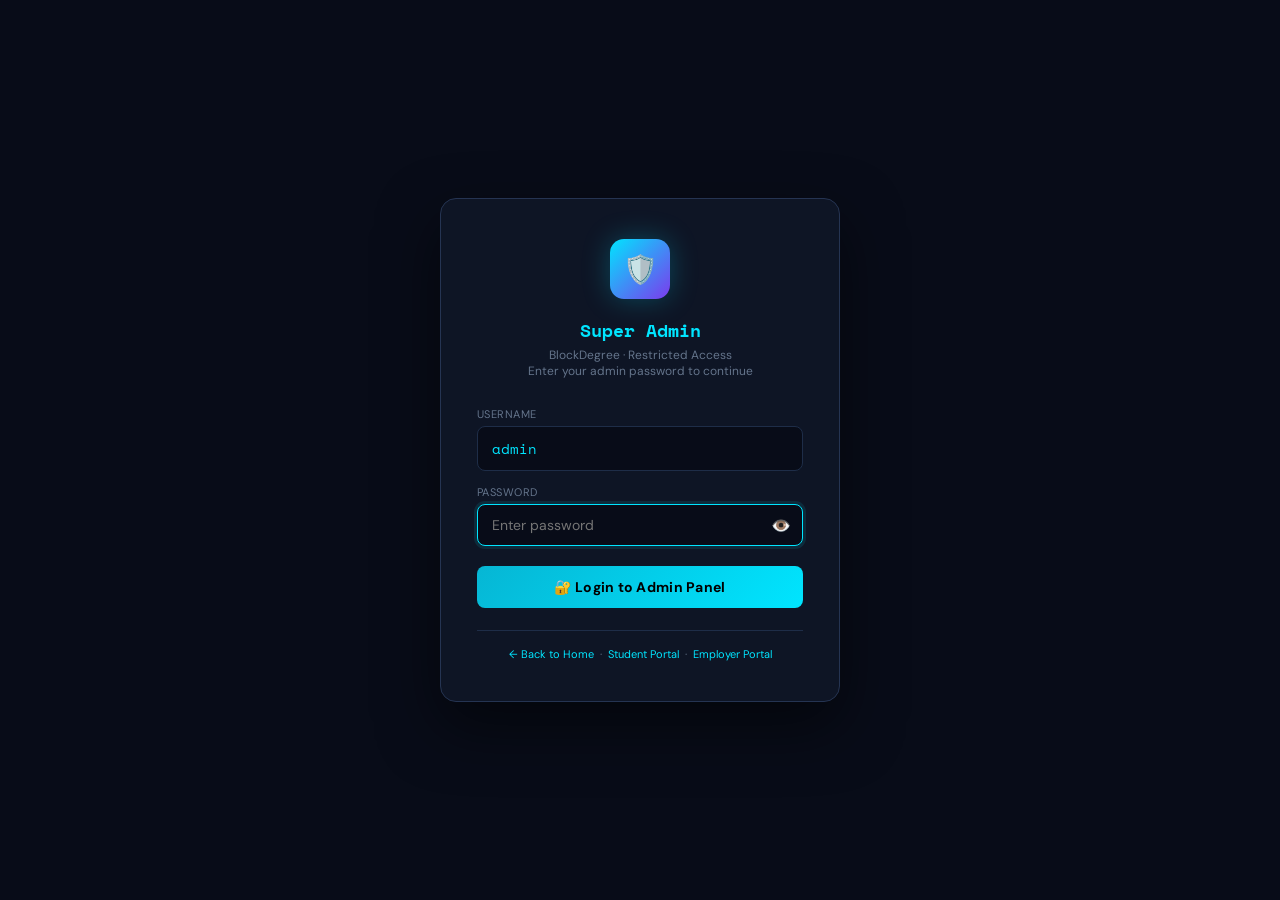
==== commit a3fd255b: "Initially" ====
--- a/admin-dashboard.html
+++ b/admin-dashboard.html
@@ -4,11 +4,10 @@
   <meta charset="UTF-8" />
   <meta name="viewport" content="width=device-width, initial-scale=1.0" />
   <title>Super Admin — BlockDegree</title>
-  <script>const _t=localStorage.getItem('bd-theme')||'dark';if(_t==='light')document.addEventListener('DOMContentLoaded',()=>document.body.classList.add('light'));</script>
   <link rel="stylesheet" href="styles.css" />
   <style>
     .sc-log { font-family:var(--font-mono); font-size:11.5px; background:var(--bg); padding:14px; border-radius:8px; border:1px solid var(--border); color:var(--green); line-height:1.9; overflow-x:auto; }
-    body.light .sc-log { color:#166534; }
+    [data-theme="light"] .sc-log { color:#166534; }
     .report-box { font-family:var(--font-mono); font-size:11.5px; color:var(--text2); line-height:1.9; overflow-x:auto; }
     .abi-box { background:var(--bg); border:1px solid var(--border); border-radius:8px; padding:14px; font-family:var(--font-mono); font-size:11px; color:var(--accent3); line-height:1.8; display:none; margin-top:10px; overflow-x:auto; }
     .abi-box.show { display:block; }
@@ -16,9 +15,177 @@
     .result-row { display:flex; justify-content:space-between; padding:6px 0; border-bottom:1px solid var(--border); font-size:13px; gap:8px; flex-wrap:wrap; }
     .result-row:last-child { border-bottom:none; }
     .result-row .rk { color:var(--muted); font-size:12px; flex-shrink:0; }
+
+    /* ── Login Gate ── */
+    #login-gate {
+      position: fixed; inset: 0; z-index: 9999;
+      background: var(--bg);
+      display: flex; align-items: center; justify-content: center;
+      padding: 20px;
+      transition: background .25s;
+    }
+    #login-gate.hidden { display: none; }
+    .login-box {
+      background: var(--surface);
+      border: 1px solid var(--border2);
+      border-radius: 16px;
+      padding: 40px 36px;
+      width: 100%; max-width: 400px;
+      text-align: center;
+      box-shadow: 0 24px 60px rgba(0,0,0,.5);
+      animation: modalIn .3s ease;
+    }
+    @keyframes modalIn { from{opacity:0;transform:translateY(16px)scale(.97)} to{opacity:1;transform:translateY(0)scale(1)} }
+    .login-logo {
+      width: 60px; height: 60px; border-radius: 14px; margin: 0 auto 18px;
+      background: linear-gradient(135deg, var(--accent), var(--accent2));
+      display: flex; align-items: center; justify-content: center;
+      font-size: 28px;
+      box-shadow: 0 0 28px rgba(0,229,255,.25);
+    }
+    .login-box h2 { font-family: var(--font-mono); font-size: 18px; color: var(--accent); margin-bottom: 4px; }
+    .login-box p  { font-size: 12px; color: var(--muted); margin-bottom: 28px; }
+    .login-field {
+      position: relative; margin-bottom: 14px; text-align: left;
+    }
+    .login-field label { display: block; font-size: 11px; color: var(--muted); margin-bottom: 5px; letter-spacing: .04em; text-transform: uppercase; }
+    .login-field input {
+      width: 100%; background: var(--bg);
+      border: 1px solid var(--border); border-radius: 8px;
+      padding: 11px 42px 11px 14px; color: var(--text);
+      font-family: var(--font-body); font-size: 14px;
+      transition: border-color .15s, box-shadow .15s;
+    }
+    .login-field input:focus { outline: none; border-color: var(--accent); box-shadow: 0 0 0 3px rgba(0,229,255,.1); }
+    .pw-toggle {
+      position: absolute; right: 12px; bottom: 11px;
+      background: none; border: none; cursor: pointer;
+      font-size: 16px; color: var(--muted); padding: 0;
+      transition: color .15s;
+    }
+    .pw-toggle:hover { color: var(--text); }
+    .login-btn {
+      width: 100%; padding: 12px; border-radius: 8px; border: none;
+      background: linear-gradient(135deg, var(--accent3), var(--accent));
+      color: #000; font-family: var(--font-body); font-size: 14px;
+      font-weight: 700; cursor: pointer; margin-top: 6px;
+      transition: opacity .15s, box-shadow .15s;
+      letter-spacing: .02em;
+    }
+    .login-btn:hover { opacity: .88; box-shadow: 0 0 20px rgba(0,229,255,.3); }
+    .login-btn:active { opacity: .75; }
+    .login-error {
+      background: rgba(239,68,68,.1); border: 1px solid rgba(239,68,68,.3);
+      color: var(--red); border-radius: 8px; padding: 10px 14px;
+      font-size: 13px; margin-top: 12px; display: none;
+      animation: shake .3s ease;
+    }
+    .login-error.show { display: block; }
+    @keyframes shake {
+      0%,100%{transform:translateX(0)}
+      20%{transform:translateX(-6px)}
+      40%{transform:translateX(6px)}
+      60%{transform:translateX(-4px)}
+      80%{transform:translateX(4px)}
+    }
+    .login-attempts { font-size: 11px; color: var(--muted); margin-top: 10px; font-family: var(--font-mono); }
+    .login-footer { margin-top: 22px; font-size: 11px; color: var(--muted); border-top: 1px solid var(--border); padding-top: 16px; }
+    .login-footer a { color: var(--accent); text-decoration: none; }
+    .login-footer a:hover { text-decoration: underline; }
+    /* Locked state */
+    .login-btn:disabled { opacity: .4; cursor: not-allowed; }
+    .locked-msg { font-size: 12px; color: var(--red); font-family: var(--font-mono); margin-top: 8px; }
   </style>
+
+  <!-- BlockDegree: Theme + Sidebar (inline — works on any server) -->
+  <script>
+    (function(){
+      try {
+        var t = localStorage.getItem('bd-theme') || 'dark';
+        document.documentElement.setAttribute('data-theme', t);
+      } catch(e) {}
+    })();
+
+    function toggleTheme() {
+      var html = document.documentElement;
+      var next = html.getAttribute('data-theme') === 'light' ? 'dark' : 'light';
+      html.setAttribute('data-theme', next);
+      try { localStorage.setItem('bd-theme', next); } catch(e) {}
+      _updateThemeBtn();
+    }
+    function _updateThemeBtn() {
+      var isLight = document.documentElement.getAttribute('data-theme') === 'light';
+      document.querySelectorAll('.theme-toggle').forEach(function(btn) {
+        var icon  = btn.querySelector('.theme-icon');
+        var label = btn.querySelector('.theme-label');
+        if (icon)  icon.textContent  = isLight ? '🌙' : '☀️';
+        if (label) label.textContent = isLight ? 'Dark' : 'Light';
+      });
+    }
+    function openSidebar() {
+      var sb = document.getElementById('sidebar');
+      var ov = document.getElementById('sidebarOverlay');
+      if (sb) sb.classList.add('open');
+      if (ov) ov.classList.add('show');
+      document.body.style.overflow = 'hidden';
+    }
+    function closeSidebar() {
+      var sb = document.getElementById('sidebar');
+      var ov = document.getElementById('sidebarOverlay');
+      if (sb) sb.classList.remove('open');
+      if (ov) ov.classList.remove('show');
+      document.body.style.overflow = '';
+    }
+    document.addEventListener('DOMContentLoaded', function() {
+      _updateThemeBtn();
+      document.querySelectorAll('.nav-item').forEach(function(el) {
+        el.addEventListener('click', function() {
+          if (window.innerWidth <= 768) closeSidebar();
+        });
+      });
+    });
+  </script>
 </head>
 <body>
+<!-- ══ ADMIN LOGIN GATE ══ -->
+<div id="login-gate">
+  <div class="login-box">
+    <div class="login-logo">🛡️</div>
+    <h2>Super Admin</h2>
+    <p>BlockDegree · Restricted Access<br>Enter your admin password to continue</p>
+
+    <div class="login-field">
+      <label>Username</label>
+      <input type="text" id="login-user" value="admin" readonly
+             style="color:var(--accent);font-family:var(--font-mono);cursor:default"/>
+    </div>
+    <div class="login-field">
+      <label>Password</label>
+      <input type="password" id="login-pw" placeholder="Enter password"
+             onkeydown="if(event.key==='Enter')doLogin()"/>
+      <button class="pw-toggle" type="button" onclick="togglePw()" title="Show/hide password">👁️</button>
+    </div>
+
+    <button class="login-btn" id="login-btn" type="button" onclick="doLogin()">
+      🔐 Login to Admin Panel
+    </button>
+
+    <div class="login-error" id="login-error">
+      ❌ Incorrect password. Please try again.
+    </div>
+    <div class="login-attempts" id="login-attempts"></div>
+    <div class="locked-msg" id="locked-msg"></div>
+
+    <div class="login-footer">
+      <a href="index.html">← Back to Home</a>
+      &nbsp;·&nbsp;
+      <a href="user-dashboard.html">Student Portal</a>
+      &nbsp;·&nbsp;
+      <a href="employer-dashboard.html">Employer Portal</a>
+    </div>
+  </div>
+</div>
+
 <div class="layout">
 
   <div class="sidebar-overlay" id="sidebarOverlay" onclick="closeSidebar()"></div>
@@ -530,7 +697,6 @@
 </div>
 
 <script src="data.js"></script>
-<script src="theme.js"></script>
 <script>
   let allDegrees = [...BLOCKCHAIN_DATA.degrees];
 
@@ -714,5 +880,130 @@
 
   renderDashboard();
 </script>
+
+<!-- ══ LOGIN GATE SCRIPT ══ -->
+<script>
+  (function () {
+    var CORRECT_PW   = 'hassan123';
+    var MAX_ATTEMPTS = 5;
+    var LOCK_SECONDS = 30;
+    var SESSION_KEY  = 'bd-admin-auth';
+    var ATTEMPTS_KEY = 'bd-admin-attempts';
+    var LOCK_KEY     = 'bd-admin-lock';
+
+    var gate     = document.getElementById('login-gate');
+    var pwInput  = document.getElementById('login-pw');
+    var errBox   = document.getElementById('login-error');
+    var attBox   = document.getElementById('login-attempts');
+    var lockMsg  = document.getElementById('locked-msg');
+    var loginBtn = document.getElementById('login-btn');
+
+    // Check if already authenticated this session
+    function isAuthed() {
+      try { return sessionStorage.getItem(SESSION_KEY) === '1'; } catch(e) { return false; }
+    }
+    function getAttempts() {
+      try { return parseInt(localStorage.getItem(ATTEMPTS_KEY) || '0'); } catch(e) { return 0; }
+    }
+    function getLockUntil() {
+      try { return parseInt(localStorage.getItem(LOCK_KEY) || '0'); } catch(e) { return 0; }
+    }
+    function isLocked() {
+      return getLockUntil() > Date.now();
+    }
+    function lockRemaining() {
+      return Math.ceil((getLockUntil() - Date.now()) / 1000);
+    }
+
+    // Show gate or let through
+    if (isAuthed()) {
+      gate.classList.add('hidden');
+    } else {
+      // Block layout from being interactable while gate is up
+      document.querySelector('.layout').style.display = 'none';
+      checkLockState();
+      pwInput.focus();
+    }
+
+    function checkLockState() {
+      if (isLocked()) {
+        loginBtn.disabled = true;
+        pwInput.disabled  = true;
+        var rem = lockRemaining();
+        lockMsg.textContent = '🔒 Too many attempts. Locked for ' + rem + 's';
+        attBox.textContent  = '';
+        var t = setInterval(function () {
+          if (!isLocked()) {
+            clearInterval(t);
+            loginBtn.disabled = false;
+            pwInput.disabled  = false;
+            lockMsg.textContent = '';
+            attBox.textContent  = '';
+            pwInput.focus();
+            try { localStorage.setItem(ATTEMPTS_KEY, '0'); } catch(e){}
+          } else {
+            lockMsg.textContent = '🔒 Too many attempts. Locked for ' + lockRemaining() + 's';
+          }
+        }, 1000);
+      } else {
+        var a = getAttempts();
+        if (a > 0) {
+          attBox.textContent = (MAX_ATTEMPTS - a) + ' attempt(s) remaining';
+        }
+      }
+    }
+
+    window.doLogin = function () {
+      if (isLocked()) return;
+      var entered = pwInput.value;
+
+      if (entered === CORRECT_PW) {
+        // Success
+        try {
+          sessionStorage.setItem(SESSION_KEY, '1');
+          localStorage.setItem(ATTEMPTS_KEY, '0');
+          localStorage.removeItem(LOCK_KEY);
+        } catch(e) {}
+
+        // Animate out
+        gate.style.transition = 'opacity .4s ease, transform .4s ease';
+        gate.style.opacity    = '0';
+        gate.style.transform  = 'scale(1.03)';
+        setTimeout(function () {
+          gate.classList.add('hidden');
+          document.querySelector('.layout').style.display = '';
+        }, 380);
+
+      } else {
+        // Wrong password
+        var attempts = getAttempts() + 1;
+        try { localStorage.setItem(ATTEMPTS_KEY, String(attempts)); } catch(e){}
+
+        if (attempts >= MAX_ATTEMPTS) {
+          try { localStorage.setItem(LOCK_KEY, String(Date.now() + LOCK_SECONDS * 1000)); } catch(e){}
+          checkLockState();
+        } else {
+          attBox.textContent = (MAX_ATTEMPTS - attempts) + ' attempt(s) remaining';
+        }
+
+        errBox.classList.remove('show');
+        void errBox.offsetWidth; // force reflow to restart animation
+        errBox.classList.add('show');
+        pwInput.value = '';
+        pwInput.focus();
+
+        // Shake the box
+        var box = document.querySelector('.login-box');
+        box.style.animation = 'none';
+        void box.offsetWidth;
+        box.style.animation = 'shake .35s ease';
+      }
+    };
+
+    window.togglePw = function () {
+      pwInput.type = pwInput.type === 'password' ? 'text' : 'password';
+    };
+  })();
+</script>
 </body>
 </html>
--- a/styles.css
+++ b/styles.css
@@ -37,7 +37,7 @@
 }
 
 /* ── Light Mode ── */
-body.light {
+[data-theme="light"] {
   --bg:        #f0f4f8;
   --surface:   #ffffff;
   --surface2:  #f8fafc;
@@ -313,7 +313,7 @@
 .badge-orange { background: rgba(249,115,22,.1);  color: var(--orange); border: 1px solid rgba(249,115,22,.3); }
 
 /* light mode badge adjustments */
-body.light .badge-blue { background: rgba(2,132,199,.08); color: var(--accent); }
+[data-theme="light"] .badge-blue { background: rgba(2,132,199,.08); color: var(--accent); }
 
 /* ══════════════════════════════════════
    BUTTONS
@@ -496,6 +496,15 @@
 .step-num.done    { background: var(--green); color: #fff; }
 .step-num.pending { background: var(--border2); color: var(--muted); }
 
+/* ── Login gate shake animation ── */
+@keyframes shake {
+  0%,100%{transform:translateX(0)}
+  20%{transform:translateX(-8px)}
+  40%{transform:translateX(8px)}
+  60%{transform:translateX(-5px)}
+  80%{transform:translateX(5px)}
+}
+
 /* ══════════════════════════════════════
    BOTTOM NAV (mobile only)
 ══════════════════════════════════════ */
@@ -608,25 +617,25 @@
 /* ══════════════════════════════════════
    LIGHT MODE OVERRIDES
 ══════════════════════════════════════ */
-body.light .sidebar { box-shadow: 2px 0 12px rgba(0,0,0,.08); }
-body.light .topbar  { box-shadow: 0 1px 8px rgba(0,0,0,.06); }
-body.light .stat-card:hover { box-shadow: 0 4px 16px rgba(0,0,0,.08); }
-body.light .degree-card:hover { box-shadow: 0 4px 16px rgba(0,0,0,.08); }
-body.light .terminal { color: #166534; }
-body.light .hash { color: var(--accent); }
-body.light .chain-status { color: var(--green); }
-body.light .dot { background: var(--green); }
-body.light .log-dot.success { box-shadow: 0 0 4px var(--green); }
-body.light .log-dot.warning { box-shadow: 0 0 4px var(--yellow); }
-body.light .log-dot.danger  { box-shadow: 0 0 4px var(--red); }
-body.light .nav-item.active { background: rgba(2,132,199,.06); color: var(--accent); }
-body.light .sidebar-logo .logo-icon { box-shadow: 0 0 14px rgba(2,132,199,.2); }
-body.light .btn-primary { background: linear-gradient(135deg, #0284c7, #0ea5e9); color: #fff; }
-body.light .btn-primary:hover { box-shadow: 0 0 14px rgba(2,132,199,.25); }
-body.light .verify-result.ok   { background: rgba(5,150,105,.06); }
-body.light .verify-result.fail { background: rgba(220,38,38,.05); }
-body.light .fraud-card { background: rgba(220,38,38,.04); }
-body.light .bottom-nav { box-shadow: 0 -2px 12px rgba(0,0,0,.08); }
+[data-theme="light"] .sidebar { box-shadow: 2px 0 12px rgba(0,0,0,.08); }
+[data-theme="light"] .topbar  { box-shadow: 0 1px 8px rgba(0,0,0,.06); }
+[data-theme="light"] .stat-card:hover { box-shadow: 0 4px 16px rgba(0,0,0,.08); }
+[data-theme="light"] .degree-card:hover { box-shadow: 0 4px 16px rgba(0,0,0,.08); }
+[data-theme="light"] .terminal { color: #166534; }
+[data-theme="light"] .hash { color: var(--accent); }
+[data-theme="light"] .chain-status { color: var(--green); }
+[data-theme="light"] .dot { background: var(--green); }
+[data-theme="light"] .log-dot.success { box-shadow: 0 0 4px var(--green); }
+[data-theme="light"] .log-dot.warning { box-shadow: 0 0 4px var(--yellow); }
+[data-theme="light"] .log-dot.danger  { box-shadow: 0 0 4px var(--red); }
+[data-theme="light"] .nav-item.active { background: rgba(2,132,199,.06); color: var(--accent); }
+[data-theme="light"] .sidebar-logo .logo-icon { box-shadow: 0 0 14px rgba(2,132,199,.2); }
+[data-theme="light"] .btn-primary { background: linear-gradient(135deg, #0284c7, #0ea5e9); color: #fff; }
+[data-theme="light"] .btn-primary:hover { box-shadow: 0 0 14px rgba(2,132,199,.25); }
+[data-theme="light"] .verify-result.ok   { background: rgba(5,150,105,.06); }
+[data-theme="light"] .verify-result.fail { background: rgba(220,38,38,.05); }
+[data-theme="light"] .fraud-card { background: rgba(220,38,38,.04); }
+[data-theme="light"] .bottom-nav { box-shadow: 0 -2px 12px rgba(0,0,0,.08); }
 
 /* ── Smooth transitions on theme change ── */
 .sidebar, .main, .topbar, .section, .stat-card, .modal,
